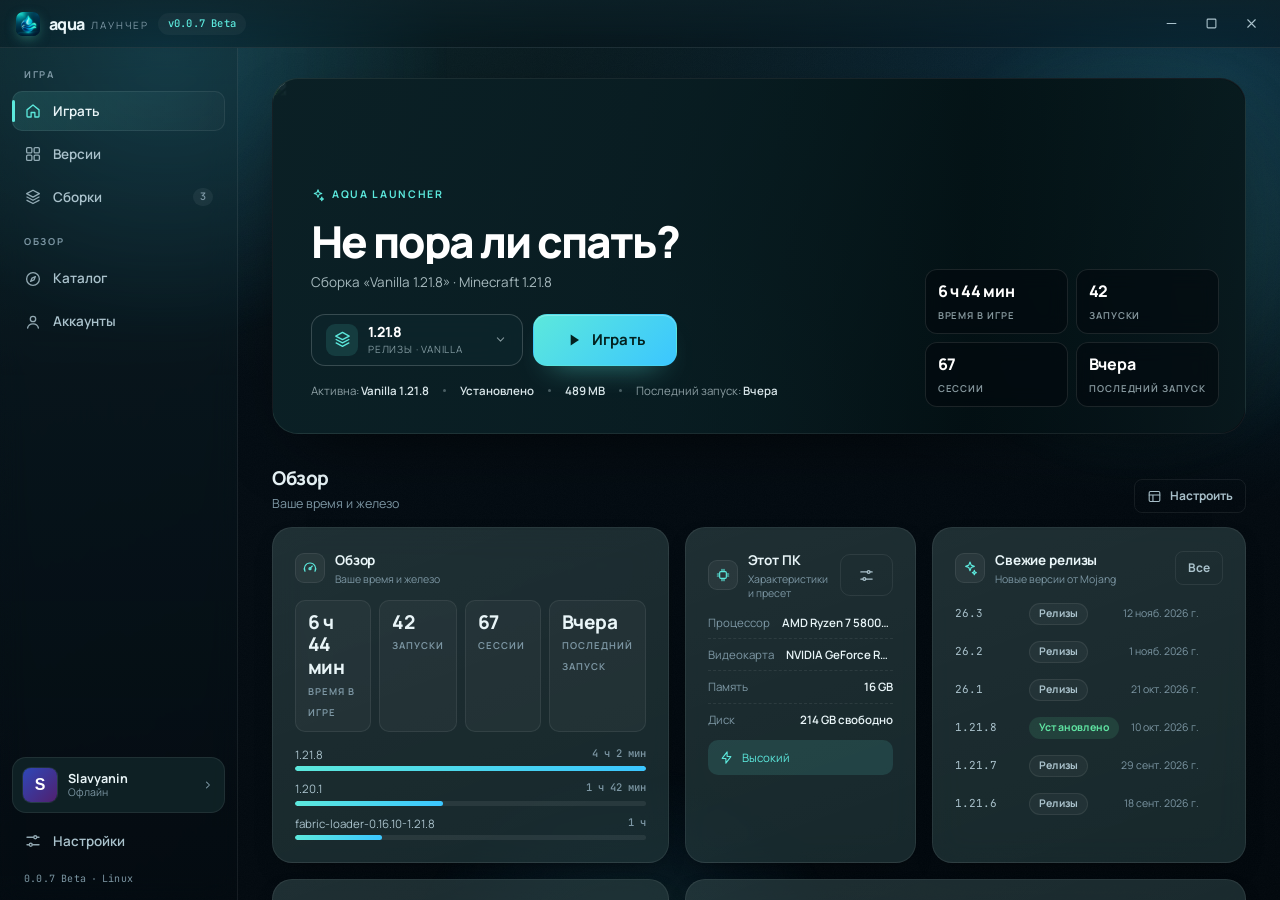
==== ui/index.html @ 0a41c60b "v0.0.7 Beta: pack workspace, version tree, theme polish, Quilt and bulk mod actions" ====
<!doctype html>
<html lang="ru" data-theme="dark" data-accent="aqua" data-radius="soft" data-density="normal" data-font="manrope" data-side="left" data-rail="full" data-motion="on" data-bg="ocean">
<head>
  <meta charset="utf-8">
  <meta name="viewport" content="width=device-width, initial-scale=1">
  <meta name="color-scheme" content="dark light">
  <title>Aqua Launcher</title>
  <link rel="stylesheet" href="assets/fonts.css">
  <link rel="stylesheet" href="styles.css">
</head>
<body class="is-booting">
  <svg class="sprite" aria-hidden="true" xmlns="http://www.w3.org/2000/svg">
    <symbol id="i-home" viewBox="0 0 24 24"><path d="M4 10.5 12 4l8 6.5V19a1 1 0 0 1-1 1h-4.5v-6h-5v6H5a1 1 0 0 1-1-1Z"/></symbol>
    <symbol id="i-library" viewBox="0 0 24 24"><rect x="3.5" y="3.5" width="7" height="7" rx="1.6"/><rect x="13.5" y="3.5" width="7" height="7" rx="1.6"/><rect x="3.5" y="13.5" width="7" height="7" rx="1.6"/><rect x="13.5" y="13.5" width="7" height="7" rx="1.6"/></symbol>
    <symbol id="i-compass" viewBox="0 0 24 24"><circle cx="12" cy="12" r="8.5"/><path d="m15.2 8.8-1.9 4.5-4.5 1.9 1.9-4.5Z"/></symbol>
    <symbol id="i-layers" viewBox="0 0 24 24"><path d="m12 3 8.5 4.6L12 12.2 3.5 7.6Z"/><path d="m4 12 8 4.3 8-4.3"/><path d="m4 16.4 8 4.3 8-4.3"/></symbol>
    <symbol id="i-user" viewBox="0 0 24 24"><circle cx="12" cy="8" r="3.6"/><path d="M4.8 20c.7-3.6 3.6-5.6 7.2-5.6s6.5 2 7.2 5.6"/></symbol>
    <symbol id="i-settings" viewBox="0 0 24 24"><path d="M4 7h9M17 7h3M4 17h3M11 17h9"/><circle cx="15" cy="7" r="2"/><circle cx="9" cy="17" r="2"/></symbol>
    <symbol id="i-play" viewBox="0 0 24 24"><path d="M8 5.5v13l10-6.5Z" fill="currentColor" stroke="none"/></symbol>
    <symbol id="i-stop" viewBox="0 0 24 24"><rect x="7" y="7" width="10" height="10" rx="1.6" fill="currentColor" stroke="none"/></symbol>
    <symbol id="i-download" viewBox="0 0 24 24"><path d="M12 4v10m0 0 3.5-3.5M12 14 8.5 10.5"/><path d="M4.5 16.5v2A1.5 1.5 0 0 0 6 20h12a1.5 1.5 0 0 0 1.5-1.5v-2"/></symbol>
    <symbol id="i-trash" viewBox="0 0 24 24"><path d="M4.5 6.5h15M9 6.5V4.8A.8.8 0 0 1 9.8 4h4.4a.8.8 0 0 1 .8.8v1.7M6.5 6.5l.8 12a1.5 1.5 0 0 0 1.5 1.4h6.4a1.5 1.5 0 0 0 1.5-1.4l.8-12"/></symbol>
    <symbol id="i-plus" viewBox="0 0 24 24"><path d="M12 5v14M5 12h14"/></symbol>
    <symbol id="i-refresh" viewBox="0 0 24 24"><path d="M20 11a8 8 0 1 0-2.3 6.1"/><path d="M20 5v6h-6"/></symbol>
    <symbol id="i-search" viewBox="0 0 24 24"><circle cx="11" cy="11" r="6.5"/><path d="m16 16 4 4"/></symbol>
    <symbol id="i-chevron" viewBox="0 0 24 24"><path d="m7 9.5 5 5 5-5"/></symbol>
    <symbol id="i-arrow" viewBox="0 0 24 24"><path d="M5 12h14m0 0-5.5-5.5M19 12l-5.5 5.5"/></symbol>
    <symbol id="i-check" viewBox="0 0 24 24"><path d="m5 12.5 4.5 4.5L19 7.5"/></symbol>
    <symbol id="i-alert" viewBox="0 0 24 24"><path d="M12 4 3.5 19h17Z"/><path d="M12 9.5v4.2M12 16.7v.1"/></symbol>
    <symbol id="i-close" viewBox="0 0 24 24"><path d="m6 6 12 12M18 6 6 18"/></symbol>
    <symbol id="i-minus" viewBox="0 0 24 24"><path d="M5 12h14"/></symbol>
    <symbol id="i-square" viewBox="0 0 24 24"><rect x="5" y="5" width="14" height="14" rx="1.5"/></symbol>
    <symbol id="i-external" viewBox="0 0 24 24"><path d="M14 4h6v6M20 4l-9 9"/><path d="M18 13v5.5a1.5 1.5 0 0 1-1.5 1.5h-11A1.5 1.5 0 0 1 4 18.5v-11A1.5 1.5 0 0 1 5.5 6H11"/></symbol>
    <symbol id="i-folder" viewBox="0 0 24 24"><path d="M3.5 7.2A1.7 1.7 0 0 1 5.2 5.5h4l2 2.2h7.6a1.7 1.7 0 0 1 1.7 1.7v9.4a1.7 1.7 0 0 1-1.7 1.7H5.2a1.7 1.7 0 0 1-1.7-1.7Z"/></symbol>
    <symbol id="i-cpu" viewBox="0 0 24 24"><rect x="7" y="7" width="10" height="10" rx="1.6"/><path d="M10.5 3.5v3M13.5 3.5v3M10.5 17.5v3M13.5 17.5v3M3.5 10.5h3M3.5 13.5h3M17.5 10.5h3M17.5 13.5h3"/></symbol>
    <symbol id="i-terminal" viewBox="0 0 24 24"><rect x="3.5" y="4.5" width="17" height="15" rx="2"/><path d="m7.5 9 3 3-3 3M13 15h3.5"/></symbol>
    <symbol id="i-copy" viewBox="0 0 24 24"><rect x="8.5" y="8.5" width="11" height="11" rx="1.8"/><path d="M15.5 8.5v-2a2 2 0 0 0-2-2h-7a2 2 0 0 0-2 2v7a2 2 0 0 0 2 2h2"/></symbol>
    <symbol id="i-monitor" viewBox="0 0 24 24"><rect x="3.5" y="4.5" width="17" height="11.5" rx="1.8"/><path d="M9 20h6M12 16v4"/></symbol>
    <symbol id="i-gamepad" viewBox="0 0 24 24"><path d="M7.2 7h9.6a4.7 4.7 0 0 1 4.6 5.6l-.8 3.8a2.5 2.5 0 0 1-4.3 1.2L14.8 16H9.2l-1.5 1.6a2.5 2.5 0 0 1-4.3-1.2l-.8-3.8A4.7 4.7 0 0 1 7.2 7Z"/><path d="M8.5 10.5v3M7 12h3M15.5 11h.1M17.5 13h.1"/></symbol>
    <symbol id="i-globe" viewBox="0 0 24 24"><circle cx="12" cy="12" r="8.5"/><path d="M3.5 12h17M12 3.5c2.4 2.4 3.6 5.3 3.6 8.5S14.4 18.1 12 20.5c-2.4-2.4-3.6-5.3-3.6-8.5S9.6 5.9 12 3.5Z"/></symbol>
    <symbol id="i-palette" viewBox="0 0 24 24"><path d="M12 3.5a8.5 8.5 0 0 0 0 17c1.6 0 2.2-1 2.2-2 0-1.3-1.3-1.8-1.3-3 0-1 .8-1.8 1.9-1.8h1.6a3.6 3.6 0 0 0 3.6-3.6c0-3.7-3.6-6.6-8-6.6Z"/><path d="M7.5 10h.1M10 6.8h.1M14.5 7h.1M16.8 10.2h.1"/></symbol>
    <symbol id="i-layout" viewBox="0 0 24 24"><rect x="3.5" y="4" width="17" height="16" rx="2"/><path d="M3.5 9.5h17M9.5 9.5V20"/></symbol>
    <symbol id="i-drive" viewBox="0 0 24 24"><rect x="3.5" y="5" width="17" height="14" rx="2"/><path d="M3.5 13h17M7 16.2h.1M10 16.2h.1"/></symbol>
    <symbol id="i-sparkles" viewBox="0 0 24 24"><path d="m12 3 1.8 4.7L18.5 9.5l-4.7 1.8L12 16l-1.8-4.7L5.5 9.5l4.7-1.8Z"/><path d="M18.5 15.5 19.4 18l2.1.9-2.1.9-.9 2.2-.9-2.2-2.1-.9 2.1-.9Z"/></symbol>
    <symbol id="i-clock" viewBox="0 0 24 24"><circle cx="12" cy="12" r="8.5"/><path d="M12 7.5V12l3 2"/></symbol>
    <symbol id="i-zap" viewBox="0 0 24 24"><path d="M13 3 5 13.5h6L11 21l8-10.5h-6Z"/></symbol>
    <symbol id="i-star" viewBox="0 0 24 24"><path d="m12 4 2.4 5 5.6.8-4 3.9 1 5.5-5-2.7-5 2.7 1-5.5-4-3.9 5.6-.8Z"/></symbol>
    <symbol id="i-shield" viewBox="0 0 24 24"><path d="M12 3.5 19 6v6c0 4-2.9 6.9-7 8.5-4.1-1.6-7-4.5-7-8.5V6Z"/><path d="m9 12 2 2 4-4"/></symbol>
    <symbol id="i-gauge" viewBox="0 0 24 24"><path d="M4.5 17a8.5 8.5 0 1 1 15 0"/><path d="M12 12.5 15.5 9"/><circle cx="12" cy="13" r="1.6"/></symbol>
    <symbol id="i-edit" viewBox="0 0 24 24"><path d="M15.5 5.2 18.8 8.5M4 20l1-5L16.4 3.6a1.8 1.8 0 0 1 2.5 0l1.5 1.5a1.8 1.8 0 0 1 0 2.5L9 19Z"/></symbol>
    <symbol id="i-grip" viewBox="0 0 24 24"><path d="M9 6h.1M15 6h.1M9 12h.1M15 12h.1M9 18h.1M15 18h.1" stroke-width="2.4"/></symbol>
    <symbol id="i-sun" viewBox="0 0 24 24"><circle cx="12" cy="12" r="4.2"/><path d="M12 2.5v2M12 19.5v2M2.5 12h2M19.5 12h2M5.3 5.3l1.4 1.4M17.3 17.3l1.4 1.4M18.7 5.3l-1.4 1.4M6.7 17.3l-1.4 1.4"/></symbol>
    <symbol id="i-moon" viewBox="0 0 24 24"><path d="M20 14.2A8.2 8.2 0 0 1 9.8 4a8.4 8.4 0 1 0 10.2 10.2Z"/></symbol>
  </svg>

  <div class="backdrop" aria-hidden="true">
    <div class="aurora aurora-1"></div>
    <div class="aurora aurora-2"></div>
    <div class="aurora aurora-3"></div>
    <div class="grain"></div>
  </div>

  <div class="boot" id="boot-screen" role="status" aria-live="polite">
    <div class="boot-mark"><img src="assets/logo-64.png" alt=""></div>
    <b>aqua</b>
    <div class="boot-bar"><i></i></div>
    <small data-i18n="boot.loading">Запускаем лаунчер</small>
  </div>

  <div class="app" id="app">
    <header class="titlebar" data-tauri-drag-region>
      <div class="brand" data-tauri-drag-region>
        <img class="brand-mark" src="assets/logo-64.png" alt="" />
        <span class="brand-word" data-edit-key="brand.word">aqua</span>
        <span class="brand-tag" data-i18n="brand.tag">launcher</span>
        <span class="chip chip-soft chip-mono" id="version-chip">v0.0.7 Beta</span>
      </div>
      <div class="window-controls" id="window-controls">
        <button class="win-btn" id="win-min" data-i18n-title="window.minimize" aria-label="Minimize"><svg class="ico"><use href="#i-minus"></use></svg></button>
        <button class="win-btn" id="win-max" data-i18n-title="window.maximize" aria-label="Maximize"><svg class="ico"><use href="#i-square"></use></svg></button>
        <button class="win-btn win-close" id="win-close" data-i18n-title="window.close" aria-label="Close"><svg class="ico"><use href="#i-close"></use></svg></button>
      </div>
    </header>

    <div class="shell">
      <aside class="rail" id="rail">
        <nav class="rail-nav" id="rail-nav"></nav>
        <div class="rail-foot">
          <button class="account-card" id="account-card">
            <img class="avatar" id="account-avatar" alt="" width="36" height="36">
            <span class="account-meta">
              <b id="account-name">—</b>
              <small id="account-kind" data-i18n="accounts.offlineKind">Локальный</small>
            </span>
            <svg class="ico account-chevron"><use href="#i-chevron"></use></svg>
          </button>
          <button class="nav-item" data-nav="settings" id="nav-settings">
            <svg class="ico"><use href="#i-settings"></use></svg>
            <span data-i18n="nav.settings">Настройки</span>
          </button>
          <div class="rail-version">
            <span id="rail-version">0.0.7 Beta</span><span class="dot"></span><span id="rail-platform">Windows</span>
          </div>
        </div>
      </aside>

      <main class="view" id="view">
        <div class="update-banner" id="update-banner" hidden>
          <span class="update-dot"></span>
          <div class="update-text"><b data-i18n="update.title">Доступно обновление</b><span id="update-version">0.0.7 Beta</span><em id="update-detail"></em></div>
          <button class="btn btn-quiet btn-sm" id="update-notes" data-i18n="update.notes">Что нового</button>
          <button class="btn btn-soft btn-sm" id="update-open"><svg class="ico"><use href="#i-download"></use></svg><span id="update-label" data-i18n="update.download">Скачать</span></button>
          <button class="win-btn" id="update-hide" aria-label="Hide"><svg class="ico"><use href="#i-close"></use></svg></button>
        </div>
        <section class="page" id="page-home" data-page="home">
          <div class="hero" id="hero">
            <div class="hero-media"><img id="hero-img" alt=""></div>
            <div class="hero-scrim"></div>
            <div class="hero-content">
              <span class="eyebrow"><svg class="ico"><use href="#i-sparkles"></use></svg><span data-i18n="home.eyebrow">Центр управления</span></span>
              <h1 data-i18n="home.title" data-edit-key="home.title">Мир ждёт тебя.</h1>
              <p class="hero-sub" data-i18n="home.sub" data-edit-key="home.sub">Один клик отделяет тебя от нового приключения.</p>
              <div class="hero-controls">
                <div class="select-wrap">
                  <button class="select" id="version-trigger" aria-haspopup="listbox">
                    <span class="select-badge"><svg class="ico"><use href="#i-layers"></use></svg></span>
                    <span class="select-text"><b id="version-current">1.21.8</b><small id="version-current-kind">Release</small></span>
                    <svg class="ico select-chevron"><use href="#i-chevron"></use></svg>
                  </button>
                  <div class="menu" id="version-menu" hidden></div>
                </div>
                <button class="btn btn-primary btn-play" id="play-btn">
                  <svg class="ico" id="play-icon"><use href="#i-play"></use></svg>
                  <span id="play-label" data-i18n="common.play">Играть</span>
                </button>
                <button class="btn btn-soft" id="fabric-btn" data-i18n-title="home.fabric">
                  <svg class="ico"><use href="#i-sparkles"></use></svg><span data-i18n="home.fabric">Fabric</span>
                </button>
              </div>
              <div class="hero-meta" id="hero-meta"></div>
            </div>
            <div class="hero-stats" id="hero-stats"></div>
          </div>

          <div class="section-head">
            <div><h2 data-i18n="widget.stats">Обзор</h2><p data-i18n="widget.statsSub">Твоя статистика и железо</p></div>
            <button class="btn btn-quiet btn-sm" id="customize-btn"><svg class="ico"><use href="#i-layout"></use></svg><span data-i18n="widget.customize">Настроить</span></button>
          </div>
          <div class="widgets" id="widgets"></div>
        </section>

        <section class="page" id="page-library" data-page="library" hidden>
          <header class="page-head">
            <div>
              <span class="eyebrow"><svg class="ico"><use href="#i-library"></use></svg><span data-i18n="nav.library">Библиотека</span></span>
              <h1 data-i18n="library.title" data-edit-key="library.title">Все версии Minecraft</h1>
              <p data-i18n="library.sub">От первых альф до последних снапшотов — установка в один клик.</p>
            </div>
            <button class="btn btn-soft" id="library-refresh"><svg class="ico"><use href="#i-refresh"></use></svg><span data-i18n="common.refresh">Обновить</span></button>
          </header>
          <div class="toolbar">
            <label class="input search">
              <svg class="ico"><use href="#i-search"></use></svg>
              <input id="library-search" type="search" data-i18n-ph="library.search" placeholder="Поиск версии…" autocomplete="off">
            </label>
            <div class="segmented" id="library-filter">
              <button class="seg" data-filter="release" data-i18n="library.release">Релизы</button>
              <button class="seg" data-filter="snapshot" data-i18n="library.snapshot">Снапшоты</button>
              <button class="seg" data-filter="old" data-i18n="library.old">Старые</button>
              <button class="seg is-on" data-filter="all" data-i18n="library.all">Все</button>
            </div>
            <div class="spacer"></div>
            <label class="select-inline">
              <span class="sr-only" data-i18n="library.sort.new">Сортировка</span>
              <select id="library-sort">
                <option value="new" data-i18n="library.sort.new">Сначала новые</option>
                <option value="old" data-i18n="library.sort.old">Сначала старые</option>
                <option value="name" data-i18n="library.sort.name">По названию</option>
              </select>
              <svg class="ico"><use href="#i-chevron"></use></svg>
            </label>
          </div>
          <div class="grid version-grid" id="version-grid"></div>
          <div class="empty" id="library-empty" hidden>
            <svg class="ico"><use href="#i-search"></use></svg>
            <h3 data-i18n="library.empty">Ничего не найдено</h3>
            <p data-i18n="library.emptySub">Попробуй другой запрос или фильтр.</p>
          </div>
          <div class="center-row"><button class="btn btn-soft" id="library-more" data-i18n="library.more" hidden>Показать ещё</button></div>
        </section>

        <section class="page" id="page-discover" data-page="discover" hidden>
          <header class="page-head">
            <div>
              <span class="eyebrow"><svg class="ico"><use href="#i-compass"></use></svg><span data-i18n="nav.discover">Каталог</span></span>
              <h1 data-i18n="discover.title" data-edit-key="discover.title">Моды и сборки</h1>
              <p id="discover-sub" data-i18n="discover.sub">Проверенные проекты с Modrinth — с зависимостями и проверкой безопасности.</p>
            </div>
            <button class="btn btn-soft" id="discover-refresh"><svg class="ico"><use href="#i-refresh"></use></svg><span data-i18n="common.refresh">Обновить</span></button>
          </header>
          <div class="tabs" id="discover-tabs">
            <button class="tab is-on" data-kind="modpack" data-i18n="discover.modpacks">Сборки</button>
            <button class="tab" data-kind="mod" data-i18n="discover.mods">Моды</button>
            <button class="tab" data-kind="resourcepack" data-i18n="discover.resourcepacks">Ресурспаки</button>
            <button class="tab" data-kind="shader" data-i18n="discover.shaders">Шейдеры</button>
          </div>
          <div class="catalog-bar">
            <label class="input search catalog-search">
              <svg class="ico"><use href="#i-search"></use></svg>
              <input id="discover-search" type="search" data-i18n-ph="discover.search" placeholder="Найти проект…" autocomplete="off">
            </label>
            <label class="select-inline catalog-sort" id="discover-sort-wrap">
              <span class="sort-label" data-i18n="catalog.sort">Сортировка</span>
              <select id="discover-sort">
                <option value="featured" data-i18n="catalog.sortFeatured">По популярности</option>
                <option value="downloads" data-i18n="catalog.sortDownloads">По загрузкам</option>
                <option value="updated" data-i18n="catalog.sortUpdated">Обновлённые</option>
                <option value="newest" data-i18n="catalog.sortNewest">Новые</option>
              </select>
              <svg class="ico"><use href="#i-chevron"></use></svg>
            </label>
            <button class="btn btn-soft catalog-filters" id="discover-filters" aria-expanded="false">
              <svg class="ico"><use href="#i-layers"></use></svg>
              <span data-i18n="catalog.filters">Фильтры</span>
              <b class="filter-count" id="discover-filter-count" hidden>0</b>
            </button>
          </div>
          <div class="catalog-panel" id="discover-panel" hidden>
            <div class="catalog-panel-head">
              <b data-i18n="catalog.filters">Фильтры</b>
              <button class="icon-btn" id="discover-panel-close" data-i18n-title="common.close"><svg class="ico"><use href="#i-close"></use></svg></button>
            </div>
            <div class="catalog-filter" id="discover-provider-wrap">
              <span data-i18n="catalog.source">Источник</span>
              <div class="segmented" id="discover-provider">
                <button class="seg is-on" data-provider="modrinth">Modrinth</button>
                <button class="seg" data-provider="curseforge">CurseForge</button>
                <button class="seg" data-provider="both" data-i18n="discover.both">Оба</button>
              </div>
            </div>
            <div class="catalog-filter" id="discover-version-filter">
              <span data-i18n="catalog.version">Версия игры</span>
              <label class="select-inline" id="discover-version-wrap">
                <select id="discover-version"></select>
                <svg class="ico"><use href="#i-chevron"></use></svg>
              </label>
            </div>
            <div class="catalog-filter" id="discover-loader-filter">
              <span data-i18n="catalog.loader">Загрузчик</span>
              <label class="select-inline" id="discover-loader-wrap">
                <select id="discover-loader">
                  <option value="fabric">Fabric</option>
                  <option value="forge">Forge</option>
                  <option value="neoforge">NeoForge</option>
                </select>
                <svg class="ico"><use href="#i-chevron"></use></svg>
              </label>
            </div>
            <div class="catalog-filter" id="discover-profile-filter">
              <span data-i18n="catalog.installTo">Установить в</span>
              <label class="select-inline" id="discover-profile-wrap">
                <select id="discover-profile"></select>
                <svg class="ico"><use href="#i-chevron"></use></svg>
              </label>
            </div>
            <div class="catalog-filter catalog-filter-block" id="discover-cat-filter">
              <span data-i18n="catalog.categories">Категории</span>
              <div class="segmented seg-sm" id="discover-cat-mode">
                <button class="seg is-on" data-cat-mode="include" data-i18n="catalog.include">Включить</button>
                <button class="seg" data-cat-mode="exclude" data-i18n="catalog.exclude">Исключить</button>
              </div>
              <div class="cat-row" id="discover-cats"></div>
            </div>
            <div class="catalog-panel-foot">
              <button class="btn btn-quiet btn-sm" id="discover-reset" data-i18n="catalog.reset">Сбросить</button>
              <button class="btn btn-primary btn-sm" id="discover-panel-apply" data-i18n="common.apply">Применить</button>
            </div>
          </div>
          <div class="active-filters" id="discover-active" hidden></div>
          <div class="results-head" id="discover-meta" hidden>
            <span id="discover-count"></span>
            <span id="discover-source"></span>
          </div>
          <div class="notice" id="fabric-notice" hidden>
            <svg class="ico"><use href="#i-alert"></use></svg>
            <div>
              <b data-i18n="discover.needsLoader">Для модов нужен загрузчик</b>
              <p data-i18n="discover.needsLoaderSub">Установим выбранный загрузчик и создадим отдельный профиль.</p>
            </div>
            <button class="btn btn-primary btn-sm" id="fabric-create" data-i18n="discover.installLoader">Установить загрузчик</button>
          </div>
          <div class="result-list" id="discover-results"></div>
          <div class="empty" id="discover-empty" hidden>
            <svg class="ico"><use href="#i-compass"></use></svg>
            <h3 data-i18n="discover.noResults">Пока ничего нет</h3>
            <p data-i18n="discover.noResultsSub">Измени запрос или версию игры.</p>
          </div>
          <div class="pager" id="discover-pager" hidden>
            <span class="pager-count" id="discover-page-count"></span>
            <div class="pager-pages" id="discover-pages"></div>
            <label class="select-inline pager-size">
              <select id="discover-per">
                <option value="20">20</option>
                <option value="30">30</option>
                <option value="50">50</option>
              </select>
              <svg class="ico"><use href="#i-chevron"></use></svg>
            </label>
          </div>
          <div class="section-head"><div class="head-inline"><h2 data-i18n="discover.installed">Установлено</h2></div>
            <button class="btn btn-quiet btn-sm" id="mods-repair"><svg class="ico"><use href="#i-shield"></use></svg><span data-i18n="discover.repair">Починить</span></button>
          </div>
          <label class="input search mods-search">
            <svg class="ico"><use href="#i-search"></use></svg>
            <input id="mods-search" type="search" data-i18n-ph="mods.searchInstalled" placeholder="Поиск по установленным…" autocomplete="off">
          </label>
          <div class="mod-list" id="mods-list"></div>
        </section>

        <section class="page" id="page-instances" data-page="instances" hidden>
          <header class="page-head">
            <div>
              <span class="eyebrow"><svg class="ico"><use href="#i-layers"></use></svg><span data-i18n="nav.instances">Сборки</span></span>
              <h1 data-i18n="instances.title" data-edit-key="instances.title">Мои сборки</h1>
              <p data-i18n="instances.sub">Изолированные миры, моды и настройки для каждого приключения.</p>
            </div>
            <div class="head-actions">
              <button class="btn btn-soft" id="instance-import"><svg class="ico"><use href="#i-download"></use></svg><span data-i18n="instances.import">Импорт</span></button>
              <button class="btn btn-primary" id="instance-create"><svg class="ico"><use href="#i-plus"></use></svg><span data-i18n="instances.create">Создать сборку</span></button>
            </div>
          </header>
          <div class="grid instance-grid" id="instance-grid"></div>
          <div class="empty" id="instances-empty" hidden>
            <svg class="ico"><use href="#i-layers"></use></svg>
            <h3 data-i18n="instances.empty">Пока нет сборок</h3>
            <p data-i18n="instances.emptySub">Создай сборку или установи модпак из каталога.</p>
            <button class="btn btn-primary" id="instances-empty-create" data-i18n="instances.create">Создать сборку</button>
          </div>
        </section>

        <section class="page pack-page" id="page-pack" data-page="pack" hidden>
          <div id="pack-page-body"></div>
        </section>

        <section class="page" id="page-accounts" data-page="accounts" hidden>
          <header class="page-head">
            <div>
              <span class="eyebrow"><svg class="ico"><use href="#i-user"></use></svg><span data-i18n="nav.accounts">Аккаунты</span></span>
              <h1 data-i18n="accounts.title" data-edit-key="accounts.title">Аккаунты</h1>
              <p data-i18n="accounts.sub">Microsoft для онлайна, локальный — для одиночной игры и тестов.</p>
            </div>
          </header>
          <div class="account-layout">
            <div class="account-list" id="account-list"></div>
            <div class="panel account-side">
              <h3 data-i18n="accounts.addOffline">Локальный аккаунт</h3>
              <p class="hint" data-i18n="accounts.nameHint">3–16 символов: буквы, цифры и «_».</p>
              <form id="offline-form" class="stack">
                <label class="input"><input id="offline-name" maxlength="16" placeholder="Steve" autocomplete="off"></label>
                <button class="btn btn-soft" type="submit"><svg class="ico"><use href="#i-plus"></use></svg><span data-i18n="accounts.add">Добавить</span></button>
              </form>
              <div class="hr"></div>
              <h3 data-i18n="accounts.microsoft">Microsoft</h3>
              <p class="hint" data-i18n="accounts.msHint">Вход по коду устройства — пароль вводится только на сайте Microsoft.</p>
              <button class="btn btn-primary" id="ms-login"><svg class="ico"><use href="#i-user"></use></svg><span data-i18n="accounts.signIn">Войти через Microsoft</span></button>
            </div>
          </div>
        </section>

        <section class="page page-settings" id="page-settings" data-page="settings" hidden>
          <header class="page-head settings-head">
            <div>
              <span class="eyebrow"><svg class="ico"><use href="#i-settings"></use></svg><span data-i18n="nav.settings">Настройки</span></span>
              <h1 data-i18n="settings.title" data-edit-key="settings.title">Настройки</h1>
              <p data-i18n="settings.sub">Всё меняется сразу — и сохраняется, когда готов.</p>
            </div>
            <div class="settings-actions">
              <span class="dirty" id="save-state" data-i18n="settings.savedState">Сохранено</span>
              <button class="btn btn-primary" id="settings-save"><svg class="ico"><use href="#i-check"></use></svg><span data-i18n="common.save">Сохранить</span></button>
            </div>
          </header>
          <div class="settings-shell">
            <nav class="settings-tabs" id="settings-tabs">
              <button class="settings-tab is-on" data-tab="appearance"><svg class="ico"><use href="#i-palette"></use></svg><span data-i18n="set.appearance">Внешний вид</span></button>
              <button class="settings-tab" data-tab="layout"><svg class="ico"><use href="#i-layout"></use></svg><span data-i18n="set.layout">Раскладка</span></button>
              <button class="settings-tab" data-tab="game"><svg class="ico"><use href="#i-gamepad"></use></svg><span data-i18n="set.game">Игра</span></button>
              <button class="settings-tab" data-tab="performance"><svg class="ico"><use href="#i-gauge"></use></svg><span data-i18n="set.performance">Производительность</span></button>
              <button class="settings-tab" data-tab="java"><svg class="ico"><use href="#i-cpu"></use></svg><span data-i18n="set.java">Java</span></button>
              <button class="settings-tab" data-tab="mods"><svg class="ico"><use href="#i-shield"></use></svg><span data-i18n="set.mods">Моды</span></button>
              <button class="settings-tab" data-tab="advanced"><svg class="ico"><use href="#i-terminal"></use></svg><span data-i18n="set.advanced">Дополнительно</span></button>
            </nav>

            <div class="settings-body">
              <div class="settings-panel is-on" data-panel="appearance">
                <div class="panel">
                  <h2 data-i18n="set.appearance">Внешний вид</h2>
                  <div class="appearance-preview" aria-hidden="true">
                    <div class="ap-bar"><i></i><i></i><i></i><span></span></div>
                    <div class="ap-body">
                      <div class="ap-side"><b></b><span></span><span></span><span></span><span></span></div>
                      <div class="ap-main"><b class="ap-title"></b><span class="ap-line wide"></span><span class="ap-line"></span><div class="ap-cards"><i></i><i></i><i></i></div></div>
                    </div>
                  </div>
                  <div class="field">
                    <div class="field-label"><b data-i18n="set.language">Язык</b><span class="hint" data-i18n="set.languageSub">Интерфейс и форматы дат</span></div>
                    <div class="field-control"><label class="select-inline wide"><select id="language-select"></select><svg class="ico"><use href="#i-chevron"></use></svg></label></div>
                  </div>
                  <div class="field">
                    <div class="field-label"><b data-i18n="set.theme">Тема</b><span class="hint" data-i18n="set.themeSub">Тёмная или светлая основа</span></div>
                    <div class="field-control"><div class="theme-cards" id="theme-choice">
                      <button class="theme-card-opt" data-theme-choice="system"><span class="tc-preview tc-system"></span><span data-i18n="set.theme.system">Система</span></button>
                      <button class="theme-card-opt" data-theme-choice="light"><span class="tc-preview tc-light"></span><span data-i18n="set.theme.light">Светлая</span></button>
                      <button class="theme-card-opt is-on" data-theme-choice="dark"><span class="tc-preview tc-dark"></span><span data-i18n="set.theme.dark">Тёмная</span></button>
                      <button class="theme-card-opt" data-theme-choice="oled"><span class="tc-preview tc-oled"></span><span data-i18n="set.theme.oled">OLED</span></button>
                    </div></div>
                  </div>
                  <div class="field">
                    <div class="field-label"><b data-i18n="set.accent">Акцент</b><span class="hint" data-i18n="set.accentSub">Цвет кнопок и подсветки</span></div>
                    <div class="field-control"><div class="swatches" id="accent-choice">
                      <button class="swatch is-on" data-accent="aqua" style="--sw:#5ce8dc;--sw2:#3bc6ff" title="Aqua"></button>
                      <button class="swatch" data-accent="mint" style="--sw:#79f2b6;--sw2:#2fd6a2" title="Mint"></button>
                      <button class="swatch" data-accent="azure" style="--sw:#71b7ff;--sw2:#4d7dff" title="Azure"></button>
                      <button class="swatch" data-accent="violet" style="--sw:#b79bff;--sw2:#7d6bff" title="Violet"></button>
                      <button class="swatch" data-accent="rose" style="--sw:#ff9db5;--sw2:#ff6f91" title="Rose"></button>
                      <button class="swatch" data-accent="amber" style="--sw:#ffd27a;--sw2:#ffab4d" title="Amber"></button>
                      <button class="swatch" data-accent="lime" style="--sw:#c8f57b;--sw2:#8ee15b" title="Lime"></button>
                      <button class="swatch" data-accent="ice" style="--sw:#bfe9ff;--sw2:#7cc9f0" title="Ice"></button>
                      <button class="swatch" data-accent="crimson" style="--sw:#ff8a9a;--sw2:#ff4d6d" title="Crimson"></button>
                      <button class="swatch" data-accent="sky" style="--sw:#8fd6ff;--sw2:#4aa8ff" title="Sky"></button>
                      <button class="swatch" data-accent="sand" style="--sw:#ffe0a3;--sw2:#e8b96a" title="Sand"></button>
                      <button class="swatch" data-accent="plum" style="--sw:#d8a5ff;--sw2:#a86bff" title="Plum"></button>
                      <label class="swatch swatch-custom" data-accent="custom" title="Custom color">
                        <input type="color" id="accent-custom" value="#5ce8dc" aria-label="Custom accent color">
                      </label>
                    </div></div>
                  </div>
                  <div class="field">
                    <div class="field-label"><b data-i18n="set.radius">Скругления</b></div>
                    <div class="field-control"><div class="segmented" id="radius-choice">
                      <button class="seg" data-radius-choice="sharp" data-i18n="set.radius.sharp">Острые</button>
                      <button class="seg is-on" data-radius-choice="soft" data-i18n="set.radius.soft">Мягкие</button>
                      <button class="seg" data-radius-choice="round" data-i18n="set.radius.round">Круглые</button>
                    </div></div>
                  </div>
                  <div class="field">
                    <div class="field-label"><b data-i18n="set.density">Плотность</b></div>
                    <div class="field-control"><div class="segmented" id="density-choice">
                      <button class="seg" data-density-choice="compact" data-i18n="set.density.compact">Компактно</button>
                      <button class="seg is-on" data-density-choice="normal" data-i18n="set.density.normal">Обычно</button>
                      <button class="seg" data-density-choice="wide" data-i18n="set.density.wide">Просторно</button>
                    </div></div>
                  </div>
                  <div class="field">
                    <div class="field-label"><b data-i18n="set.scale">Масштаб</b><span class="hint" id="scale-value">100%</span></div>
                    <div class="field-control"><input class="range" id="scale-range" type="range" min="85" max="115" step="5" value="100"></div>
                  </div>
                  <div class="field">
                    <div class="field-label"><b data-i18n="set.themes">Готовые темы</b><span class="hint" data-i18n="set.themesSub">Меняют фон и акцент одним кликом</span></div>
                    <div class="field-control"><div class="theme-grid" id="theme-presets"></div></div>
                  </div>
                  <div class="field">
                    <div class="field-label"><b data-i18n="set.background">Фон</b><span class="hint" data-i18n="set.backgroundSub">Атмосфера лаунчера</span></div>
                    <div class="field-control"><div class="segmented" id="bg-choice">
                      <button class="seg is-on" data-bg-choice="ocean" data-i18n="set.bg.ocean">Океан</button>
                      <button class="seg" data-bg-choice="aurora" data-i18n="set.bg.aurora">Аврора</button>
                      <button class="seg" data-bg-choice="nebula" data-i18n="set.bg.nebula">Небула</button>
                      <button class="seg" data-bg-choice="plain" data-i18n="set.bg.plain">Минимал</button>
                      <button class="seg" data-bg-choice="custom" data-i18n="set.bg.custom">Свой</button>
                    </div>
                    <label class="bg-custom-pick" title="Custom color"><input type="color" id="bg-custom" value="#071420"></label>
                    </div>
                  </div>
                  <div class="field">
                    <div class="field-label"><b data-i18n="set.wallpaper">Обои</b><span class="hint" data-i18n="set.wallpaperSub">Своё изображение или готовый стиль</span></div>
                    <div class="field-control"><div class="segmented" id="wall-choice">
                      <button class="seg is-on" data-wall="deep" data-i18n="set.wall.deep">Глубина</button>
                      <button class="seg" data-wall="reef" data-i18n="set.wall.reef">Риф</button>
                      <button class="seg" data-wall="dawn" data-i18n="set.wall.dawn">Рассвет</button>
                      <button class="seg" data-wall="mist" data-i18n="set.wall.mist">Туман</button>
                    </div></div>
                  </div>
                  <div class="field">
                    <div class="field-label"><b data-i18n="set.customImage">Свои обои</b><span class="hint" id="wall-path">—</span></div>
                    <div class="field-control wall-controls">
                      <div class="wall-preview" id="wall-preview" hidden><img id="wall-preview-img" alt=""></div>
                      <button class="btn btn-soft btn-sm" id="wall-pick"><svg class="ico"><use href="#i-folder"></use></svg><span data-i18n="set.wall.pick">Выбрать файл</span></button>
                      <button class="btn btn-quiet btn-sm" id="wall-clear" hidden><svg class="ico"><use href="#i-trash"></use></svg><span data-i18n="set.wall.clear">Убрать</span></button>
                    </div>
                  </div>
                  <div class="field">
                    <div class="field-label"><b data-i18n="set.blur">Размытие обоев</b><span class="hint" id="wall-blur-value">18</span></div>
                    <div class="field-control"><input class="range" id="wall-blur" type="range" min="0" max="40" step="2" value="18"></div>
                  </div>
                  <div class="field">
                    <div class="field-label"><b data-i18n="set.dim">Затемнение</b><span class="hint" id="wall-dim-value">45%</span></div>
                    <div class="field-control"><input class="range" id="wall-dim" type="range" min="0" max="90" step="5" value="45"></div>
                  </div>
                  <div class="field">
                    <div class="field-label"><b data-i18n="set.glass">Стекло</b><span class="hint" id="glass-value">62%</span></div>
                    <div class="field-control"><input class="range" id="glass-range" type="range" min="0" max="100" step="2" value="62"></div>
                  </div>
                  <div class="field">
                    <div class="field-label"><b data-i18n="set.motion">Анимации</b><span class="hint" data-i18n="set.motionSub">Плавные переходы интерфейса</span></div>
                    <div class="field-control"><button class="switch is-on" id="motion-switch" role="switch"><i></i></button></div>
                  </div>
                </div>
              </div>

              <div class="settings-panel" data-panel="layout">
                <div class="panel">
                  <h2 data-i18n="set.layout">Раскладка</h2>
                  <div class="field">
                    <div class="field-label"><b data-i18n="set.side">Боковая панель</b></div>
                    <div class="field-control"><div class="segmented" id="side-choice">
                      <button class="seg is-on" data-side-choice="left" data-i18n="set.side.left">Слева</button>
                      <button class="seg" data-side-choice="right" data-i18n="set.side.right">Справа</button>
                    </div></div>
                  </div>
                  <div class="field">
                    <div class="field-label"><b data-i18n="set.rail">Режим панели</b></div>
                    <div class="field-control"><div class="segmented" id="rail-choice">
                      <button class="seg is-on" data-rail-choice="full" data-i18n="set.rail.full">С подписями</button>
                      <button class="seg" data-rail-choice="icons" data-i18n="set.rail.icons">Только иконки</button>
                    </div></div>
                  </div>
                  <div class="field">
                    <div class="field-label"><b data-i18n="set.playPos">Кнопка «Играть»</b></div>
                    <div class="field-control"><div class="segmented" id="play-pos-choice">
                      <button class="seg is-on" data-play-pos="left" data-i18n="set.pos.left">Слева</button>
                      <button class="seg" data-play-pos="center" data-i18n="set.pos.center">По центру</button>
                      <button class="seg" data-play-pos="right" data-i18n="set.pos.right">Справа</button>
                    </div></div>
                  </div>
                  <div class="field">
                    <div class="field-label"><b data-i18n="edit.mode">Режим редактирования</b><span class="hint" data-i18n="edit.modeSub">Двигай виджеты, меняй названия и порядок</span></div>
                    <div class="field-control"><button class="btn btn-soft btn-sm" id="edit-mode-btn"><svg class="ico"><use href="#i-layout"></use></svg><span data-i18n="edit.enable">Включить</span></button></div>
                  </div>
                  <div class="hr"></div>
                  <div class="field-stack">
                    <div class="field-label"><b data-i18n="set.navOrder">Пункты меню</b><span class="hint" data-i18n="set.navOrderSub">Стрелками меняй порядок, глазом — видимость</span></div>
                    <div class="order-list" id="nav-order"></div>
                  </div>
                  <div class="field-stack">
                    <div class="field-label"><b data-i18n="set.widgetOrder">Виджеты главной</b><span class="hint" data-i18n="set.widgetOrderSub">Собери дашборд под себя</span></div>
                    <div class="order-list" id="widget-order"></div>
                  </div>
                  <div class="field">
                    <div class="field-label"><b data-i18n="set.layoutReset">Сброс раскладки</b><span class="hint" data-i18n="set.layoutHint">Вернуть стандартный вид</span></div>
                    <div class="field-control"><button class="btn btn-quiet btn-sm" id="layout-reset"><svg class="ico"><use href="#i-refresh"></use></svg><span data-i18n="common.reset">Сбросить</span></button></div>
                  </div>
                </div>
              </div>

              <div class="settings-panel" data-panel="game">
                <div class="panel">
                  <h2 data-i18n="set.game">Игра</h2>
                  <div class="field">
                    <div class="field-label"><b data-i18n="set.gameDir">Папка игры</b><span class="hint" id="game-dir">—</span></div>
                    <div class="field-control"><button class="btn btn-soft btn-sm" id="open-game-dir"><svg class="ico"><use href="#i-folder"></use></svg><span data-i18n="common.open">Открыть</span></button></div>
                  </div>
                  <div class="field">
                    <div class="field-label"><b data-i18n="set.resolution">Разрешение</b><span class="hint" data-i18n="set.resolutionSub">Окно игры</span></div>
                    <div class="field-control"><div class="res-inputs"><input class="input sm" id="res-width" type="number" min="640" max="7680" value="925"><span>×</span><input class="input sm" id="res-height" type="number" min="480" max="4320" value="530"></div></div>
                  </div>
                  <div class="field">
                    <div class="field-label"><b data-i18n="set.fullscreen">Полный экран</b></div>
                    <div class="field-control"><button class="switch" id="fullscreen-switch" role="switch"><i></i></button></div>
                  </div>
                  <div class="field">
                    <div class="field-label"><b data-i18n="set.closeOnLaunch">Скрывать лаунчер</b><span class="hint" data-i18n="set.closeOnLaunchSub">После запуска игры</span></div>
                    <div class="field-control"><button class="switch" id="close-switch" role="switch"><i></i></button></div>
                  </div>
                  <div class="field">
                    <div class="field-label"><b data-i18n="set.gameDefaults">Настройки игры для всех сборок</b><span class="hint" data-i18n="set.gameDefaultsSub">Язык, FPS и графика по умолчанию — новые сборки наследуют их</span></div>
                    <div class="field-control"><button class="btn btn-soft btn-sm" id="game-defaults-edit"><svg class="ico"><use href="#i-settings"></use></svg><span data-i18n="common.open">Открыть</span></button></div>
                  </div>
                  <div class="field">
                    <div class="field-label"><b data-i18n="set.experimental">Экспериментальные версии</b><span class="hint" data-i18n="set.experimentalSub">Снапшоты, беты и альфы. Если выключено — только релизы.</span></div>
                    <div class="field-control"><button class="switch" id="experimental-switch" role="switch"><i></i></button></div>
                  </div>
                  <div class="field">
                    <div class="field-label"><b data-i18n="set.snapshots">Показывать снапшоты</b><span class="hint" data-i18n="set.snapshotsSub">Тестовые версии в списках</span></div>
                    <div class="field-control"><button class="switch is-on" id="snapshots-switch" role="switch"><i></i></button></div>
                  </div>
                  <div class="field">
                    <div class="field-label"><b data-i18n="set.old">Показывать старые версии</b><span class="hint" data-i18n="set.oldSub">Alpha, beta и архивные релизы</span></div>
                    <div class="field-control"><button class="switch is-on" id="old-switch" role="switch"><i></i></button></div>
                  </div>
                </div>
              </div>

              <div class="settings-panel" data-panel="performance">
                <div class="panel">
                  <h2 data-i18n="set.performance">Производительность</h2>
                  <div class="field">
                    <div class="field-label"><b data-i18n="set.memory">Память</b><span class="hint" id="memory-value">4 ГБ</span></div>
                    <div class="field-control"><input class="range" id="memory-range" type="range" min="1024" max="16384" step="512" value="4096"></div>
                  </div>
                  <div class="field">
                    <div class="field-label"><b data-i18n="set.workers">Потоки загрузки</b><span class="hint" id="workers-value">16</span></div>
                    <div class="field-control"><input class="range" id="workers-range" type="range" min="1" max="32" step="1" value="16"></div>
                  </div>
                  <div class="field">
                    <div class="field-label"><b data-i18n="set.flags">Оптимизированные флаги JVM</b><span class="hint" data-i18n="set.flagsSub">G1, Aikar-подобные настройки</span></div>
                    <div class="field-control"><button class="switch is-on" id="flags-switch" role="switch"><i></i></button></div>
                  </div>
                  <div class="field-stack">
                    <div class="field-label"><b data-i18n="set.jvm">Дополнительные аргументы JVM</b><span class="hint" data-i18n="set.jvmSub">Через пробел, применяются после стандартных</span></div>
                    <input class="input mono" id="jvm-args" placeholder="-XX:+UseZGC …" autocomplete="off">
                  </div>
                  <div class="hr"></div>
                  <div class="reco" id="system-reco"></div>
                  <div class="spec-grid" id="system-specs"></div>
                  <div class="shader-grid" id="shader-estimates"></div>
                  <button class="btn btn-soft" id="system-apply"><svg class="ico"><use href="#i-zap"></use></svg><span data-i18n="set.recoApply">Применить рекомендации</span></button>
                </div>
              </div>

              <div class="settings-panel" data-panel="java">
                <div class="panel">
                  <h2 data-i18n="set.java">Java</h2>
                  <div class="field">
                    <div class="field-label"><b data-i18n="set.autoJava">Автоматически</b><span class="hint" data-i18n="set.autoJavaSub">Скачивать Temurin при необходимости</span></div>
                    <div class="field-control"><button class="switch is-on" id="auto-java-switch" role="switch"><i></i></button></div>
                  </div>
                  <div class="field-stack">
                    <div class="field-label"><b data-i18n="set.javaPath">Путь к Java</b><span class="hint" data-i18n="set.javaPathSub">Оставь пустым для автопоиска</span></div>
                    <div class="inline-row">
                      <input class="input mono" id="java-path" placeholder="C:\Program Files\Eclipse Adoptium\…" autocomplete="off">
                      <button class="btn btn-soft btn-sm" id="java-browse" data-i18n="set.javaBrowse">Обзор</button>
                      <button class="btn btn-soft btn-sm" id="java-check" data-i18n="set.javaCheck">Проверить</button>
                    </div>
                    <span class="hint" id="java-result">-</span>
                  </div>
                  <div class="field">
                    <div class="field-label"><b data-i18n="set.javaGraal">GraalVM</b><span class="hint" data-i18n="set.javaGraalSub">Экспериментальная Java для прироста производительности</span></div>
                    <div class="field-control"><button class="btn btn-soft btn-sm" id="java-graal"><svg class="ico"><use href="#i-download"></use></svg><span data-i18n="set.javaGraalInstall">Установить GraalVM</span></button></div>
                  </div>
                </div>
              </div>

              <div class="settings-panel" data-panel="mods">
                <div class="panel">
                  <h2 data-i18n="set.mods">Моды и безопасность</h2>
                  <div class="field">
                    <div class="field-label"><b data-i18n="set.strict">Строгий режим</b><span class="hint" data-i18n="set.strictSub">Блокировать моды с доступом к системе</span></div>
                    <div class="field-control"><button class="switch is-on" id="strict-switch" role="switch"><i></i></button></div>
                  </div>
                  <div class="field">
                    <div class="field-label"><b data-i18n="set.autoRepair">Авто-починка сборок</b><span class="hint" data-i18n="set.autoRepairSub">Перед запуском проверять и докачивать недостающие моды</span></div>
                    <div class="field-control"><button class="switch is-on" id="auto-repair-switch" role="switch"><i></i></button></div>
                  </div>
                  <div class="field">
                    <div class="field-label"><b data-i18n="set.modsHealth">Здоровье сборки</b><span class="hint" id="mods-health">—</span></div>
                    <div class="field-control"><button class="btn btn-soft btn-sm" id="settings-mods-repair"><svg class="ico"><use href="#i-shield"></use></svg><span data-i18n="discover.repair">Починить</span></button></div>
                  </div>
                  <div class="field">
                    <div class="field-label"><b data-i18n="set.connection">Соединение</b><span class="hint" id="connection-state">—</span></div>
                    <div class="field-control"><button class="btn btn-quiet btn-sm" id="connection-check" data-i18n="set.check">Проверить</button></div>
                  </div>
                </div>
              </div>

              <div class="settings-panel" data-panel="advanced">
                <div class="panel">
                  <h2 data-i18n="set.advanced">Дополнительно</h2>
                  <div class="folder-grid">
                    <button class="folder-btn" data-open="game"><svg class="ico"><use href="#i-gamepad"></use></svg><span data-i18n="set.folder.game">Папка игры</span></button>
                    <button class="folder-btn" data-open="mods"><svg class="ico"><use href="#i-shield"></use></svg><span data-i18n="set.folder.mods">Моды</span></button>
                    <button class="folder-btn" data-open="versions"><svg class="ico"><use href="#i-layers"></use></svg><span data-i18n="set.folder.versions">Версии</span></button>
                    <button class="folder-btn" data-open="profiles"><svg class="ico"><use href="#i-library"></use></svg><span data-i18n="set.folder.profiles">Сборки</span></button>
                    <button class="folder-btn" data-open="logs"><svg class="ico"><use href="#i-terminal"></use></svg><span data-i18n="set.folder.logs">Логи</span></button>
                    <button class="folder-btn" data-open="default"><svg class="ico"><use href="#i-drive"></use></svg><span data-i18n="set.folder.data">Данные</span></button>
                  </div>
                  <div class="field">
                    <div class="field-label"><b data-i18n="set.autoUpdate">Автообновление</b><span class="hint" data-i18n="set.autoUpdateSub">Скачивать новые версии лаунчера в фоне</span></div>
                    <div class="field-control"><button class="switch is-on" id="auto-update-switch" role="switch"><i></i></button></div>
                  </div>
                  <div class="field">
                    <div class="field-label"><b data-i18n="update.title">Обновления</b><span class="hint" id="update-state">—</span></div>
                    <div class="field-control"><button class="btn btn-quiet btn-sm" id="update-check"><svg class="ico"><use href="#i-refresh"></use></svg><span data-i18n="update.check">Проверить</span></button></div>
                  </div>
                  <div class="field">
                    <div class="field-label"><b data-i18n="set.discord">Discord Rich Presence</b><span class="hint" data-i18n="set.discordSub">Показывать лаунчер и игру в профиле Discord</span></div>
                    <div class="field-control"><button class="switch" id="discord-switch" role="switch"><i></i></button></div>
                  </div>
                  <div class="field">
                    <div class="field-label"><b data-i18n="set.discordId">Discord Client ID</b><span class="hint" data-i18n="set.discordIdSub">ID приложения из Discord Developer Portal</span></div>
                    <div class="field-control"><label class="input"><input id="discord-client" placeholder="000000000000000000" autocomplete="off"></label></div>
                  </div>
                  <div class="field">
                    <div class="field-label"><b data-i18n="set.factoryReset">Сброс настроек</b><span class="hint" data-i18n="set.factoryResetSub">Вернуть внешний вид и параметры запуска к заводским</span></div>
                    <div class="field-control"><button class="btn btn-danger btn-sm" id="factory-reset"><svg class="ico"><use href="#i-refresh"></use></svg><span data-i18n="common.reset">Сбросить</span></button></div>
                  </div>
                  <div class="field">
                    <div class="field-label"><b data-i18n="set.statsReset">Сбросить статистику</b><span class="hint" data-i18n="set.statsResetSub">Время в игре и запуски</span></div>
                    <div class="field-control"><button class="btn btn-quiet btn-sm" id="stats-reset"><svg class="ico"><use href="#i-trash"></use></svg><span data-i18n="common.reset">Сбросить</span></button></div>
                  </div>
                  <div class="hr"></div>
                  <div class="about-row">
                    <img class="brand-mark" src="assets/logo-64.png" alt="" />
                    <div><b>Aqua Launcher <span id="about-version">0.0.7 Beta</span></b><p data-i18n="set.aboutText">Открытый лаунчер на Rust + Tauri. Без рекламы и слежки.</p></div>
                    <button class="btn btn-soft btn-sm" id="about-github"><svg class="ico"><use href="#i-external"></use></svg><span>GitHub</span></button>
                  </div>
                </div>
              </div>
            </div>
          </div>
        </section>
      </main>
    </div>

    <div class="dirty-bar" id="dirty-bar" hidden role="status">
      <svg class="ico"><use href="#i-alert"></use></svg>
      <div class="dirty-copy">
        <b data-i18n="settings.unsaved">Есть несохранённые настройки</b>
        <span data-i18n="settings.unsavedHint">Сохрани изменения или отмени их, чтобы выйти.</span>
      </div>
      <div class="dirty-actions">
        <button class="btn btn-quiet" id="dirty-discard" data-i18n="settings.discard">Отменить</button>
        <button class="btn btn-primary" id="dirty-save" data-i18n="common.save">Сохранить</button>
      </div>
    </div>

    <div class="download-bar" id="download-bar" hidden>
      <div class="download-icon"><svg class="ico"><use href="#i-download"></use></svg></div>
      <div class="download-body">
        <div class="download-line"><b id="download-stage">Загрузка</b><span id="download-detail">—</span><span id="download-percent">0%</span></div>
        <div class="progress"><i id="download-fill"></i></div>
      </div>
      <button class="win-btn" id="download-hide" aria-label="Hide"><svg class="ico"><use href="#i-close"></use></svg></button>
    </div>

    <div class="toasts" id="toasts" aria-live="polite"></div>
    <div class="modal-root" id="modal-root" hidden></div>
  </div>

  <script type="module" src="app.js"></script>
</body>
</html>
---- ui/assets/fonts.css ----
﻿@font-face {
  font-family: 'JetBrains Mono';
  font-style: normal;
  font-weight: 300 600;
  font-display: swap;
  src: url('fonts/jetbrains-mono-cyrillic.woff2') format('woff2');
  unicode-range: U+0301, U+0400-045F, U+0490-0491, U+04B0-04B1, U+2116;
}

@font-face {
  font-family: 'JetBrains Mono';
  font-style: normal;
  font-weight: 300 600;
  font-display: swap;
  src: url('fonts/jetbrains-mono-latin.woff2') format('woff2');
  unicode-range: U+0000-00FF, U+0131, U+0152-0153, U+02BB-02BC, U+02C6, U+02DA, U+02DC, U+0304, U+0308, U+0329, U+2000-206F, U+20AC, U+2122, U+2191, U+2193, U+2212, U+2215, U+FEFF, U+FFFD;
}

@font-face {
  font-family: 'Manrope';
  font-style: normal;
  font-weight: 200 800;
  font-display: swap;
  src: url('fonts/manrope-cyrillic.woff2') format('woff2');
  unicode-range: U+0301, U+0400-045F, U+0490-0491, U+04B0-04B1, U+2116;
}

@font-face {
  font-family: 'Manrope';
  font-style: normal;
  font-weight: 200 800;
  font-display: swap;
  src: url('fonts/manrope-latin.woff2') format('woff2');
  unicode-range: U+0000-00FF, U+0131, U+0152-0153, U+02BB-02BC, U+02C6, U+02DA, U+02DC, U+0304, U+0308, U+0329, U+2000-206F, U+20AC, U+2122, U+2191, U+2193, U+2212, U+2215, U+FEFF, U+FFFD;
}
---- ui/styles.css ----
/* ============================================================
   Aqua Launcher 3 — visual system
   ============================================================ */

:root{
  --font-sans:'Manrope',-apple-system,BlinkMacSystemFont,'Segoe UI',sans-serif;
  --font-mono:'JetBrains Mono',ui-monospace,SFMono-Regular,Menlo,monospace;
  --bg:#050f17;
  --bg-deep:#02080d;
  --panel:color-mix(in srgb,var(--accent) 9%,rgba(8,13,18,var(--glass)));
  --panel-solid:color-mix(in srgb,var(--accent) 8%,#090f14);
  --panel-2:color-mix(in srgb,var(--accent) 12%,rgba(12,18,24,.58));
  --line:rgba(255,255,255,.075);
  --line-strong:rgba(255,255,255,.14);
  --text:#e9f5f8;
  --text-dim:#aac2cc;
  --muted:#7d97a4;
  --accent:#5ce8dc;
  --accent-2:#3bc6ff;
  --accent-soft:rgba(92,232,220,.13);
  --accent-ink:#03211f;
  --ok:#5fe3a1;
  --warn:#ffc86b;
  --danger:#ff8095;
  --r-sm:10px;
  --r:14px;
  --r-lg:20px;
  --r-xl:26px;
  --gap:16px;
  --pad:22px;
  --row:14px;
  --glass:.62;
  --zoom:1;
  --shadow:0 26px 70px -34px rgba(0,0,0,.85);
  --shadow-sm:0 10px 30px -18px rgba(0,0,0,.8);
  --ease:cubic-bezier(.22,.68,0,1);
  --fast:150ms var(--ease);
  /* --- semantic surfaces (v0.0.5) --- */
  --ink:var(--text);
  --s1:rgba(255,255,255,.04);
  --s2:rgba(255,255,255,.07);
  --s3:rgba(255,255,255,.11);
  --field:rgba(255,255,255,.055);
  --field-focus:rgba(255,255,255,.08);
  --track:rgba(255,255,255,.13);
  --scrim:rgba(2,8,12,.62);
  --glass-bg:#071018;
  --media-veil:rgba(4,15,22,.78);
  --ok-soft:rgba(95,227,161,.12);
  --danger-soft:rgba(255,128,149,.12);
}

html[data-theme="light"]{
  --bg:#eef4f7;
  --bg-deep:#e2ebf0;
  --panel:color-mix(in srgb,var(--accent) 3%,rgba(255,255,255,.8));
  --panel-solid:color-mix(in srgb,var(--accent) 3%,#fbfdfe);
  --panel-2:color-mix(in srgb,var(--accent) 5%,rgba(255,255,255,.66));
  --line:rgba(10,34,44,.1);
  --line-strong:rgba(10,34,44,.2);
  --text:#0a1d25;
  --text-dim:#2f4c57;
  --muted:#58727d;
  --accent:#0fa89b;
  --accent-2:#168fd0;
  --accent-soft:rgba(15,168,155,.12);
  --accent-ink:#f2fffd;
  --warn:#9a6400;
  --shadow:0 26px 60px -34px rgba(12,40,52,.28);
  --shadow-sm:0 10px 24px -16px rgba(12,40,52,.24);
  /* semantic surfaces for light */
  --s1:rgba(12,44,58,.04);
  --s2:rgba(12,44,58,.07);
  --s3:rgba(12,44,58,.11);
  --field:rgba(255,255,255,.82);
  --field-focus:#ffffff;
  --track:rgba(12,44,58,.15);
  --scrim:rgba(9,30,40,.34);
  --glass-bg:#ffffff;
  --ok-soft:rgba(15,140,95,.12);
  --danger-soft:rgba(190,45,75,.1);
}

html[data-accent="mint"]{--accent:#79f2b6;--accent-2:#2fd6a2;--accent-soft:rgba(121,242,182,.13);--accent-ink:#03241a}
html[data-accent="azure"]{--accent:#71b7ff;--accent-2:#4d7dff;--accent-soft:rgba(113,183,255,.14);--accent-ink:#041a33}
html[data-accent="violet"]{--accent:#b79bff;--accent-2:#7d6bff;--accent-soft:rgba(183,155,255,.15);--accent-ink:#160b33}
html[data-accent="rose"]{--accent:#ff9db5;--accent-2:#ff6f91;--accent-soft:rgba(255,157,181,.14);--accent-ink:#330b17}
html[data-accent="amber"]{--accent:#ffd27a;--accent-2:#ffab4d;--accent-soft:rgba(255,210,122,.14);--accent-ink:#2b1a03}
html[data-accent="lime"]{--accent:#c8f57b;--accent-2:#8ee15b;--accent-soft:rgba(200,245,123,.13);--accent-ink:#1a2703}
html[data-accent="ice"]{--accent:#bfe9ff;--accent-2:#7cc9f0;--accent-soft:rgba(191,233,255,.14);--accent-ink:#04202b}
html[data-accent="crimson"]{--accent:#ff8a9a;--accent-2:#ff4d6d;--accent-soft:rgba(255,138,154,.14);--accent-ink:#33070f}
html[data-accent="sky"]{--accent:#8fd6ff;--accent-2:#4aa8ff;--accent-soft:rgba(143,214,255,.14);--accent-ink:#031c33}
html[data-accent="sand"]{--accent:#ffe0a3;--accent-2:#e8b96a;--accent-soft:rgba(255,224,163,.14);--accent-ink:#2b1d05}
html[data-accent="plum"]{--accent:#d8a5ff;--accent-2:#a86bff;--accent-soft:rgba(216,165,255,.15);--accent-ink:#1d0733}

html[data-radius="sharp"]{--r-sm:4px;--r:6px;--r-lg:9px;--r-xl:12px}
html[data-radius="round"]{--r-sm:14px;--r:20px;--r-lg:28px;--r-xl:34px}

html[data-density="compact"]{--gap:11px;--pad:16px;--row:10px}
html[data-density="wide"]{--gap:22px;--pad:30px;--row:19px}

html[data-font="system"]{--font-sans:-apple-system,BlinkMacSystemFont,'Segoe UI',Roboto,Ubuntu,Cantarell,sans-serif}

*,*::before,*::after{box-sizing:border-box}
html,body{height:100%}
body{
  margin:0;
  background:var(--bg);
  color:var(--text);
  font-family:var(--font-sans);
  font-size:14px;
  line-height:1.5;
  -webkit-font-smoothing:antialiased;
  overflow:hidden;
}
button,input,select,textarea{font:inherit;color:inherit}
button{background:none;border:0;cursor:pointer}
a{color:var(--accent);text-decoration:none}
img{display:block;max-width:100%}
h1,h2,h3,h4,p{margin:0}
::selection{background:var(--accent-soft);color:var(--text)}
:focus-visible{outline:2px solid var(--accent);outline-offset:2px}
[hidden]{display:none!important}
.sr-only{position:absolute;width:1px;height:1px;padding:0;margin:-1px;overflow:hidden;clip:rect(0,0,0,0);white-space:nowrap;border:0}
.sprite{position:absolute;width:0;height:0;overflow:hidden}
.ico{width:19px;height:19px;fill:none;stroke:currentColor;stroke-width:1.7;stroke-linecap:round;stroke-linejoin:round;flex:none}

::-webkit-scrollbar{width:10px;height:10px}
::-webkit-scrollbar-track{background:transparent}
::-webkit-scrollbar-thumb{background:rgba(140,170,185,.22);border:3px solid transparent;background-clip:padding-box;border-radius:8px}
::-webkit-scrollbar-thumb:hover{background:rgba(140,170,185,.38);background-clip:padding-box}

/* ---------------- backdrop ---------------- */
.backdrop{position:fixed;inset:0;z-index:0;overflow:hidden;background:
  radial-gradient(120% 90% at 12% -10%,color-mix(in srgb,var(--accent) 16%,var(--bg-deep)) 0%,transparent 58%),
  radial-gradient(90% 80% at 96% 8%,color-mix(in srgb,var(--accent-2) 20%,transparent) 0%,transparent 60%),
  linear-gradient(160deg,var(--bg) 0%,var(--bg-deep) 100%);
}
html[data-theme="light"] .backdrop{background:
  radial-gradient(120% 90% at 8% -10%,#ffffff 0%,transparent 60%),
  radial-gradient(90% 80% at 96% 4%,color-mix(in srgb,var(--accent) 22%,transparent) 0%,transparent 58%),
  linear-gradient(160deg,#eef5f8,#dae8ee);
}
.backdrop.has-wall{background-image:var(--wall-image);background-size:cover;background-position:center;filter:none}
.backdrop.has-wall::after{content:"";position:absolute;inset:-40px;background:var(--bg);opacity:var(--wall-dim,.45);backdrop-filter:blur(var(--wall-blur,18px))}
.backdrop.has-wall .aurora{display:none}
.aurora{position:absolute;border-radius:50%;opacity:.6;pointer-events:none;filter:none;will-change:transform;transform:translateZ(0);contain:paint}
.aurora-1{width:62vw;height:62vw;left:-18vw;top:-26vw;background:radial-gradient(closest-side,color-mix(in srgb,var(--accent-2) 34%,transparent),color-mix(in srgb,var(--accent-2) 14%,transparent) 42%,transparent 72%);animation:drift-a 46s ease-in-out infinite alternate}
.aurora-2{width:54vw;height:54vw;right:-16vw;top:-8vw;background:radial-gradient(closest-side,color-mix(in srgb,var(--accent) 30%,transparent),color-mix(in srgb,var(--accent) 10%,transparent) 44%,transparent 70%);animation:drift-b 58s ease-in-out infinite alternate}
.aurora-3{width:50vw;height:50vw;left:24vw;bottom:-32vw;background:radial-gradient(closest-side,color-mix(in srgb,var(--accent) 24%,transparent),color-mix(in srgb,var(--accent-2) 8%,transparent) 46%,transparent 72%);animation:drift-c 72s ease-in-out infinite alternate}
@keyframes drift-a{to{transform:translate3d(9vw,7vh,0) scale(1.15)}}
@keyframes drift-b{to{transform:translate3d(-8vw,10vh,0) scale(1.1)}}
@keyframes drift-c{to{transform:translate3d(6vw,-8vh,0) scale(1.2)}}
.grain{position:absolute;inset:0;pointer-events:none;opacity:.16;background-image:url("data:image/svg+xml,%3Csvg xmlns='http://www.w3.org/2000/svg' width='160' height='160'%3E%3Cfilter id='n'%3E%3CfeTurbulence type='fractalNoise' baseFrequency='.9' numOctaves='3' stitchTiles='stitch'/%3E%3CfeColorMatrix type='saturate' values='0'/%3E%3C/filter%3E%3Crect width='160' height='160' filter='url(%23n)' opacity='.16'/%3E%3C/svg%3E")}
html[data-grain="off"] .grain{display:none}
html[data-bg="aurora"] .aurora-1{background:radial-gradient(circle,color-mix(in srgb,var(--accent-2) 30%,transparent),transparent 64%);left:-8vw;top:-18vw}
html[data-bg="aurora"] .aurora-2{background:radial-gradient(circle,color-mix(in srgb,var(--accent) 26%,transparent),transparent 64%)}
html[data-bg="aurora"] .aurora-3{background:radial-gradient(circle,color-mix(in srgb,var(--accent-2) 22%,transparent),transparent 66%)}
html[data-bg="nebula"] .aurora-1{background:radial-gradient(circle,color-mix(in srgb,var(--accent) 26%,transparent),transparent 62%)}
html[data-bg="nebula"] .aurora-2{background:radial-gradient(circle,color-mix(in srgb,var(--accent-2) 18%,transparent),transparent 62%)}
html[data-bg="nebula"] .aurora-3{background:radial-gradient(circle,color-mix(in srgb,var(--accent) 22%,transparent),transparent 62%)}
html[data-bg="plain"] .aurora{display:none}

/* ---------------- app shell ---------------- */
.app{position:relative;z-index:1;height:100vh;display:flex;flex-direction:column;zoom:var(--zoom);overflow:hidden}

.titlebar{
  height:48px;flex:none;display:flex;align-items:center;gap:12px;
  padding:0 10px 0 16px;border-bottom:1px solid var(--line);
  background:linear-gradient(180deg,color-mix(in srgb,var(--accent) 4%,rgba(8,20,28,.72)),rgba(5,14,20,.36));
  backdrop-filter:blur(18px) saturate(1.2);
  -webkit-app-region:drag;
}
html[data-theme="light"] .titlebar{background:linear-gradient(180deg,rgba(255,255,255,.8),rgba(255,255,255,.45))}
.brand{display:flex;align-items:center;gap:9px;min-width:0}
.brand-mark{width:24px;height:24px;flex:none;border-radius:7px;box-shadow:0 4px 14px -4px color-mix(in srgb,var(--accent) 55%,transparent);filter:hue-rotate(var(--logo-rotate,0deg))}
.brand-word{font-weight:800;font-size:16px;letter-spacing:-.035em}
.brand-tag{font-size:10px;letter-spacing:.2em;text-transform:uppercase;color:var(--muted);margin-left:-3px;margin-top:3px}
.titlebar-status{flex:1;display:flex;justify-content:center;min-width:0}
.status{display:inline-flex;align-items:center;gap:8px;font-size:11.5px;color:var(--text-dim);border:1px solid var(--line);background:rgba(255,255,255,.03);padding:5px 11px;border-radius:999px;max-width:100%;white-space:nowrap;overflow:hidden;text-overflow:ellipsis}
.status i{width:6px;height:6px;border-radius:50%;background:var(--muted);box-shadow:0 0 0 3px rgba(125,151,164,.12);flex:none}
.status[data-mode="ready"] i{background:var(--ok);box-shadow:0 0 0 3px rgba(95,227,161,.13)}
.status[data-mode="busy"] i{background:var(--accent);box-shadow:0 0 0 3px var(--accent-soft);animation:pulse 1.4s ease-in-out infinite}
.status[data-mode="error"] i{background:var(--danger);box-shadow:0 0 0 3px rgba(255,128,149,.14)}
.status[data-mode="game"] i{background:var(--accent-2);box-shadow:0 0 0 3px rgba(59,198,255,.14)}
@keyframes pulse{50%{opacity:.35}}
.window-controls{display:flex;gap:2px;-webkit-app-region:no-drag;margin-left:auto;flex:none}
.win-btn{width:38px;height:30px;display:grid;place-items:center;border-radius:7px;color:var(--text-dim);transition:background var(--fast),color var(--fast)}
.win-btn .ico{width:15px;height:15px}
.win-btn:hover{background:rgba(255,255,255,.07);color:var(--text)}
.win-close:hover{background:rgba(255,90,110,.85);color:#fff}
html[data-platform="macos"] .window-controls{display:none}
html[data-platform="macos"] .titlebar{padding-left:86px}

.shell{flex:1;display:flex;min-height:0}

/* ---------------- rail ---------------- */
.rail{
  width:238px;flex:none;display:flex;flex-direction:column;gap:18px;
  padding:20px 12px 14px;border-right:1px solid var(--line);
  background:linear-gradient(180deg,color-mix(in srgb,var(--accent) 4%,rgba(8,20,28,.34)),rgba(4,12,18,.16));
  backdrop-filter:blur(14px);
  overflow-y:auto;overflow-x:hidden;
}
html[data-theme="light"] .rail{background:linear-gradient(180deg,rgba(255,255,255,.42),rgba(255,255,255,.2))}
html[data-side="right"] .shell{flex-direction:row-reverse}
html[data-side="right"] .rail{border-right:0;border-left:1px solid var(--line)}
.rail-nav{display:flex;flex-direction:column;gap:18px;flex:1}
.rail-group{display:flex;flex-direction:column;gap:3px}
.rail-label{font-size:9.5px;letter-spacing:.18em;text-transform:uppercase;color:var(--muted);padding:0 12px 6px;font-weight:700}
.nav-item{
  position:relative;display:flex;align-items:center;gap:11px;height:40px;padding:0 12px;
  border-radius:var(--r-sm);color:var(--text-dim);font-weight:600;font-size:13.5px;
  transition:background var(--fast),color var(--fast);text-align:left;
}
.nav-item .ico{width:18px;height:18px;opacity:.85}
.nav-item:hover{background:rgba(255,255,255,.055);color:var(--text)}
.nav-item.is-on{background:linear-gradient(100deg,var(--accent-soft),rgba(255,255,255,.02));color:var(--text);box-shadow:inset 0 0 0 1px var(--line)}
.nav-item.is-on .ico{color:var(--accent);opacity:1}
.nav-item.is-on::before{content:"";position:absolute;left:0;top:9px;bottom:9px;width:3px;border-radius:3px;background:var(--accent)}
html[data-side="right"] .nav-item.is-on::before{left:auto;right:0}
.nav-item .nav-count{margin-left:auto;font-size:10.5px;color:var(--muted);background:rgba(255,255,255,.06);border-radius:99px;padding:1px 7px}
.rail-foot{display:flex;flex-direction:column;gap:8px}
.account-card{
  display:flex;align-items:center;gap:10px;padding:9px;border-radius:var(--r);
  border:1px solid var(--line);background:var(--panel);text-align:left;
  transition:border-color var(--fast),background var(--fast);width:100%;
}
.account-card:hover{border-color:var(--line-strong);background:var(--panel-2)}
.avatar{width:36px;height:36px;border-radius:9px;object-fit:cover;background:linear-gradient(135deg,#18313d,#0b1c25);border:1px solid var(--line);image-rendering:pixelated;flex:none}
.account-meta{display:flex;flex-direction:column;min-width:0;line-height:1.25}
.account-meta b{font-size:12.5px;white-space:nowrap;overflow:hidden;text-overflow:ellipsis}
.account-meta small{font-size:10.5px;color:var(--muted);white-space:nowrap;overflow:hidden;text-overflow:ellipsis}
.account-chevron{margin-left:auto;width:14px;height:14px;color:var(--muted);transform:rotate(-90deg)}
.rail-version{display:flex;align-items:center;gap:7px;padding:2px 12px 0;font-size:10px;color:var(--muted);font-family:var(--font-mono);letter-spacing:.02em}
.rail-version .dot{width:2px;height:2px;border-radius:50%;background:currentColor;opacity:.6}

html[data-rail="icons"] .rail{width:76px;padding:20px 10px 14px}
html[data-rail="icons"] .rail-label{text-align:center;font-size:0;padding:0 0 4px;height:10px;overflow:hidden}
html[data-rail="icons"] .rail-label::after{content:"•••";font-size:8px;letter-spacing:.1em;color:var(--muted)}
html[data-rail="icons"] .nav-item{justify-content:center;padding:0}
html[data-rail="icons"] .nav-item span,html[data-rail="icons"] .nav-item .nav-count{display:none}
html[data-rail="icons"] .account-card{justify-content:center;padding:7px}
html[data-rail="icons"] .account-meta,html[data-rail="icons"] .account-chevron{display:none}
html[data-rail="icons"] .rail-version{display:none}
html[data-rail="icons"] .nav-item.is-on::before{left:auto;right:-10px}

/* ---------------- pages ---------------- */
.view{flex:1;min-width:0;overflow-y:auto;overflow-x:hidden;scroll-behavior:smooth}
.update-banner{
  position:sticky;top:0;z-index:40;display:flex;align-items:center;gap:11px;
  margin:16px auto 0;max-width:1172px;padding:9px 10px 9px 14px;
  border:1px solid var(--line-strong);border-radius:var(--r);
  background:linear-gradient(90deg,var(--accent-soft),var(--panel-solid) 46%);
  box-shadow:var(--shadow-sm);backdrop-filter:blur(16px);
}
.update-dot{width:8px;height:8px;border-radius:50%;background:var(--accent);box-shadow:0 0 12px var(--accent);flex:none}
.update-text{display:flex;align-items:baseline;gap:8px;min-width:0;flex:1}
.update-text b{font-size:12.5px;font-weight:700}
.update-text span{font-family:var(--font-mono);font-size:11px;color:var(--accent)}
.update-text em{font-style:normal;font-size:10.5px;color:var(--muted);white-space:nowrap}
.update-banner .btn{flex:none}
.update-banner .btn-quiet{justify-content:center}
.page{max-width:1240px;margin:0 auto;padding:30px 34px 56px;animation:page-in 260ms var(--ease)}
@keyframes page-in{from{opacity:0;transform:translateY(8px)}to{opacity:1;transform:none}}
.page-head{display:flex;align-items:flex-end;justify-content:space-between;gap:20px;margin-bottom:24px}
.page-head h1{font-size:32px;font-weight:800;letter-spacing:-.035em;line-height:1.12;margin-top:6px}
.page-head p{color:var(--muted);margin-top:7px;max-width:58ch;font-size:13.5px}
.eyebrow{display:inline-flex;align-items:center;gap:7px;font-size:10.5px;font-weight:700;letter-spacing:.16em;text-transform:uppercase;color:var(--accent)}
.eyebrow .ico{width:14px;height:14px}
.section-head{display:flex;align-items:flex-end;justify-content:space-between;gap:16px;margin:30px 0 14px}
.section-head h2{font-size:19px;font-weight:750;letter-spacing:-.02em}
.section-head p{color:var(--muted);font-size:12.5px;margin-top:2px}

/* ---------------- buttons, inputs ---------------- */
.btn{
  display:inline-flex;align-items:center;justify-content:center;gap:8px;
  height:42px;padding:0 17px;border-radius:var(--r-sm);font-weight:700;font-size:13px;
  border:1px solid transparent;white-space:nowrap;
  transition:transform var(--fast),background var(--fast),border-color var(--fast),box-shadow var(--fast),color var(--fast);
}
.btn:active{transform:translateY(1px) scale(.995)}
.btn[disabled]{opacity:.45;pointer-events:none}
.btn .ico{width:17px;height:17px}
.btn-primary{
  color:var(--accent-ink);
  background:linear-gradient(135deg,var(--accent),var(--accent-2));
  box-shadow:0 10px 26px -12px rgba(50,210,220,.55),inset 0 1px 0 rgba(255,255,255,.35);
}
.btn-primary:hover{filter:brightness(1.06);box-shadow:0 14px 34px -14px rgba(50,210,220,.7),inset 0 1px 0 rgba(255,255,255,.4)}
.btn-soft{background:rgba(255,255,255,.055);border-color:var(--line);color:var(--text)}
.btn-soft:hover{background:rgba(255,255,255,.09);border-color:var(--line-strong)}
.btn-quiet{color:var(--text-dim);background:transparent;border-color:var(--line)}
.btn-quiet:hover{color:var(--text);background:rgba(255,255,255,.05)}
.btn-danger{color:#fff;background:linear-gradient(135deg,#ff7a8e,#e8455f)}
.btn-sm{height:34px;padding:0 12px;font-size:12px;border-radius:8px}
.btn-sm .ico{width:15px;height:15px}
.btn-play{height:52px;padding:0 30px;font-size:15px;border-radius:var(--r);letter-spacing:.01em}
.btn-play .ico{width:20px;height:20px}
.btn.busy{pointer-events:none;opacity:.85}
.btn.busy .ico{animation:spin 1s linear infinite}
@keyframes spin{to{transform:rotate(360deg)}}

.input{
  display:flex;align-items:center;gap:9px;height:40px;padding:0 12px;
  background:rgba(255,255,255,.045);border:1px solid var(--line);border-radius:var(--r-sm);
  transition:border-color var(--fast),background var(--fast);
}
.input:focus-within{border-color:var(--accent);background:rgba(255,255,255,.06);box-shadow:0 0 0 3px var(--accent-soft)}
.input .ico{width:16px;height:16px;color:var(--muted)}
.input input,.input select{flex:1;min-width:0;background:none;border:0;outline:none;height:100%;font-size:13px}
.input input::placeholder{color:var(--muted)}
.input.sm{height:34px;width:92px}
.input.mono input,.input.mono{font-family:var(--font-mono);font-size:12px}
.search{flex:1;min-width:190px;max-width:340px}
.select-inline{position:relative;display:inline-flex;align-items:center;height:38px;border:1px solid var(--line);background:rgba(255,255,255,.045);border-radius:var(--r-sm);padding-right:8px}
.select-inline.wide{width:100%;max-width:280px}
.select-inline select{appearance:none;background:none;border:0;outline:none;padding:0 26px 0 12px;height:100%;font-size:12.5px;font-weight:600;min-width:110px;cursor:pointer}
.select-inline.wide select{width:100%}
.select-inline .ico{position:absolute;right:7px;width:14px;height:14px;pointer-events:none;color:var(--muted)}
select option{background:var(--panel-solid);color:var(--text)}

.segmented{display:inline-flex;gap:2px;padding:3px;background:rgba(0,0,0,.22);border:1px solid var(--line);border-radius:calc(var(--r-sm) + 2px)}
html[data-theme="light"] .segmented{background:rgba(9,40,52,.05)}
.seg{height:30px;padding:0 12px;border-radius:calc(var(--r-sm) - 1px);font-size:12px;font-weight:650;color:var(--muted);transition:background var(--fast),color var(--fast)}
.seg:hover{color:var(--text)}
.seg.is-on{background:rgba(255,255,255,.1);color:var(--text);box-shadow:0 1px 4px rgba(0,0,0,.25)}
html[data-theme="light"] .seg.is-on{background:#fff;box-shadow:0 1px 3px rgba(9,40,52,.14)}
.switch{width:44px;height:25px;border-radius:99px;background:rgba(255,255,255,.12);border:1px solid var(--line);position:relative;transition:background var(--fast)}
.switch i{position:absolute;top:2px;left:2px;width:19px;height:19px;border-radius:50%;background:#dce8ec;transition:transform 180ms var(--ease),background var(--fast)}
.switch.is-on{background:var(--accent);border-color:transparent}
.switch.is-on i{transform:translateX(19px);background:var(--accent-ink)}
.range{-webkit-appearance:none;appearance:none;width:100%;height:24px;background:none;cursor:pointer}
.range::-webkit-slider-runnable-track{height:5px;border-radius:99px;background:linear-gradient(90deg,var(--accent),var(--accent-2)) 0/var(--fill,50%) 100% no-repeat,rgba(255,255,255,.12)}
.range::-webkit-slider-thumb{-webkit-appearance:none;width:16px;height:16px;margin-top:-5.5px;border-radius:50%;background:#fff;border:3px solid var(--accent);box-shadow:0 2px 8px rgba(0,0,0,.4)}
.range::-moz-range-track{height:5px;border-radius:99px;background:rgba(255,255,255,.12)}
.range::-moz-range-thumb{width:14px;height:14px;border:3px solid var(--accent);background:#fff;border-radius:50%}

.chip{display:inline-flex;align-items:center;gap:6px;height:22px;padding:0 9px;border-radius:99px;font-size:10.5px;font-weight:700;letter-spacing:.02em;border:1px solid var(--line);color:var(--text-dim);background:rgba(255,255,255,.04)}
.chip-soft{background:var(--accent-soft);border-color:transparent;color:var(--accent)}
.chip-mono{font-family:var(--font-mono);font-weight:500}
.chip.warn{color:var(--warn);background:rgba(255,200,107,.1);border-color:transparent}
.chip.danger{color:var(--danger);background:rgba(255,128,149,.1);border-color:transparent}
.chip.ok{color:var(--ok);background:rgba(95,227,161,.1);border-color:transparent}

/* ---------------- hero ---------------- */
.hero{
  position:relative;border-radius:var(--r-xl);overflow:hidden;min-height:356px;
  border:1px solid var(--line);box-shadow:var(--shadow);
  display:flex;flex-direction:column;justify-content:flex-end;
  background:linear-gradient(120deg,#0a202c,#06141c);
}
.hero-media{position:absolute;inset:0}
.hero-media img{width:100%;height:100%;object-fit:cover;object-position:center 32%;opacity:.9;transform:scale(1.01);transition:opacity 400ms var(--ease)}
.hero-media::after{content:"";position:absolute;inset:0;background:linear-gradient(90deg,color-mix(in srgb,var(--accent) 7%,rgba(4,15,22,.94)) 0%,color-mix(in srgb,var(--accent) 5%,rgba(4,15,22,.78)) 38%,rgba(4,15,22,.18) 72%,color-mix(in srgb,var(--accent) 6%,rgba(4,15,22,.42)) 100%)}
html[data-theme="light"] .hero-media::after{background:linear-gradient(90deg,rgba(6,24,32,.9) 0%,rgba(6,24,32,.68) 40%,rgba(6,24,32,.12) 76%,rgba(6,24,32,.3) 100%)}
.hero-scrim{position:absolute;inset:0;background:radial-gradient(80% 120% at 12% 100%,color-mix(in srgb,var(--accent) 7%,rgba(4,16,23,.86)),transparent 62%)}
.hero-content{position:relative;z-index:2;padding:34px 38px;max-width:640px}
.hero-content h1{font-size:44px;line-height:1.02;letter-spacing:-.045em;font-weight:800;margin:12px 0 8px;color:#fff}
html[data-theme="light"] .hero-content h1{color:#fff}
.hero-sub{color:rgba(226,244,248,.72);font-size:13.5px;max-width:42ch;margin-bottom:22px}
.hero-content .eyebrow{color:var(--accent)}
.hero-controls{display:flex;align-items:center;gap:10px;flex-wrap:wrap}
html[data-playpos="center"] .hero-controls{justify-content:center;text-align:center}
html[data-playpos="right"] .hero-controls{justify-content:flex-end}
.hero-meta{display:flex;gap:14px;flex-wrap:wrap;margin-top:16px;font-size:11.5px;color:rgba(226,244,248,.6);align-items:center}
.hero-meta .dot{width:3px;height:3px;border-radius:50%;background:currentColor;opacity:.5}
.hero-meta b{color:rgba(240,252,255,.9);font-weight:600}

.hero-stats{
  position:absolute;right:26px;bottom:26px;z-index:2;display:grid;grid-template-columns:repeat(2,minmax(104px,1fr));
  gap:8px;
}
.hero-stats .hs{background:rgba(6,20,28,.52);border:1px solid rgba(255,255,255,.1);border-radius:12px;padding:9px 12px;backdrop-filter:blur(10px);min-width:104px}
.hero-stats .hs b{display:block;font-size:16px;font-weight:750;letter-spacing:-.02em;color:#fff}
.hero-stats .hs span{font-size:9.5px;letter-spacing:.1em;text-transform:uppercase;color:rgba(214,238,244,.62);font-weight:650}
html[data-theme="light"] .hero-stats .hs{background:rgba(8,30,40,.5)}

.select-wrap{position:relative}
.select{
  display:flex;align-items:center;gap:10px;height:52px;padding:0 14px;min-width:212px;
  background:color-mix(in srgb,var(--accent) 6%,rgba(5,18,26,.72));border:1px solid rgba(255,255,255,.16);border-radius:var(--r);
  backdrop-filter:blur(14px);text-align:left;transition:border-color var(--fast),background var(--fast);
}
.select:hover{border-color:rgba(255,255,255,.3);background:rgba(5,18,26,.85)}
.select-badge{width:32px;height:32px;border-radius:9px;display:grid;place-items:center;background:var(--accent-soft);color:var(--accent)}
.select-text{display:flex;flex-direction:column;line-height:1.2;min-width:0}
.select-text b{font-size:14px;color:#fff;font-weight:750;letter-spacing:-.01em;white-space:nowrap;overflow:hidden;text-overflow:ellipsis;max-width:150px}
.select-text small{font-size:10px;color:rgba(214,238,244,.58);text-transform:uppercase;letter-spacing:.08em;margin-top:2px}
.select-chevron{width:15px;height:15px;color:rgba(226,244,248,.55);margin-left:auto;transition:transform var(--fast)}
.select[aria-expanded="true"] .select-chevron{transform:rotate(180deg)}

.menu{
  position:absolute;left:0;top:calc(100% + 8px);bottom:auto;width:356px;max-height:min(430px,52vh);overflow-y:auto;
  background:var(--panel-solid);border:1px solid var(--line-strong);border-radius:var(--r);
  box-shadow:0 30px 70px -20px rgba(0,0,0,.9);padding:7px;z-index:40;
  backdrop-filter:blur(20px);animation:menu-in 160ms var(--ease);
}
@keyframes menu-in{from{opacity:0;transform:translateY(6px) scale(.99)}to{opacity:1;transform:none}}
.menu-label{font-size:9.5px;letter-spacing:.15em;text-transform:uppercase;color:var(--muted);padding:9px 10px 5px;font-weight:700}
.menu-item{display:flex;align-items:center;gap:10px;width:100%;padding:8px 10px;border-radius:8px;text-align:left;transition:background var(--fast)}
.menu-item:hover{background:rgba(255,255,255,.07)}
.menu-item.is-on{background:var(--accent-soft)}
.menu-item .mi-main{flex:1;min-width:0}
.menu-item b{display:block;font-size:12.5px;font-weight:650;white-space:nowrap;overflow:hidden;text-overflow:ellipsis}
.menu-item small{display:block;font-size:10.5px;color:var(--muted);white-space:nowrap;overflow:hidden;text-overflow:ellipsis}
.menu-item .chip{height:18px;font-size:9px}

/* ---------------- widgets ---------------- */
.widgets{display:grid;grid-template-columns:repeat(12,1fr);gap:var(--gap);align-items:stretch}
.widget{
  background:linear-gradient(160deg,rgba(255,255,255,.035),rgba(255,255,255,.012)),var(--panel);
  border:1px solid var(--line);border-radius:var(--r-lg);padding:var(--pad);
  box-shadow:var(--shadow-sm);backdrop-filter:blur(16px);min-width:0;display:flex;flex-direction:column;
  transition:border-color var(--fast);
}
.widget:hover{border-color:var(--line-strong)}
.widget[data-w="3"]{grid-column:span 3}
.widget[data-w="4"]{grid-column:span 4}
.widget[data-w="5"]{grid-column:span 5}
.widget[data-w="6"]{grid-column:span 6}
.widget[data-w="7"]{grid-column:span 7}
.widget[data-w="8"]{grid-column:span 8}
.widget[data-w="12"]{grid-column:span 12}
.widget-head{display:flex;align-items:center;gap:10px;margin-bottom:14px;min-width:0}
.widget-head>div{flex:1;min-width:0}
.widget-head .wi{width:30px;height:30px;border-radius:9px;display:grid;place-items:center;background:rgba(255,255,255,.05);color:var(--accent);border:1px solid var(--line);flex:none}
.widget-head .wi .ico{width:16px;height:16px}
.widget-head h3{font-size:13.5px;font-weight:700;letter-spacing:-.01em;white-space:nowrap;overflow:hidden;text-overflow:ellipsis}
.widget-head p{font-size:10.5px;color:var(--muted);margin-top:1px;line-height:1.35;overflow:hidden;display:-webkit-box;-webkit-line-clamp:2;-webkit-box-orient:vertical}
.widget-head .btn{margin-left:auto;flex:none}
.widget-empty{color:var(--muted);font-size:12px;padding:12px 0}

.stat-tiles{display:grid;grid-template-columns:repeat(4,1fr);gap:8px}
.tile{background:rgba(255,255,255,.035);border:1px solid var(--line);border-radius:var(--r-sm);padding:10px 12px}
.tile b{display:block;font-size:19px;font-weight:750;letter-spacing:-.03em;line-height:1.2}
.tile span{font-size:9.5px;letter-spacing:.1em;text-transform:uppercase;color:var(--muted);font-weight:650}
.bars{display:flex;flex-direction:column;gap:9px;margin-top:14px}
.bar-row{display:grid;grid-template-columns:1fr auto;gap:3px 10px;font-size:11.5px}
.bar-row span{color:var(--text-dim);white-space:nowrap;overflow:hidden;text-overflow:ellipsis}
.bar-row b{font-family:var(--font-mono);font-size:10.5px;color:var(--muted);font-weight:500}
.bar-track{grid-column:span 2;height:5px;border-radius:99px;background:rgba(255,255,255,.07);overflow:hidden}
.bar-track i{display:block;height:100%;border-radius:99px;background:linear-gradient(90deg,var(--accent),var(--accent-2))}

.spec-list{display:flex;flex-direction:column;gap:7px;font-size:11.5px}
.spec-list .row{display:flex;justify-content:space-between;gap:12px;padding-bottom:7px;border-bottom:1px dashed var(--line);min-width:0}
.spec-list .row:last-child{border:0;padding:0}
.spec-list span{color:var(--muted);white-space:nowrap;flex:none;max-width:44%}
.spec-list b{font-weight:600;text-align:right;white-space:nowrap;overflow:hidden;text-overflow:ellipsis;min-width:0;max-width:62%}
.tier{display:flex;align-items:center;gap:8px;margin-top:12px;padding:9px 11px;border-radius:var(--r-sm);background:var(--accent-soft);font-size:11.5px;color:var(--accent)}

.release-list{display:flex;flex-direction:column;gap:2px;margin:-4px -6px}
.release{display:flex;align-items:center;gap:10px;padding:7px 6px;border-radius:8px;text-align:left;transition:background var(--fast)}
.release:hover{background:rgba(255,255,255,.05)}
.release .rv{font-family:var(--font-mono);font-size:11px;color:var(--text-dim);min-width:64px}
.release .rd{font-size:10.5px;color:var(--muted);margin-left:auto}
.release .ico{width:14px;height:14px;color:var(--accent);opacity:0;transition:opacity var(--fast)}
.release:hover .ico{opacity:1}

.instance-mini{display:flex;align-items:center;gap:10px;padding:8px;border-radius:var(--r-sm);text-align:left;transition:background var(--fast)}
.instance-mini:hover{background:rgba(255,255,255,.05)}
.instance-mini img{width:32px;height:32px;border-radius:8px;object-fit:cover;background:var(--panel-2);border:1px solid var(--line)}
.instance-mini .im{min-width:0;flex:1}
.instance-mini b{display:block;font-size:12px;white-space:nowrap;overflow:hidden;text-overflow:ellipsis}
.instance-mini small{font-size:10px;color:var(--muted)}
.instance-mini .chip{height:18px;font-size:9px}

.console{
  background:rgba(0,0,0,.35);border:1px solid var(--line);border-radius:var(--r-sm);
  font-family:var(--font-mono);font-size:10.5px;line-height:1.7;color:#9fb9c4;
  padding:10px 12px;height:142px;overflow-y:auto;white-space:pre-wrap;word-break:break-word;
}
.console:empty::before{content:attr(data-empty);color:var(--muted)}
.console .ln{display:block}
.console .ln.err{color:var(--danger)}
.console .ln.ok{color:var(--ok)}
.console .ln.cmd{color:var(--accent)}

/* ---------------- grids / cards ---------------- */
.grid{display:grid;gap:var(--gap)}
.version-grid{grid-template-columns:repeat(auto-fill,minmax(228px,1fr))}
.vcard{
  position:relative;border:1px solid var(--line);border-radius:var(--r);overflow:hidden;
  background:var(--panel);display:flex;flex-direction:column;
  transition:transform 180ms var(--ease),border-color 180ms var(--ease),box-shadow 180ms var(--ease);
}
.vcard:hover{transform:translateY(-3px);border-color:var(--line-strong);box-shadow:0 20px 40px -26px rgba(0,0,0,.9)}
.vcard-thumb{position:relative;aspect-ratio:16/8;background:linear-gradient(135deg,color-mix(in srgb,var(--accent) 18%,#0e2836),color-mix(in srgb,var(--accent-2) 8%,#081620));overflow:hidden}
.vcard-thumb img{width:100%;height:100%;object-fit:cover;opacity:.85;transition:transform 400ms var(--ease),opacity var(--fast)}
.vcard:hover .vcard-thumb img{transform:scale(1.045);opacity:1}
.vcard-thumb::after{content:"";position:absolute;inset:0;background:linear-gradient(180deg,transparent 35%,rgba(5,16,23,.75) 100%)}
.vcard-kind{position:absolute;left:9px;top:9px;z-index:2}
.vcard-body{padding:11px 13px 13px;display:flex;flex-direction:column;gap:9px;flex:1}
.vcard-id{font-family:var(--font-mono);font-size:12.5px;font-weight:600;letter-spacing:-.01em;white-space:nowrap;overflow:hidden;text-overflow:ellipsis}
.vcard-meta{display:flex;align-items:center;gap:8px;font-size:10.5px;color:var(--muted)}
.vcard-actions{display:flex;gap:6px;margin-top:auto}
.vcard-actions .btn{flex:1;height:31px;font-size:11.5px;padding:0 9px;border-radius:7px}
.vcard-actions .icon-only{flex:none;width:31px;padding:0}
.vcard.is-installed{border-color:var(--accent-soft)}

.project-grid{grid-template-columns:repeat(auto-fill,minmax(300px,1fr))}
.pcard{
  display:flex;gap:13px;padding:14px;border:1px solid var(--line);border-radius:var(--r);
  background:var(--panel);transition:border-color var(--fast),transform 180ms var(--ease);min-width:0;
}
.pcard:hover{border-color:var(--line-strong);transform:translateY(-2px);cursor:pointer}
.pcard img{width:54px;height:54px;border-radius:11px;object-fit:cover;border:1px solid var(--line);background:var(--panel-2);flex:none}
.pcard-body{min-width:0;flex:1;display:flex;flex-direction:column;gap:4px}
.pcard-body h3{font-size:13.5px;font-weight:750;letter-spacing:-.015em;white-space:nowrap;overflow:hidden;text-overflow:ellipsis}
.pcard-body p{font-size:11.5px;color:var(--muted);display:-webkit-box;-webkit-line-clamp:2;-webkit-box-orient:vertical;overflow:hidden;line-height:1.45}
.pcard-foot{display:flex;align-items:center;gap:9px;margin-top:6px;font-size:10.5px;color:var(--muted);flex-wrap:wrap;row-gap:6px;min-width:0}
.pcard-foot .btn{margin-left:auto;flex:none}
.pcard-tags{display:flex;gap:4px;flex-wrap:wrap;margin-top:5px}
.tag{font-size:9.5px;padding:2px 6px;border-radius:5px;background:rgba(255,255,255,.06);color:var(--text-dim)}

.instance-grid{grid-template-columns:repeat(auto-fill,minmax(288px,1fr))}
.icard{
  position:relative;border:1px solid var(--line);border-radius:var(--r-lg);padding:16px;
  background:linear-gradient(160deg,rgba(255,255,255,.04),rgba(255,255,255,.01)),var(--panel);
  display:flex;flex-direction:column;gap:12px;transition:border-color var(--fast),transform 180ms var(--ease);
}
.icard:hover{transform:translateY(-2px);border-color:var(--line-strong)}
.icard.is-active{border-color:var(--accent);box-shadow:0 0 0 1px var(--accent-soft),var(--shadow-sm)}
.icard-top{display:flex;gap:12px;align-items:center}
.icard-icon{width:50px;height:50px;border-radius:12px;object-fit:cover;border:1px solid var(--line);background:linear-gradient(140deg,color-mix(in srgb,var(--accent) 22%,#12303d),color-mix(in srgb,var(--accent-2) 10%,#0a1b24));flex:none;display:grid;place-items:center;color:var(--accent)}
.icard-icon .ico{width:24px;height:24px}
.icard h3{font-size:14px;font-weight:750;letter-spacing:-.015em;white-space:nowrap;overflow:hidden;text-overflow:ellipsis}
.icard .sub{font-size:10.5px;color:var(--muted);margin-top:2px;display:flex;gap:6px;align-items:center;flex-wrap:wrap}
.icard-stats{display:flex;gap:14px;font-size:10.5px;color:var(--muted);border-top:1px solid var(--line);padding-top:10px}
.icard-stats b{color:var(--text);font-weight:650}
.icard-actions{display:flex;gap:6px}
.icard-actions .btn{flex:1;height:32px;font-size:11.5px;padding:0 8px;border-radius:7px}
.icard-actions .icon-only{flex:none;width:32px;padding:0}

/* ---------------- toolbar / tabs ---------------- */
.toolbar{display:flex;align-items:center;gap:9px;margin-bottom:18px;flex-wrap:wrap}
.spacer{flex:1}
.tabs{display:flex;gap:4px;border-bottom:1px solid var(--line);margin-bottom:18px;overflow-x:auto}
.tab{position:relative;padding:9px 13px 11px;font-size:12.5px;font-weight:650;color:var(--muted);white-space:nowrap;transition:color var(--fast)}
.tab:hover{color:var(--text)}
.tab.is-on{color:var(--text)}
.tab.is-on::after{content:"";position:absolute;left:9px;right:9px;bottom:-1px;height:2px;border-radius:2px;background:var(--accent)}

.notice{display:flex;align-items:center;gap:12px;padding:12px 14px;border-radius:var(--r);border:1px solid rgba(255,200,107,.25);background:rgba(255,200,107,.07);margin-bottom:16px;font-size:12px}
.notice .ico{color:var(--warn);width:18px;height:18px}
.notice div{flex:1}
.notice b{display:block;font-size:12.5px}
.notice p{color:var(--muted);font-size:11.5px;margin-top:1px}
.notice .btn{flex:none}

.mod-list{display:flex;flex-direction:column;gap:7px}
.mod-row{display:flex;align-items:center;gap:11px;padding:10px 12px;border:1px solid var(--line);border-radius:var(--r-sm);background:var(--panel);font-size:12px}
.mod-row .mname{flex:1;min-width:0}
.mod-row b{display:block;font-size:12px;font-weight:650;white-space:nowrap;overflow:hidden;text-overflow:ellipsis}
.mod-row small{color:var(--muted);font-size:10.5px}
.mod-row .chip{flex:none}
.mod-row .btn{flex:none}
.mod-row .btn.icon-only{width:30px;height:30px;padding:0}

/* ---------------- accounts ---------------- */
.account-layout{display:grid;grid-template-columns:1fr 340px;gap:var(--gap);align-items:start}
.account-list{display:flex;flex-direction:column;gap:9px}
.acard{display:flex;align-items:center;gap:13px;padding:14px;border:1px solid var(--line);border-radius:var(--r);background:var(--panel);transition:border-color var(--fast)}
.acard.is-active{border-color:var(--accent);box-shadow:0 0 0 1px var(--accent-soft)}
.acard img{width:46px;height:46px;border-radius:11px;border:1px solid var(--line);image-rendering:pixelated;background:#122a35}
.acard .am{flex:1;min-width:0}
.acard h3{font-size:14px;font-weight:750}
.acard p{font-size:10.5px;color:var(--muted);margin-top:2px}
.acard-actions{display:flex;gap:6px}
.panel{background:linear-gradient(160deg,rgba(255,255,255,.035),rgba(255,255,255,.012)),var(--panel);border:1px solid var(--line);border-radius:var(--r-lg);padding:var(--pad);box-shadow:var(--shadow-sm);backdrop-filter:blur(16px)}
.panel h2{font-size:17px;font-weight:750;letter-spacing:-.02em;margin-bottom:14px}
.panel h3{font-size:13.5px;font-weight:700;margin-bottom:4px}
.account-side{position:sticky;top:20px}
.hint{font-size:11px;color:var(--muted);line-height:1.5}
.stack{display:flex;flex-direction:column;gap:8px;margin-top:12px}
.hr{height:1px;background:var(--line);margin:18px 0}

/* ---------------- settings ---------------- */
.settings-head{align-items:flex-start}
.settings-actions{display:flex;align-items:center;gap:12px}
.dirty{font-size:11.5px;color:var(--muted);transition:color var(--fast)}
.dirty.is-dirty{color:var(--warn)}
.settings-shell{display:grid;grid-template-columns:212px 1fr;gap:22px;align-items:start}
.settings-tabs{display:flex;flex-direction:column;gap:3px;position:sticky;top:8px}
.settings-tab{display:flex;align-items:center;gap:10px;height:38px;padding:0 11px;border-radius:var(--r-sm);color:var(--text-dim);font-size:12.5px;font-weight:650;text-align:left;transition:background var(--fast),color var(--fast)}
.settings-tab .ico{width:17px;height:17px;opacity:.8}
.settings-tab:hover{background:rgba(255,255,255,.05);color:var(--text)}
.settings-tab.is-on{background:var(--accent-soft);color:var(--text)}
.settings-tab.is-on .ico{color:var(--accent);opacity:1}
.settings-panel{display:none;animation:page-in 200ms var(--ease)}
.settings-panel.is-on{display:block}
.field{display:grid;grid-template-columns:1fr minmax(180px,auto);gap:18px;align-items:center;padding:var(--row) 0;border-bottom:1px solid var(--line)}
.field:last-child{border-bottom:0;padding-bottom:2px}
.field-label b{display:block;font-size:12.5px;font-weight:650}
.field-label .hint{display:block;margin-top:2px}
.field-control{display:flex;justify-content:flex-end;min-width:0}
.field-control .range{width:210px;max-width:100%}
.field-stack{padding:var(--row) 0;border-bottom:1px solid var(--line);display:flex;flex-direction:column;gap:9px}
.field-stack .field-label b{font-size:12.5px;font-weight:650}
.field-stack .field-label .hint{display:block;margin-top:2px}
.inline-row{display:flex;gap:8px;align-items:center}
.inline-row .input{flex:1}
.res-inputs{display:flex;align-items:center;gap:7px;color:var(--muted)}
.swatches{display:flex;gap:8px;flex-wrap:wrap;justify-content:flex-end}
.swatch{width:26px;height:26px;border-radius:50%;background:linear-gradient(135deg,var(--sw),var(--sw2));border:2px solid transparent;box-shadow:0 0 0 1px var(--line) inset;transition:transform var(--fast),box-shadow var(--fast)}
.swatch:hover{transform:scale(1.12)}
.swatch.is-on{box-shadow:0 0 0 2px var(--bg),0 0 0 4px var(--accent)}
html[data-theme="light"] .swatch.is-on{box-shadow:0 0 0 2px #fff,0 0 0 4px var(--accent)}
.swatch-custom{position:relative;overflow:hidden;display:grid;place-items:center;background:conic-gradient(#ff6f91,#ffd27a,#79f2b6,#71b7ff,#b79bff,#ff6f91);cursor:pointer}
.swatch-custom::after{content:"";position:absolute;inset:5px;border-radius:50%;background:var(--bg);opacity:.72}
.swatch-custom input{position:absolute;inset:-8px;width:calc(100% + 16px);height:calc(100% + 16px);border:0;padding:0;opacity:0;cursor:pointer;z-index:2}
.swatch-custom.is-on::after{opacity:0}
.swatch-custom.is-on{background:var(--accent)}
.order-list{display:flex;flex-direction:column;gap:5px}
.order-row{display:flex;align-items:center;gap:8px;padding:6px 8px;border:1px solid var(--line);border-radius:8px;background:rgba(255,255,255,.03);font-size:11.5px}
.order-row .grip{color:var(--muted);font-family:var(--font-mono);font-size:10px;width:12px}
.order-row b{flex:1;font-weight:600}
.order-row .icon-btn{width:24px;height:24px;border-radius:6px;display:grid;place-items:center;color:var(--muted);transition:background var(--fast),color var(--fast)}
.order-row .icon-btn:hover{background:rgba(255,255,255,.08);color:var(--text)}
.order-row .icon-btn .ico{width:13px;height:13px}
.order-row.is-hidden{opacity:.45}
.folder-grid{display:grid;grid-template-columns:repeat(auto-fill,minmax(148px,1fr));gap:8px;margin-bottom:8px}
.folder-btn{display:flex;align-items:center;gap:8px;padding:11px;border:1px solid var(--line);border-radius:var(--r-sm);background:rgba(255,255,255,.03);font-size:11.5px;font-weight:600;text-align:left;transition:background var(--fast),border-color var(--fast)}
.folder-btn:hover{background:rgba(255,255,255,.06);border-color:var(--line-strong)}
.folder-btn .ico{width:16px;height:16px;color:var(--accent)}
.reco{display:flex;align-items:center;gap:12px;padding:12px;border-radius:var(--r-sm);background:var(--accent-soft);border:1px solid color-mix(in srgb,var(--accent) 22%,transparent);margin-bottom:12px;font-size:12px}
.reco .ico{color:var(--accent);width:20px;height:20px}
.reco b{display:block}
.reco span{color:var(--muted);font-size:11px}
.spec-grid{display:grid;grid-template-columns:repeat(2,1fr);gap:8px;margin-bottom:12px}
.spec{background:rgba(255,255,255,.03);border:1px solid var(--line);border-radius:var(--r-sm);padding:9px 11px;min-width:0}
.spec span{display:block;font-size:9.5px;letter-spacing:.1em;text-transform:uppercase;color:var(--muted);font-weight:650}
.spec b{display:block;font-size:11.5px;margin-top:2px;font-weight:600;white-space:nowrap;overflow:hidden;text-overflow:ellipsis}
.shader-grid{display:grid;grid-template-columns:repeat(auto-fill,minmax(128px,1fr));gap:7px;margin-bottom:14px}
.shader{background:rgba(255,255,255,.03);border:1px solid var(--line);border-radius:var(--r-sm);padding:8px 10px}
.shader b{display:block;font-size:11px;font-weight:650}
.shader span{font-size:10px;color:var(--muted)}
.about-row{display:flex;align-items:center;gap:12px}
.about-row .brand-mark{width:38px;height:38px;border-radius:10px}
.about-row b{font-size:12.5px}
.about-row p{font-size:11px;color:var(--muted)}
.about-row .btn{margin-left:auto}

/* ---------------- empty ---------------- */
.empty{display:flex;flex-direction:column;align-items:center;justify-content:center;gap:8px;padding:56px 20px;text-align:center;color:var(--muted)}
.empty .ico{width:34px;height:34px;opacity:.5;margin-bottom:4px}
.empty h3{font-size:14px;color:var(--text);font-weight:700}
.empty p{font-size:12px;max-width:38ch}
.empty .btn{margin-top:10px}
.center-row{display:flex;justify-content:center;margin-top:20px}

/* ---------------- download bar ---------------- */
.download-bar{
  position:absolute;left:50%;bottom:18px;transform:translateX(-50%);z-index:60;
  width:min(560px,calc(100% - 40px));display:flex;align-items:center;gap:12px;
  padding:11px 12px;border:1px solid var(--line-strong);border-radius:var(--r);
  background:var(--panel-solid);backdrop-filter:blur(20px);box-shadow:0 30px 60px -20px rgba(0,0,0,.9);
  animation:bar-in 220ms var(--ease);
}
@keyframes bar-in{from{opacity:0;transform:translate(-50%,10px)}to{opacity:1;transform:translate(-50%,0)}}
.download-icon{width:34px;height:34px;border-radius:9px;display:grid;place-items:center;background:var(--accent-soft);color:var(--accent);flex:none}
.download-body{flex:1;min-width:0}
.download-line{display:flex;align-items:center;gap:8px;font-size:11px;margin-bottom:6px;min-width:0}
.download-line b{font-size:11.5px;font-weight:650;white-space:nowrap}
.download-line span{color:var(--muted);white-space:nowrap;overflow:hidden;text-overflow:ellipsis}
.download-line span:last-child{margin-left:auto;font-family:var(--font-mono);font-size:10.5px}
.progress{height:4px;border-radius:99px;background:rgba(255,255,255,.1);overflow:hidden}
.progress i{display:block;height:100%;width:0;border-radius:99px;background:linear-gradient(90deg,var(--accent),var(--accent-2));transition:width 200ms linear}

/* ---------------- toasts ---------------- */
.toasts{position:absolute;right:18px;bottom:18px;z-index:80;display:flex;flex-direction:column;gap:8px;width:min(360px,calc(100% - 36px));pointer-events:none}
.toast{
  display:flex;align-items:flex-start;gap:10px;padding:11px 12px;border-radius:var(--r-sm);
  background:color-mix(in srgb,var(--accent) 6%,rgba(8,23,32,.95));border:1px solid var(--line-strong);box-shadow:0 20px 40px -18px rgba(0,0,0,.9);
  font-size:12px;animation:toast-in 220ms var(--ease);pointer-events:auto;backdrop-filter:blur(16px);
}
.toast.out{animation:toast-out 180ms var(--ease) forwards}
@keyframes toast-in{from{opacity:0;transform:translateX(14px)}to{opacity:1;transform:none}}
@keyframes toast-out{to{opacity:0;transform:translateX(14px)}}
.toast .ico{width:16px;height:16px;margin-top:1px;color:var(--accent);flex:none}
.toast.ok .ico{color:var(--ok)}
.toast.err .ico{color:var(--danger)}
.toast span{flex:1}

/* ---------------- modal ---------------- */
.modal-root{position:absolute;inset:0;z-index:90;display:grid;place-items:center;padding:24px;background:rgba(2,8,12,.62);backdrop-filter:blur(8px);animation:fade-in 160ms var(--ease)}
@keyframes fade-in{from{opacity:0}to{opacity:1}}
.modal{width:min(430px,100%);background:linear-gradient(170deg,var(--panel-solid),color-mix(in srgb,var(--accent) 6%,#071018));border:1px solid var(--line-strong);border-radius:var(--r-lg);box-shadow:0 40px 90px -30px rgba(0,0,0,.95);padding:22px;animation:modal-in 200ms var(--ease)}
@keyframes modal-in{from{opacity:0;transform:translateY(10px) scale(.985)}to{opacity:1;transform:none}}
html[data-theme="light"] .modal{background:linear-gradient(170deg,#fff,color-mix(in srgb,var(--accent) 4%,#eef5f8))}
html[data-theme="light"] .menu{background:#fff}
.modal h3{font-size:16px;font-weight:750;letter-spacing:-.02em;margin-bottom:6px}
.modal p{font-size:12px;color:var(--muted);line-height:1.6}
.modal-actions{display:flex;justify-content:flex-end;gap:8px;margin-top:20px}
.modal-root{overflow-y:auto}
.modal{max-height:calc(100vh - 40px);overflow-y:auto}
.modal-wide{width:min(880px,100%);padding:0;position:relative;overflow-x:hidden}
.modal-wide::-webkit-scrollbar{width:8px}
.pd-loading{display:flex;align-items:center;gap:10px;padding:26px;font-size:12px;color:var(--muted)}
.spinner{width:16px;height:16px;border:2px solid var(--line-strong);border-top-color:var(--accent);border-radius:50%;animation:spin .8s linear infinite}
@keyframes spin{to{transform:rotate(360deg)}}
.pd-close{position:absolute;right:10px;top:10px;z-index:5;background:rgba(4,14,20,.7);border-radius:50%}
.pd-hero{position:relative;padding-bottom:16px;border-bottom:1px solid var(--line)}
.pd-cover{display:block;width:100%;height:230px;object-fit:cover;opacity:.55;mask-image:linear-gradient(180deg,#000 35%,transparent)}
.pd-headline{display:flex;align-items:flex-end;gap:14px;margin-top:-58px;padding:0 24px;position:relative;min-width:0}
.pd-headline>div{flex:1;min-width:0}
.pd-icon{width:72px;height:72px;border-radius:16px;object-fit:cover;border:1px solid var(--line-strong);background:var(--panel-2);box-shadow:0 14px 34px -16px rgba(0,0,0,.9);flex:none}
.pd-headline h2{font-size:24px;font-weight:800;letter-spacing:-.03em;margin-bottom:3px;white-space:nowrap;overflow:hidden;text-overflow:ellipsis}
.pd-headline p{font-size:12px;color:var(--muted);line-height:1.5;max-width:560px;overflow-wrap:anywhere}
.pd-tags{display:flex;gap:5px;flex-wrap:wrap;margin-top:7px}
.pd-stats{display:flex;gap:24px;flex-wrap:wrap;padding:16px 24px 0;font-size:10.5px;color:var(--muted)}
.pd-stats span{display:flex;flex-direction:column;gap:2px}
.pd-stats b{font-size:13px;color:var(--ink);font-weight:700}
.pd-actions{display:flex;gap:8px;padding:14px 24px 0;flex-wrap:wrap}
.pd-actions .btn{height:38px}
.pd-shots{display:flex;gap:8px;padding:16px 24px 0;overflow-x:auto;scrollbar-width:thin}
.pd-shot{flex:none;width:132px;height:74px;border-radius:9px;overflow:hidden;border:2px solid transparent;opacity:.62;padding:0;background:var(--panel-2);transition:opacity var(--fast),border-color var(--fast)}
.pd-shot img{width:100%;height:100%;object-fit:cover;display:block}
.pd-shot:hover{opacity:1}
.pd-shot.is-on{opacity:1;border-color:var(--accent)}
.pd-body{padding:4px 24px 24px}
.pd-section{margin-top:18px}
.pd-section-head{display:flex;align-items:center;justify-content:space-between;gap:10px;margin-bottom:9px;font-size:12.5px}
.pd-section-head span{font-size:10.5px;color:var(--muted)}
.pd-markdown{font-size:12px;line-height:1.65;color:var(--muted);max-height:240px;overflow-y:auto;padding-right:6px}
.pd-markdown h3,.pd-markdown h4,.pd-markdown h5{color:var(--ink);margin:12px 0 5px;font-size:13px;font-weight:750}
.pd-markdown p{margin:0 0 7px}
.pd-markdown ul{margin:0 0 8px;padding-left:17px}
.pd-markdown li{margin:2px 0}
.pd-markdown code{font-family:var(--font-mono);font-size:10.5px;background:rgba(255,255,255,.07);padding:1px 4px;border-radius:4px}
.pd-markdown a{color:var(--accent);text-decoration:underline}
.pd-contents{display:grid;grid-template-columns:repeat(2,minmax(0,1fr));gap:6px}
.pd-content{display:flex;align-items:center;gap:9px;padding:6px;border-radius:9px;border:1px solid var(--line);background:rgba(255,255,255,.025);text-align:left;min-width:0;transition:border-color var(--fast),background var(--fast)}
.pd-content:hover{border-color:var(--line-strong);background:rgba(255,255,255,.05)}
.pd-content img{width:28px;height:28px;border-radius:7px;object-fit:cover;background:var(--panel-2);flex:none}
.pd-content span{font-size:11.5px;font-weight:650;white-space:nowrap;overflow:hidden;text-overflow:ellipsis}
.pd-versions{display:flex;flex-direction:column;gap:5px}
.pd-version{display:grid;grid-template-columns:1fr auto auto;align-items:center;gap:14px;padding:8px 10px;border:1px solid var(--line);border-radius:8px;font-size:10.5px;color:var(--muted)}
.pd-version div{display:flex;flex-direction:column;gap:2px;min-width:0}
.pd-version b{font-size:11.5px;color:var(--ink)}
.pd-version small{font-size:9.5px;color:var(--muted);white-space:nowrap;overflow:hidden;text-overflow:ellipsis}
.pd-muted{font-size:11px;color:var(--muted)}
.pd-error{padding:24px;display:flex;flex-direction:column;gap:14px;align-items:flex-start}
.opt-grid{display:grid;grid-template-columns:repeat(2,minmax(0,1fr));gap:10px;margin-top:14px}
.opt-field{display:flex;flex-direction:column;gap:5px;min-width:0}
.opt-field>span{font-size:10.5px;color:var(--muted);font-weight:600}
.opt-field .input{height:34px;font-size:11.5px;min-width:0}
.pd-fileline{font-family:var(--font-mono);font-size:10px;color:var(--muted);margin-top:6px;white-space:nowrap;overflow:hidden;text-overflow:ellipsis;max-width:560px}
.pd-tabs{display:flex;gap:2px;padding:0 24px;border-bottom:1px solid var(--line);position:sticky;top:0;z-index:4;background:linear-gradient(180deg,#0a1a23 70%,rgba(10,26,35,.92));backdrop-filter:blur(12px);overflow-x:auto;scrollbar-width:none}
.pd-tabs::-webkit-scrollbar{display:none}
.pd-tab{height:44px;padding:0 14px;font-size:12px;font-weight:650;color:var(--muted);border-bottom:2px solid transparent;white-space:nowrap;display:flex;align-items:center;gap:6px}
.pd-tab i{font-style:normal;font-size:9.5px;padding:1px 5px;border-radius:99px;background:rgba(255,255,255,.08);color:var(--muted)}
.pd-tab:hover{color:var(--ink)}
.pd-tab.is-on{color:var(--accent);border-bottom-color:var(--accent)}
.pd-tab.is-on i{background:var(--accent-soft);color:var(--accent)}
.pd-body{padding:16px 24px 24px}
.pd-panel{animation:fade-in 160ms var(--ease)}
.pd-stats{padding:16px 0 0}
.pd-markdown{margin-top:14px;max-height:none;overflow:visible}
.pd-content-tools{display:flex;align-items:center;justify-content:space-between;gap:12px;flex-wrap:wrap;margin-bottom:12px}
.pd-subtabs{display:flex;gap:4px;flex-wrap:wrap}
.pd-subtab{height:30px;padding:0 10px;border-radius:8px;font-size:11px;font-weight:650;color:var(--muted);background:rgba(255,255,255,.035);border:1px solid transparent;display:flex;align-items:center;gap:5px}
.pd-subtab i{font-style:normal;font-size:9.5px;color:var(--muted)}
.pd-subtab:hover{color:var(--ink);background:rgba(255,255,255,.06)}
.pd-subtab.is-on{color:var(--accent);background:var(--accent-soft);border-color:rgba(255,255,255,.08)}
.pd-subtab.is-on i{color:var(--accent)}
.pd-search{display:flex;align-items:center;gap:8px;height:32px;padding:0 10px;border:1px solid var(--line);border-radius:8px;background:rgba(255,255,255,.03);min-width:190px;flex:1;max-width:280px}
.pd-search .ico{width:14px;height:14px;color:var(--muted)}
.pd-search input{flex:1;min-width:0;background:none;border:0;outline:0;color:var(--ink);font-size:11.5px}
.pd-rows{display:flex;flex-direction:column;border:1px solid var(--line);border-radius:10px;overflow:hidden}
.pd-row{display:grid;grid-template-columns:34px minmax(0,1fr) 34px 34px;align-items:center;gap:10px;padding:9px 12px;text-align:left;background:transparent;border-bottom:1px solid var(--line);transition:background var(--fast)}
.pd-row:last-child{border-bottom:0}
.pd-row:hover{background:rgba(255,255,255,.04)}
.pd-row img{width:34px;height:34px;border-radius:7px;object-fit:cover;background:var(--panel-2)}
.pd-row-main{display:flex;flex-direction:column;gap:2px;min-width:0}
.pd-row-main b{font-size:11.5px;font-weight:650;white-space:nowrap;overflow:hidden;text-overflow:ellipsis}
.pd-row-main small{font-family:var(--font-mono);font-size:9px;color:var(--muted);white-space:nowrap;overflow:hidden;text-overflow:ellipsis}
.pd-row-env{position:relative;display:grid;place-items:center;width:28px;height:28px;border-radius:7px;background:rgba(255,255,255,.035);color:var(--muted)}
.pd-row-env .ico{width:14px;height:14px}
.pd-row-env i{position:absolute;right:3px;bottom:3px;width:5px;height:5px;border-radius:50%;background:var(--ok)}
.pd-row-env i.off{background:var(--muted);opacity:.5}
.code-box{display:flex;align-items:center;gap:10px;margin:14px 0;padding:12px 14px;border:1px dashed var(--line-strong);border-radius:var(--r-sm);background:rgba(255,255,255,.04)}
.code-box b{font-family:var(--font-mono);font-size:19px;letter-spacing:.16em;flex:1}
.modal .stack{margin-top:14px}

/* ---------------- responsive ---------------- */
@media (max-width:1180px){
  .page{padding:24px 22px 48px}
  .hero-content h1{font-size:38px}
  .hero-stats{grid-template-columns:repeat(2,1fr);right:18px;bottom:18px}
  .widget[data-w]{grid-column:span 6}
  .widget[data-w="12"]{grid-column:span 12}
  .account-layout{grid-template-columns:1fr}
  .account-side{position:static}
  .spec-grid{grid-template-columns:1fr}
}
@media (max-width:900px){
  .rail{width:76px;padding:16px 8px 12px}
  .rail .rail-label{font-size:0;height:8px;padding:0;text-align:center}
  .rail .nav-item{justify-content:center;padding:0}
  .rail .nav-item span,.rail .rail-version{display:none}
  .rail .account-card{justify-content:center;padding:6px}
  .rail .account-meta,.rail .account-chevron{display:none}
  .hero-stats{display:none}
  .hero{min-height:326px}
  .hero-content{padding:26px}
  .hero-content h1{font-size:34px}
  .settings-shell{grid-template-columns:1fr}
  .settings-tabs{flex-direction:row;overflow-x:auto;position:static;border-bottom:1px solid var(--line);padding-bottom:8px}
  .settings-tab{white-space:nowrap}
  .page-head{flex-direction:column;align-items:flex-start}
  .titlebar-status{display:none}
}
@media (max-width:680px){
  .app{zoom:1}
  .brand-tag,.brand .chip{display:none}
  .shell{flex-direction:column-reverse}
  .rail{width:100%;height:60px;flex-direction:row;border:0;border-top:1px solid var(--line);padding:0 8px;gap:0;overflow:visible}
  html[data-side="right"] .shell{flex-direction:column-reverse}
  html[data-side="right"] .rail{border-left:0;border-top:1px solid var(--line)}
  .rail-nav{flex-direction:row;gap:2px;align-items:center}
  .rail-group{flex-direction:row;gap:2px}
  .rail-group[data-group="play"],.rail-group[data-group="explore"]{display:contents}
  .rail-label{display:none}
  .nav-item{width:52px;height:44px;justify-content:center;padding:0}
  .nav-item span{font-size:9px;position:absolute;bottom:2px;display:block!important}
  .nav-item .ico{width:19px;height:19px;margin-bottom:8px}
  .nav-item.is-on::before{left:12px;right:12px;top:0;bottom:auto;width:auto;height:2px}
  .rail-foot{flex-direction:row;align-items:center;margin-left:auto}
  .rail-foot .account-card{width:44px;padding:4px}
  .rail-foot #nav-settings{width:44px}
  .account-meta,.account-chevron,.rail-version{display:none!important}
  .view{width:100%}
  .page{padding:18px 14px 32px}
  .hero{min-height:340px;border-radius:var(--r-lg)}
  .hero-content{padding:20px}
  .hero-content h1{font-size:29px}
  .hero-sub{font-size:12px}
  .select{min-width:0;flex:1}
  .hero-controls{gap:7px}
  .btn-play{width:100%;order:3}
  .widget[data-w]{grid-column:span 12}
  .stat-tiles{grid-template-columns:repeat(2,1fr)}
  .toolbar{gap:7px}
  .search{max-width:none;width:100%;flex-basis:100%}
  .page-head h1{font-size:25px}
  .version-grid,.project-grid,.instance-grid{grid-template-columns:1fr}
  .account-layout{grid-template-columns:1fr}
  .download-bar{bottom:74px}
  .toasts{bottom:74px}
  .modal-root{padding:14px}
  .field{grid-template-columns:1fr;gap:8px}
  .field-control{justify-content:flex-start}
  .field-control .range{width:100%}
  .swatches{justify-content:flex-start}
  .segmented{max-width:100%;overflow-x:auto}
  .seg{padding:0 10px}
  .settings-tabs{flex-wrap:wrap;overflow-x:visible}
  .settings-tab{flex:1 0 auto;justify-content:center;height:34px}
  .pcard-foot .btn{margin-left:0;flex:1 0 100%;justify-content:center}
  .update-banner{margin:10px 14px 0;flex-wrap:wrap;row-gap:6px}
  .update-text{flex-basis:100%;order:3}
  .update-banner .btn{flex:1}
  .pd-cover{height:158px}
  .pd-headline{margin-top:-44px;padding:0 16px;align-items:flex-end;gap:10px}
  .pd-icon{width:54px;height:54px;border-radius:13px}
  .pd-headline h2{font-size:19px}
  .pd-headline p{font-size:11px}
  .pd-stats{gap:14px;padding:14px 16px 0}
  .pd-actions{padding:12px 16px 0}
  .pd-actions .btn{flex:1;justify-content:center}
  .pd-shots{padding:14px 16px 0}
  .pd-shot{width:104px;height:60px}
  .pd-body{padding:4px 16px 20px}
  .pd-contents{grid-template-columns:1fr}
  .pd-version{grid-template-columns:1fr auto;gap:8px}
  .pd-version span:last-child{display:none}
  .modal-wide{width:100%}
}

@media (prefers-reduced-motion:reduce){
  *,*::before,*::after{animation-duration:.001ms!important;animation-iteration-count:1!important;transition-duration:.001ms!important}
  .aurora{animation:none}
}
html[data-motion="off"] *,html[data-motion="off"] *::before,html[data-motion="off"] *::after{
  animation-duration:.001ms!important;animation-iteration-count:1!important;transition-duration:.001ms!important;
}
html[data-motion="off"] .aurora{animation:none}

@media (prefers-reduced-transparency:reduce){
  .widget,.panel,.titlebar,.rail,.menu,.download-bar{backdrop-filter:none;background:var(--panel-solid)}
}

/* ---------------- theme presets ---------------- */
.theme-grid{display:grid;grid-template-columns:repeat(3,minmax(0,1fr));gap:7px}
.theme-card{display:flex;align-items:center;gap:8px;padding:6px 8px;border:1px solid var(--line);border-radius:9px;background:rgba(255,255,255,.025);font-size:10.5px;font-weight:650;color:var(--muted);text-align:left;transition:border-color var(--fast),background var(--fast),color var(--fast)}
.theme-card:hover{border-color:var(--line-strong);color:var(--ink)}
.theme-card.is-on{border-color:var(--accent);color:var(--ink);background:var(--accent-soft)}
.theme-swatch{width:34px;height:26px;border-radius:6px;flex:none;border:1px solid rgba(255,255,255,.12)}
[data-swatch="ocean"]{background:linear-gradient(135deg,#07202c,#0b6b78 55%,#5be9dc)}
[data-swatch="aurora"]{background:linear-gradient(135deg,#05141c,#0a5c58 52%,#77ffc9)}
[data-swatch="nebula"]{background:linear-gradient(135deg,#120b24,#3b1d63 52%,#c07bff)}
[data-swatch="sunset"]{background:linear-gradient(135deg,#241023,#b23a52 52%,#ffc46b)}
[data-swatch="sakura"]{background:linear-gradient(135deg,#26141d,#a84667 55%,#ffd4e2)}
[data-swatch="forest"]{background:linear-gradient(135deg,#0a1f14,#2f8f5b 55%,#c9ff9a)}
[data-swatch="cyber"]{background:linear-gradient(135deg,#061426,#0a3d62 52%,#38f2ff)}
[data-swatch="ember"]{background:linear-gradient(135deg,#240b0d,#8a1c2b 55%,#ff8a5c)}
[data-swatch="candy"]{background:linear-gradient(135deg,#241229,#6d3df0 55%,#ff9de2)}
[data-swatch="ice"]{background:linear-gradient(135deg,#0b1b26,#4a8fb3 55%,#d6f4ff)}
[data-swatch="midnight"]{background:linear-gradient(135deg,#050b1a,#16295c 55%,#4aa8ff)}
[data-swatch="daylight"]{background:linear-gradient(135deg,#f7fbfd,#d7e7ee 55%,#e8b96a)}

html[data-bg="sunset"] .backdrop{background:radial-gradient(120% 90% at 12% -10%,#3a1526 0%,transparent 58%),radial-gradient(90% 80% at 96% 8%,rgba(255,120,80,.22) 0%,transparent 60%),linear-gradient(160deg,#140d18,#2a1220 55%,#3a1a18)}
html[data-bg="sunset"] .aurora-1{background:radial-gradient(closest-side,rgba(255,110,80,.3),transparent 70%)}
html[data-bg="sunset"] .aurora-2{background:radial-gradient(closest-side,rgba(255,196,107,.24),transparent 70%)}
html[data-bg="sunset"] .aurora-3{background:radial-gradient(closest-side,rgba(180,60,120,.22),transparent 70%)}
html[data-bg="sakura"] .backdrop{background:radial-gradient(120% 90% at 10% -10%,#331a2a 0%,transparent 58%),radial-gradient(90% 80% at 96% 6%,rgba(255,140,180,.18) 0%,transparent 62%),linear-gradient(160deg,#150d15,#26121f 55%,#341726)}
html[data-bg="sakura"] .aurora-1{background:radial-gradient(closest-side,rgba(255,140,180,.26),transparent 70%)}
html[data-bg="sakura"] .aurora-2{background:radial-gradient(closest-side,rgba(255,210,230,.18),transparent 70%)}
html[data-bg="sakura"] .aurora-3{background:radial-gradient(closest-side,rgba(190,90,160,.2),transparent 70%)}
html[data-bg="forest"] .backdrop{background:radial-gradient(120% 90% at 12% -10%,#10261a 0%,transparent 58%),radial-gradient(90% 80% at 96% 8%,rgba(90,180,110,.16) 0%,transparent 60%),linear-gradient(160deg,#08130d,#0e2116 55%,#122a1a)}
html[data-bg="forest"] .aurora-1{background:radial-gradient(closest-side,rgba(120,220,140,.24),transparent 70%)}
html[data-bg="forest"] .aurora-2{background:radial-gradient(closest-side,rgba(70,160,120,.22),transparent 70%)}
html[data-bg="forest"] .aurora-3{background:radial-gradient(closest-side,rgba(180,220,90,.16),transparent 70%)}
html[data-bg="cyber"] .backdrop{background:radial-gradient(120% 90% at 10% -10%,#052436 0%,transparent 58%),radial-gradient(90% 80% at 96% 8%,rgba(0,220,255,.14) 0%,transparent 60%),linear-gradient(160deg,#04101e,#06192b 55%,#071b30)}
html[data-bg="cyber"] .aurora-1{background:radial-gradient(closest-side,rgba(0,240,255,.24),transparent 68%)}
html[data-bg="cyber"] .aurora-2{background:radial-gradient(closest-side,rgba(80,90,255,.24),transparent 68%)}
html[data-bg="cyber"] .aurora-3{background:radial-gradient(closest-side,rgba(0,180,220,.18),transparent 68%)}
html[data-bg="ember"] .backdrop{background:radial-gradient(120% 90% at 12% -10%,#32100f 0%,transparent 58%),radial-gradient(90% 80% at 96% 8%,rgba(255,80,60,.14) 0%,transparent 60%),linear-gradient(160deg,#140a0b,#221010 55%,#2a1210)}
html[data-bg="ember"] .aurora-1{background:radial-gradient(closest-side,rgba(255,90,70,.26),transparent 68%)}
html[data-bg="ember"] .aurora-2{background:radial-gradient(closest-side,rgba(255,160,80,.18),transparent 68%)}
html[data-bg="ember"] .aurora-3{background:radial-gradient(closest-side,rgba(160,40,40,.22),transparent 68%)}
html[data-bg="candy"] .backdrop{background:radial-gradient(120% 90% at 10% -10%,#2b1740 0%,transparent 58%),radial-gradient(90% 80% at 96% 8%,rgba(255,140,220,.14) 0%,transparent 60%),linear-gradient(160deg,#150d20,#241334 55%,#2c1740)}
html[data-bg="candy"] .aurora-1{background:radial-gradient(closest-side,rgba(200,110,255,.26),transparent 68%)}
html[data-bg="candy"] .aurora-2{background:radial-gradient(closest-side,rgba(255,140,220,.2),transparent 68%)}
html[data-bg="candy"] .aurora-3{background:radial-gradient(closest-side,rgba(110,140,255,.2),transparent 68%)}
html[data-bg="ice"] .backdrop{background:radial-gradient(120% 90% at 12% -10%,#15303f 0%,transparent 58%),radial-gradient(90% 80% at 96% 8%,rgba(150,220,255,.16) 0%,transparent 60%),linear-gradient(160deg,#071319,#0c222e 55%,#10303f)}
html[data-bg="ice"] .aurora-1{background:radial-gradient(closest-side,rgba(160,230,255,.24),transparent 70%)}
html[data-bg="ice"] .aurora-2{background:radial-gradient(closest-side,rgba(200,245,255,.18),transparent 70%)}
html[data-bg="ice"] .aurora-3{background:radial-gradient(closest-side,rgba(90,160,220,.2),transparent 70%)}
html[data-bg="midnight"] .backdrop{background:radial-gradient(120% 90% at 12% -10%,#0a1636 0%,transparent 58%),radial-gradient(90% 80% at 96% 8%,rgba(70,120,255,.16) 0%,transparent 60%),linear-gradient(160deg,#040814,#08102a 55%,#0a1430)}
html[data-bg="midnight"] .aurora-1{background:radial-gradient(closest-side,rgba(70,120,255,.24),transparent 70%)}
html[data-bg="midnight"] .aurora-2{background:radial-gradient(closest-side,rgba(110,90,255,.2),transparent 70%)}
html[data-bg="midnight"] .aurora-3{background:radial-gradient(closest-side,rgba(40,180,255,.16),transparent 70%)}
html[data-bg="aurora"] .backdrop{background:radial-gradient(120% 90% at 12% -10%,#0a2331 0%,transparent 58%),radial-gradient(90% 80% at 96% 8%,rgba(40,160,140,.2) 0%,transparent 60%),linear-gradient(160deg,#04121a,#071e24 55%,#08262a)}
html[data-bg="nebula"] .backdrop{background:radial-gradient(120% 90% at 10% -10%,#1b1035 0%,transparent 58%),radial-gradient(90% 80% at 96% 8%,rgba(150,90,255,.18) 0%,transparent 60%),linear-gradient(160deg,#0b0718,#150c2a 55%,#1a1033)}

@media (max-width:680px){
  .theme-grid{grid-template-columns:repeat(2,minmax(0,1fr))}
  .pd-tabs{padding:0 14px}
  .pd-body{padding:14px 14px 20px}
  .pd-headline{padding:0 14px}
  .pd-actions{padding:14px 14px 0}
  .pd-row{grid-template-columns:30px minmax(0,1fr) 30px}
  .pd-row .pd-row-env:last-child{display:none}
  .pd-version{grid-template-columns:1fr auto}
  .pd-version span:nth-child(2){display:none}
  .pd-content-tools{flex-direction:column;align-items:stretch}
  .pd-search{max-width:none}
}

/* custom accent tints ambient light, not just controls */
html[data-accent="custom"] .aurora-1{background:radial-gradient(circle,color-mix(in srgb,var(--accent) 30%,transparent),transparent 64%)}
html[data-accent="custom"] .aurora-2{background:radial-gradient(closest-side,color-mix(in srgb,var(--accent-2) 26%,transparent),color-mix(in srgb,var(--accent) 9%,transparent) 46%,transparent 72%)}
html[data-accent="custom"] .aurora-3{background:radial-gradient(closest-side,color-mix(in srgb,var(--accent-2) 16%,transparent),transparent 70%)}
html[data-accent="custom"] .hero-media::after{background:linear-gradient(90deg,color-mix(in srgb,var(--accent) 8%,transparent),transparent 60%)}

.tag.src {
  border-color: color-mix(in srgb, var(--accent) 32%, transparent);
  color: var(--accent);
  background: var(--accent-soft);
}

/* ---------------- create pack ---------------- */
.cp-layout{display:grid;grid-template-columns:132px minmax(0,1fr);gap:16px;margin:14px 0 4px;align-items:start}
.cp-cover{position:relative;width:132px;height:132px;border-radius:14px;overflow:hidden;border:1px solid var(--line-strong);background:var(--panel-2);padding:0;cursor:pointer;display:block}
.cp-cover img{width:100%;height:100%;object-fit:cover;display:block}
.cp-cover:hover{border-color:var(--accent)}
.cp-pencil{position:absolute;right:7px;bottom:7px;width:27px;height:27px;border-radius:9px;display:grid;place-items:center;background:rgba(4,14,20,.7);border:1px solid var(--line-strong);color:var(--accent);backdrop-filter:blur(8px)}
.cp-pencil .ico{width:14px;height:14px}
.cp-fields{display:flex;flex-direction:column;gap:8px;min-width:0}
.cp-loaders{display:flex;gap:6px;flex-wrap:wrap}
.cp-loader{height:32px;padding:0 12px;border-radius:8px;border:1px solid var(--line);background:rgba(255,255,255,.03);color:var(--muted);font-size:11.5px;font-weight:650;cursor:pointer}
.cp-loader:hover{border-color:var(--line-strong);color:var(--text)}
.cp-loader.is-on{border-color:var(--accent);color:var(--accent);background:var(--accent-soft)}
@media (max-width:680px){.cp-layout{grid-template-columns:1fr}.cp-cover{width:100%;height:150px}}
svg.ico{stroke-width:1.75}

/* custom background */
html[data-bg="custom"] .backdrop {
  background:
    radial-gradient(120% 90% at 8% -10%, color-mix(in srgb, var(--bg-custom) 82%, #000 18%) 0%, transparent 60%),
    radial-gradient(90% 80% at 96% 6%, color-mix(in srgb, var(--accent) 16%, transparent) 0%, transparent 58%),
    var(--bg-custom);
}
html[data-bg="custom"] .aurora-1,
html[data-bg="custom"] .aurora-2,
html[data-bg="custom"] .aurora-3 {
  background: radial-gradient(closest-side, color-mix(in srgb, var(--accent) 26%, transparent), transparent 68%);
}
.bg-custom-pick {
  position: relative;
  width: 34px;
  height: 30px;
  border-radius: 8px;
  overflow: hidden;
  border: 1px solid var(--line-strong);
  cursor: pointer;
  flex: none;
}
.bg-custom-pick input {
  position: absolute;
  inset: -6px;
  width: calc(100% + 12px);
  height: calc(100% + 12px);
  border: 0;
  padding: 0;
  cursor: pointer;
  background: none;
}

/* ---------------- wallpaper picker ---------------- */
.wall-controls{display:flex;align-items:center;gap:8px;flex-wrap:wrap;justify-content:flex-end}
.wall-preview{width:92px;height:52px;border-radius:var(--r-sm);overflow:hidden;border:1px solid var(--line-strong);background:var(--panel-2);flex:none}
.wall-preview img{width:100%;height:100%;object-fit:cover}
.wall-preview[hidden],#wall-clear[hidden]{display:none!important}
.backdrop.has-wall::before{
  content:"";position:absolute;inset:0;z-index:1;pointer-events:none;opacity:.5;
  background:radial-gradient(100% 90% at 50% 0%,transparent,rgba(2,8,12,.35));
}
.backdrop[data-wall="deep"]::before{background:radial-gradient(120% 100% at 20% -10%,rgba(22,95,120,.35),transparent 55%),linear-gradient(180deg,rgba(2,10,16,.15),rgba(2,8,14,.55))}
.backdrop[data-wall="reef"]::before{background:radial-gradient(90% 90% at 85% 10%,rgba(44,190,170,.3),transparent 60%),linear-gradient(180deg,rgba(3,20,22,.18),rgba(2,12,16,.55))}
.backdrop[data-wall="dawn"]::before{background:radial-gradient(90% 80% at 15% 100%,rgba(255,170,110,.3),transparent 62%),linear-gradient(180deg,rgba(30,14,20,.12),rgba(6,8,18,.5))}
.backdrop[data-wall="mist"]::before{background:radial-gradient(80% 80% at 50% 30%,rgba(190,220,235,.24),transparent 65%),linear-gradient(180deg,rgba(14,24,30,.2),rgba(6,14,18,.55))}
.backdrop.has-wall .aurora{display:block;opacity:.2;mix-blend-mode:screen}
.backdrop.has-wall[data-wall="dawn"] .aurora{filter:hue-rotate(-35deg) saturate(1.2)}
.backdrop.has-wall[data-wall="reef"] .aurora{filter:hue-rotate(18deg) saturate(1.15)}
.backdrop.has-wall[data-wall="mist"] .aurora{filter:saturate(.55) brightness(1.15)}

/* scale: keep the app exactly viewport-sized after zoom */
.app{width:calc(100vw / var(--zoom));height:calc(100vh / var(--zoom))}

/* page headers: no repeated small heading above the big one */
.page .page-head .eyebrow{display:none}

/* pack page */
.pack-head{display:flex;gap:18px;align-items:center;margin:6px 0 18px}
.pack-cover{width:96px;height:96px;border-radius:var(--r-lg);object-fit:cover;flex:none;display:flex;align-items:center;justify-content:center;background:var(--panel-2);color:var(--accent);border:1px solid var(--line)}
.pack-cover .ico{width:36px;height:36px}
.pack-title{min-width:0}
.pack-title h2{font-size:24px;letter-spacing:-.02em;margin:0 0 4px}
.pack-title p{color:var(--muted);margin:0 0 10px}
.pack-actions{display:flex;gap:8px;flex-wrap:wrap}
.pack-add{margin-top:16px;border-top:1px solid var(--line);padding-top:14px}
.pack-results{display:flex;flex-direction:column;gap:6px;max-height:320px;overflow-y:auto;margin-top:10px}
.pack-results .pd-row-icon img{width:26px;height:26px;border-radius:6px;object-fit:cover}
@media(max-width:680px){
  .pack-head{gap:12px;align-items:flex-start}
  .pack-cover{width:64px;height:64px}
  .pack-title h2{font-size:19px}
}

/* pack page */
.pack-page{max-width:1240px}
.pack-page-top{display:flex;align-items:center;margin-bottom:14px}
.pack-page-top .ico{transform:rotate(90deg)}
.pack-eyebrow{display:flex;gap:6px;flex-wrap:wrap;margin-bottom:6px}
.pack-stats{display:grid;grid-template-columns:repeat(3,1fr);gap:10px;margin:4px 0 18px}
.pack-stats>div{background:var(--panel);border:1px solid var(--line);border-radius:var(--r);padding:12px 14px;min-width:0}
.pack-stats span{display:block;font-size:10.5px;text-transform:uppercase;letter-spacing:.09em;color:var(--muted);margin-bottom:4px}
.pack-stats b{font-size:13px;color:var(--text);overflow:hidden;text-overflow:ellipsis;white-space:nowrap;display:block}
@media (max-width:680px){.pack-stats{grid-template-columns:1fr 1fr}.pack-stats>div:last-child{grid-column:1/-1}}

/* appearance preview + theme cards */
.appearance-preview{border:1px solid var(--line-strong);border-radius:var(--r-lg);overflow:hidden;background:var(--bg-deep);margin-bottom:18px;box-shadow:var(--shadow-sm)}
.ap-bar{height:26px;display:flex;align-items:center;gap:5px;padding:0 10px;background:var(--panel-solid);border-bottom:1px solid var(--line)}
.ap-bar i{width:7px;height:7px;border-radius:50%;background:var(--line-strong)}
.ap-bar i:first-child{background:var(--accent)}
.ap-bar span{margin-left:8px;height:6px;width:110px;border-radius:6px;background:var(--line-strong)}
.ap-body{display:flex;min-height:132px}
.ap-side{width:26%;padding:12px 10px;border-right:1px solid var(--line);display:flex;flex-direction:column;gap:8px;background:color-mix(in srgb,var(--accent) 4%,var(--panel))}
.ap-side b{height:18px;border-radius:5px;background:var(--accent-soft);border:1px solid color-mix(in srgb,var(--accent) 32%,transparent)}
.ap-side span{height:6px;border-radius:6px;background:var(--line-strong);opacity:.7}
.ap-main{flex:1;padding:14px 16px;display:flex;flex-direction:column;gap:9px}
.ap-title{height:12px;width:46%;border-radius:6px;background:var(--text);opacity:.75}
.ap-line{height:6px;border-radius:6px;background:var(--line-strong);width:64%}
.ap-line.wide{width:86%}
.ap-cards{display:grid;grid-template-columns:repeat(3,1fr);gap:8px;margin-top:6px}
.ap-cards i{height:38px;border-radius:7px;background:var(--panel-solid);border:1px solid var(--line)}
.ap-cards i:nth-child(2){border-color:color-mix(in srgb,var(--accent) 45%,transparent);background:var(--accent-soft)}
.theme-cards{display:grid;grid-template-columns:repeat(4,1fr);gap:8px;width:100%}
.theme-card-opt{display:flex;flex-direction:column;gap:6px;align-items:center;padding:8px;border:1px solid var(--line);border-radius:var(--r);background:var(--panel);font-size:11.5px;color:var(--text-dim);transition:border-color .15s,background .15s}
.theme-card-opt:hover{border-color:var(--line-strong);color:var(--text)}
.theme-card-opt.is-on{border-color:var(--accent);background:var(--accent-soft);color:var(--text)}
.tc-preview{display:block;width:100%;height:54px;border-radius:6px;border:1px solid rgba(255,255,255,.09);background:
  linear-gradient(90deg,rgba(255,255,255,.14) 22%,transparent 22%),
  linear-gradient(180deg,rgba(255,255,255,.16) 18%,transparent 18%),
  #10151c}
.tc-light{background:linear-gradient(90deg,#e4e7ec 22%,transparent 22%),linear-gradient(180deg,#fff 18%,transparent 18%),#f6f7f9;border-color:rgba(0,0,0,.12)}
.tc-dark{background:linear-gradient(90deg,rgba(255,255,255,.14) 22%,transparent 22%),linear-gradient(180deg,rgba(255,255,255,.16) 18%,transparent 18%),#10151c}
.tc-oled{background:linear-gradient(90deg,rgba(255,255,255,.1) 22%,transparent 22%),linear-gradient(180deg,rgba(255,255,255,.12) 18%,transparent 18%),#000}
.tc-system{background:linear-gradient(135deg,#f6f7f9 0 50%,#10151c 50% 100%)}
html[data-theme="oled"]{--bg:#000;--bg-deep:#000;--panel:rgba(10,10,12,.72);--panel-solid:#08080a;--panel-2:#0c0c0f;--line:rgba(255,255,255,.08);--line-strong:rgba(255,255,255,.14)}
html[data-theme="oled"] .backdrop{background:#000}
@media (max-width:680px){.theme-cards{grid-template-columns:1fr 1fr}.appearance-preview{display:none}}

/* ============================================================
   v0.0.5 — theme surfaces, menus, packs, edit mode
   ============================================================ */
html{color-scheme:dark}
html[data-theme="light"]{color-scheme:light}

/* ---- surfaces ---- */
.panel,.widget{background:linear-gradient(160deg,var(--s2),var(--s1)),var(--panel)}
.panel-solid{background:var(--glass-bg)}
.btn-soft{background:var(--s1);border-color:var(--line)}
.btn-soft:hover{background:var(--s2);border-color:var(--line-strong)}
.btn-quiet:hover{background:var(--s1)}
.btn-primary{box-shadow:0 14px 30px -18px color-mix(in srgb,var(--accent) 72%,transparent),inset 0 1px 0 rgba(255,255,255,.26)}
.input,.select-inline{background:var(--field)}
.input:focus-within,.input:focus,.select-inline:focus{background:var(--field-focus)}
.segmented{background:var(--s1)}
.switch{background:var(--track)}
.chip{background:var(--s1)}
.chip.warn{background:color-mix(in srgb,var(--warn) 12%,transparent)}
.chip.danger{background:var(--danger-soft)}
.chip.ok{background:var(--ok-soft)}
.tag{background:var(--s1);border:1px solid var(--line)}
.vcard-thumb{background:linear-gradient(140deg,color-mix(in srgb,var(--accent) 15%,var(--bg-deep)),var(--bg-deep))}
.icard{background:linear-gradient(160deg,var(--s2),var(--s1)),var(--panel)}
.icard-icon{background:linear-gradient(140deg,color-mix(in srgb,var(--accent) 22%,var(--bg-deep)),var(--bg-deep))}
.acard img{background:var(--s1)}
.settings-tab:hover{background:var(--s1)}
.order-row,.folder-btn,.spec,.shader,.pd-content,.code-box{background:var(--s1)}
.order-row:hover,.folder-btn:hover{background:var(--s2)}
.progress{background:var(--track)}
.toast{background:color-mix(in srgb,var(--accent) 5%,var(--glass-bg));border-color:var(--line-strong)}
.modal-root{background:var(--scrim)}
.modal{background:linear-gradient(170deg,var(--panel-solid),color-mix(in srgb,var(--accent) 5%,var(--glass-bg)));border-color:var(--line-strong)}
.console{background:var(--s1);border-color:var(--line);color:var(--text-dim)}
#console-body{color:var(--text-dim)}
.download-bar{background:color-mix(in srgb,var(--accent) 5%,var(--glass-bg))}

::-webkit-scrollbar-thumb{background:color-mix(in srgb,var(--text) 20%,transparent);border:3px solid transparent;background-clip:padding-box}
::-webkit-scrollbar-thumb:hover{background:color-mix(in srgb,var(--text) 34%,transparent);background-clip:padding-box}
input,textarea{caret-color:var(--accent)}
input::placeholder,textarea::placeholder{color:var(--muted)}

/* ---- backdrop ---- */
html[data-theme="light"] .backdrop{background:
  radial-gradient(120% 90% at 8% -10%,#fff 0%,transparent 62%),
  radial-gradient(85% 75% at 96% 2%,color-mix(in srgb,var(--accent) 22%,transparent) 0%,transparent 60%),
  radial-gradient(70% 60% at 50% 112%,color-mix(in srgb,var(--accent-2) 14%,transparent) 0%,transparent 66%),
  linear-gradient(160deg,#f3f9fb,#dde9ee)}
html[data-bg="custom"] .backdrop{background:linear-gradient(160deg,var(--bg-custom),color-mix(in srgb,var(--bg-custom) 74%,#000))}
html[data-theme="light"][data-bg="custom"] .backdrop{background:linear-gradient(160deg,var(--bg-custom),color-mix(in srgb,var(--bg-custom) 72%,#fff))}
html[data-theme="light"] .backdrop.has-wall{background-image:var(--wall-image)}

/* ---- hero ---- */
.hero{overflow:visible;z-index:3;background:linear-gradient(120deg,color-mix(in srgb,var(--accent) 14%,var(--bg-deep)),var(--bg-deep))}
.hero-media,.hero-scrim{border-radius:inherit;overflow:hidden}
.hero-stats .hs{background:color-mix(in srgb,var(--bg-deep) 56%,transparent);border-color:rgba(255,255,255,.1)}
.select{background:color-mix(in srgb,var(--accent) 7%,rgba(5,18,26,.78));border-color:rgba(255,255,255,.18)}
.select:hover{background:color-mix(in srgb,var(--accent) 12%,rgba(5,18,26,.86))}

/* ---- version menu: search + real scrolling ---- */
.menu{width:min(392px,calc(100vw - 44px));max-height:min(474px,64vh);padding:8px;display:flex;flex-direction:column;overflow:hidden;background:var(--panel-solid);box-shadow:0 30px 70px -24px rgba(0,0,0,.6),0 0 0 1px var(--line)}
html[data-theme="light"] .menu{background:#fff;box-shadow:0 24px 60px -26px rgba(12,40,52,.3),0 0 0 1px var(--line)}
.menu-search{display:flex;align-items:center;gap:7px;flex:none;padding:0 9px;height:34px;margin:0 0 7px;border:1px solid var(--line);border-radius:calc(var(--r-sm) - 1px);background:var(--field)}
.menu-search:focus-within{border-color:color-mix(in srgb,var(--accent) 52%,var(--line));background:var(--field-focus)}
.menu-search .ico{width:14px;height:14px;color:var(--muted)}
.menu-search input{flex:1;min-width:0;background:none;border:0;outline:none;font-size:12px;color:var(--text)}
.menu-search kbd{font:600 9px/1 var(--font-mono);color:var(--muted);border:1px solid var(--line);border-radius:4px;padding:3px 4px}
.menu-list{display:flex;flex-direction:column;gap:1px;min-height:0;overflow-y:auto;overscroll-behavior:contain;scrollbar-gutter:stable;margin:0 -3px;padding:0 3px}
.menu-label{position:sticky;top:0;z-index:2;padding:7px 8px 5px;margin:0 -3px;background:var(--panel-solid);border-radius:4px;font-size:9px;font-weight:750;letter-spacing:.11em;text-transform:uppercase;color:var(--muted)}
html[data-theme="light"] .menu-label{background:#fff}
.menu-item{padding:7px 9px}
.menu-item:hover{background:var(--s1)}
.menu-item b mark{background:var(--accent-soft);color:var(--accent);border-radius:3px;padding:0 1px}
.menu-empty{padding:20px 12px;text-align:center;font-size:11.5px;color:var(--muted)}
.menu-foot{flex:none;display:flex;align-items:center;gap:6px;margin:6px -2px 0;padding:7px 8px 1px;border-top:1px solid var(--line);font-size:10px;color:var(--muted)}

/* ---- pack page ---- */
.pack-page-top{margin-bottom:8px}
.pack-head{position:relative;align-items:center;padding:18px;border:1px solid var(--line);border-radius:var(--r-lg);background:linear-gradient(150deg,color-mix(in srgb,var(--accent) 11%,var(--panel)),var(--panel));box-shadow:var(--shadow-sm);margin-bottom:12px;overflow:hidden}
.pack-head::after{content:"";position:absolute;right:-50px;bottom:-100px;width:250px;height:250px;border-radius:50%;background:radial-gradient(closest-side,color-mix(in srgb,var(--accent) 15%,transparent),transparent);pointer-events:none}
.pack-cover{width:104px;height:104px;border-radius:var(--r);box-shadow:0 16px 34px -22px rgba(0,0,0,.8)}
.pack-cover .ico{width:38px;height:38px}
.pack-title h2{font-size:26px;letter-spacing:-.02em;line-height:1.2}
.pack-title p{font-size:12px;color:var(--muted);margin-top:3px}
.pack-stats{margin:0 0 14px}
.pack-stats>div{background:var(--s1)}
.pd-tabs{background:color-mix(in srgb,var(--bg) 90%,transparent);backdrop-filter:blur(12px);-webkit-backdrop-filter:blur(12px)}
.pd-tab:hover{color:var(--text)}
.pd-tab.is-on{background:var(--s2);color:var(--text)}
.pd-subtab{background:var(--s1);border-color:transparent;color:var(--text-dim)}
.pd-subtab:hover{background:var(--s2);color:var(--text)}
.pd-subtab.is-on{background:var(--accent-soft);border-color:color-mix(in srgb,var(--accent) 32%,transparent);color:var(--accent)}
.pd-search{background:var(--field)}
.pd-search:focus-within{background:var(--field-focus);border-color:color-mix(in srgb,var(--accent) 44%,var(--line))}
.pd-search input{color:var(--text)}
.pd-rows{background:var(--panel);border:1px solid var(--line);border-radius:var(--r);padding:5px}
.pd-row{grid-template-columns:34px minmax(0,1fr) auto auto;gap:10px;padding:8px 10px;border-radius:9px;border:1px solid transparent;border-bottom-color:var(--line)}
.pd-row:last-child{border-bottom-color:transparent}
.pd-row:hover{background:var(--s1);border-color:var(--line)}
.pd-row-icon{width:34px;height:34px;flex:none;border-radius:8px;overflow:hidden;display:grid;place-items:center;background:var(--s2);color:var(--muted)}
.pd-row-icon img{width:100%;height:100%;object-fit:cover;border-radius:8px}
.pd-row-icon .ico{width:17px;height:17px}
.pd-row-main{min-width:0}
.pd-row-main b{display:block;font-size:12.5px;white-space:nowrap;overflow:hidden;text-overflow:ellipsis}
.pd-row-main span{display:block;font-size:10.5px;color:var(--muted);white-space:nowrap;overflow:hidden;text-overflow:ellipsis}
.pd-row>.chip{height:20px;font-size:9.5px}

#pack-add-panel{margin:0 0 14px;padding:14px;border:1px solid color-mix(in srgb,var(--accent) 24%,var(--line));border-radius:var(--r);background:linear-gradient(160deg,color-mix(in srgb,var(--accent) 6%,var(--panel)),var(--panel))}
.pack-add-head{display:flex;align-items:center;gap:10px;margin-bottom:10px}
.pack-add-head b{flex:1;font-size:13px}
.pack-add-head small{font-size:10.5px;color:var(--muted)}
.pack-results{max-height:min(420px,46vh);overflow-y:auto;overscroll-behavior:contain;gap:2px}
.pack-results .pd-row{grid-template-columns:34px minmax(0,1fr) auto}
.pack-results .pd-row .btn{height:28px;font-size:10.5px;padding:0 10px}

/* ---- category filter pills ---- */
.cat-row{display:flex;align-items:center;gap:6px;overflow-x:auto;overscroll-behavior-x:contain;padding:2px 1px 7px;margin:0 0 10px;scrollbar-width:none}
.cat-row::-webkit-scrollbar{display:none}
.cat-chip{height:27px;padding:0 11px;border-radius:99px;border:1px solid var(--line);background:var(--s1);color:var(--text-dim);font-size:11px;font-weight:650;display:inline-flex;align-items:center;gap:6px;white-space:nowrap;flex:none;transition:background var(--fast),border-color var(--fast),color var(--fast)}
.cat-chip b{font-size:9.5px;font-weight:750;color:var(--muted)}
.cat-chip:hover{background:var(--s2);color:var(--text)}
.cat-chip.is-on{background:var(--accent-soft);border-color:color-mix(in srgb,var(--accent) 34%,transparent);color:var(--accent)}
.cat-chip.is-on b{color:inherit;opacity:.75}
.results-head{display:flex;align-items:center;justify-content:space-between;gap:10px;margin:2px 0 9px}
.results-head span{font-size:11px;color:var(--muted)}

/* ---- mods list icons ---- */
.mod-row .micon{width:28px;height:28px;border-radius:7px;flex:none;object-fit:cover;background:var(--s2);display:grid;place-items:center;color:var(--muted);overflow:hidden}
.mod-row .micon .ico{width:15px;height:15px}

/* ---- unsaved changes bar ---- */
.dirty-bar{position:fixed;left:50%;bottom:18px;transform:translateX(-50%);z-index:90;width:min(640px,calc(100vw - 32px));display:flex;align-items:center;gap:10px;padding:10px 10px 10px 14px;border:1px solid color-mix(in srgb,var(--warn) 38%,var(--line));border-radius:var(--r);background:color-mix(in srgb,var(--warn) 9%,var(--glass-bg));box-shadow:var(--shadow);animation:slide-up 220ms var(--ease)}
.dirty-bar>.ico{color:var(--warn);width:18px;height:18px}
.dirty-copy{flex:1;min-width:0}
.dirty-copy b{display:block;font-size:12px}
.dirty-copy span{display:block;font-size:10.5px;color:var(--text-dim)}
.dirty-actions{display:flex;gap:6px;flex:none}
.dirty-actions .btn{height:32px;font-size:11.5px;padding:0 12px}
body:has(.dirty-bar:not([hidden])) #download-bar{bottom:88px}
@keyframes slide-up{from{opacity:0;transform:translate(-50%,12px)}to{opacity:1;transform:translate(-50%,0)}}

/* ---- edit mode ---- */
.edit-toggle{width:32px;height:32px;display:grid;place-items:center;border-radius:8px;color:var(--text-dim);transition:background var(--fast),color var(--fast)}
.edit-toggle:hover{background:var(--s1);color:var(--text)}
html[data-edit="on"] .edit-toggle{background:var(--accent-soft);color:var(--accent)}
html[data-edit="on"] .widget{cursor:grab;border-color:color-mix(in srgb,var(--accent) 26%,var(--line))}
html[data-edit="on"] .widget:active{cursor:grabbing}
html[data-edit="on"] .widget.is-drag{opacity:.4}
html[data-edit="on"] .widget.drop-before{box-shadow:-3px 0 0 var(--accent)}
html[data-edit="on"] .widget.drop-after{box-shadow:3px 0 0 var(--accent)}
html[data-edit="on"] [contenteditable="true"]{outline:1px dashed color-mix(in srgb,var(--accent) 55%,transparent);outline-offset:4px;border-radius:5px;cursor:text}
html[data-edit="on"] [contenteditable="true"]:focus{outline:2px solid var(--accent);background:var(--s1)}
.edit-bar{position:fixed;left:50%;bottom:18px;transform:translateX(-50%);z-index:85;display:flex;align-items:center;gap:12px;padding:8px 10px 8px 14px;border-radius:99px;border:1px solid var(--line-strong);background:var(--glass-bg);box-shadow:var(--shadow);animation:slide-up 200ms var(--ease)}
.edit-bar>.ico{width:15px;height:15px;color:var(--accent)}
.edit-bar b{font-size:11.5px;font-weight:700}
.edit-bar small{font-size:10.5px;color:var(--muted)}
.edit-bar .btn{height:30px;font-size:11px;padding:0 11px;border-radius:99px}

/* ---- responsive ---- */
@media (max-width:900px){
  .pack-actions{width:100%}
  .dirty-bar{flex-wrap:wrap}
  .dirty-actions{margin-left:auto}
}
@media (max-width:680px){
  .pack-head{flex-direction:column;align-items:flex-start;gap:12px}
  .pack-title h2{font-size:22px}
  .menu{left:auto;right:0;width:min(360px,calc(100vw - 36px));max-height:min(420px,58vh)}
  .edit-bar small{display:none}
}

/* v0.0.5: keep edit toolbar clear of the unsaved bar */
body:has(.dirty-bar:not([hidden])) .edit-bar{bottom:100px}

/* v0.0.5: drop the version menu upward when there is no room below */
.menu.is-up{top:auto;bottom:calc(100% + 8px);animation-name:menu-in-up}
@keyframes menu-in-up{from{opacity:0;transform:translateY(-6px) scale(.99)}to{opacity:1;transform:none}}

/* ================= v0.0.6: catalog, packs, layout ================= */

/* version subcategories */
.menu-item.is-child{padding-left:27px;position:relative}
.menu-item.is-child::before{content:"";position:absolute;left:13px;top:50%;width:4px;height:4px;border-radius:50%;background:var(--muted);opacity:.55}
.menu-item.is-child b{font-size:12px;font-weight:600}

/* catalog toolbar */
.catalog-bar{display:flex;align-items:center;gap:8px;flex-wrap:wrap;margin:0 0 12px}
.catalog-search{flex:1;min-width:220px;height:40px}
.catalog-sort{height:40px;gap:6px;padding-left:11px}
.catalog-sort .sort-label{font-size:9.5px;letter-spacing:.08em;text-transform:uppercase;color:var(--muted);font-weight:700;white-space:nowrap}
.catalog-sort select{font-size:11.5px}
.catalog-filters{height:40px}
.filter-count{min-width:17px;height:17px;padding:0 5px;border-radius:99px;background:var(--accent);color:var(--accent-ink);font:800 9.5px/17px var(--font-sans);text-align:center}

/* filter panel */
.catalog-panel{display:grid;grid-template-columns:repeat(auto-fit,minmax(210px,1fr));gap:14px 20px;margin:0 0 12px;padding:14px;border:1px solid var(--line);border-radius:var(--r);background:var(--panel);backdrop-filter:blur(18px);animation:panel-in 160ms var(--ease)}
@keyframes panel-in{from{opacity:0;transform:translateY(-4px)}to{opacity:1;transform:none}}
.catalog-panel-head{grid-column:1/-1;display:flex;align-items:center;justify-content:space-between;margin-bottom:-2px}
.catalog-panel-head b{font-size:12.5px}
.catalog-filter{display:flex;flex-direction:column;gap:6px;min-width:0}
.catalog-filter>span{font-size:9.5px;letter-spacing:.08em;text-transform:uppercase;color:var(--muted);font-weight:700}
.catalog-filter .select-inline{width:100%;height:36px}
.catalog-filter .segmented{height:36px}
.catalog-filter-block{grid-column:1/-1}
.catalog-panel .cat-row{margin:0;gap:5px}
.catalog-panel-foot{grid-column:1/-1;display:flex;justify-content:flex-end;gap:8px;padding-top:10px;border-top:1px solid var(--line)}
.active-filters{display:flex;flex-wrap:wrap;gap:6px;margin:0 0 10px}
.filter-chip{display:inline-flex;align-items:center;gap:5px;height:26px;padding:0 8px;border:1px solid color-mix(in srgb,var(--accent) 26%,var(--line));border-radius:99px;background:var(--accent-soft);font-size:10.5px;font-weight:650;color:var(--text);transition:border-color var(--fast)}
.filter-chip:hover{border-color:var(--accent)}
.filter-chip .ico{width:10px;height:10px;color:var(--muted)}

/* dense catalog results */
.result-list{display:flex;flex-direction:column;gap:7px}
.result-row{display:grid;grid-template-columns:72px minmax(0,1fr) auto;gap:14px;align-items:center;padding:11px 12px;border:1px solid var(--line);border-radius:var(--r);background:var(--panel);transition:border-color var(--fast),background var(--fast),transform var(--fast)}
.result-row:hover{border-color:color-mix(in srgb,var(--accent) 30%,var(--line));background:var(--panel-2);transform:translateY(-1px)}
.rr-icon{width:72px;height:72px;border-radius:12px;object-fit:cover;background:var(--panel-2);border:1px solid var(--line)}
.rr-main{display:flex;flex-direction:column;gap:3px;min-width:0}
.rr-head{display:flex;align-items:baseline;gap:8px;flex-wrap:wrap;min-width:0}
.rr-head h3{font-size:13.5px;font-weight:750;letter-spacing:-.01em;white-space:nowrap;overflow:hidden;text-overflow:ellipsis;max-width:100%}
.rr-author{font-size:10.5px;color:var(--muted);white-space:nowrap}
.rr-desc{font-size:11.5px;line-height:1.45;color:var(--text-dim);display:-webkit-box;-webkit-line-clamp:2;-webkit-box-orient:vertical;overflow:hidden}
.rr-tags{display:flex;flex-wrap:wrap;gap:4px;margin-top:1px}
.rr-side{display:flex;flex-direction:column;align-items:flex-end;justify-content:space-between;gap:8px;align-self:stretch}
.rr-downloads{display:inline-flex;align-items:center;gap:4px;font-size:10.5px;color:var(--muted);font-variant-numeric:tabular-nums}
.rr-downloads .ico{width:12px;height:12px}
.result-skeleton{display:flex;align-items:center;gap:10px;padding:24px;border:1px solid var(--line);border-radius:var(--r);background:var(--panel);color:var(--muted);font-size:12px}

/* pagination */
.pager{display:flex;align-items:center;justify-content:space-between;gap:10px;flex-wrap:wrap;margin:14px 0 4px}
.pager-count{font-size:11px;color:var(--muted);font-variant-numeric:tabular-nums}
.pager-pages{display:flex;align-items:center;gap:4px}
.pager-btn{min-width:30px;height:30px;padding:0 8px;display:grid;place-items:center;border:1px solid var(--line);border-radius:8px;background:var(--field);color:var(--text-dim);font-size:11.5px;font-weight:700;transition:background var(--fast),color var(--fast),border-color var(--fast)}
.pager-btn:hover:not(:disabled){background:var(--s2);color:var(--text)}
.pager-btn.is-on{background:var(--accent);border-color:transparent;color:var(--accent-ink)}
.pager-btn:disabled{opacity:.4;cursor:default}
.pager-btn .ico{width:13px;height:13px}
.pager-pages .pager-btn:first-child .ico{transform:rotate(90deg)}
.pager-pages .pager-btn:last-child .ico{transform:rotate(-90deg)}
.pager-size{height:30px;padding-left:8px}
.pager-size select{font-size:11px}

/* installed content */
.head-inline{display:flex;align-items:center;gap:8px;min-width:0}
.mods-search{max-width:340px;height:38px;margin:0 0 10px}
.mod-list{display:grid;grid-template-columns:repeat(auto-fill,minmax(300px,1fr));gap:6px}
.mods-empty{grid-column:1/-1}
.mod-row{min-width:0}
.mod-row .mname b{white-space:nowrap;overflow:hidden;text-overflow:ellipsis}
.mod-row .chip{flex:none;font-size:9px;height:19px}
.micon{width:30px;height:30px;border-radius:8px;object-fit:cover;flex:none}

/* pack header */
.pack-cover-btn{position:relative;flex:none;padding:0;border:0;border-radius:16px;overflow:hidden;cursor:pointer;background:none}
.pack-cover-btn .pack-cover{margin:0;transition:transform 220ms var(--ease)}
.pack-cover-btn:hover .pack-cover{transform:scale(1.03)}
.pack-cover-edit{position:absolute;right:7px;bottom:7px;width:27px;height:27px;display:grid;place-items:center;border-radius:8px;background:var(--glass-bg);border:1px solid var(--line);opacity:0;transform:translateY(4px);transition:opacity var(--fast),transform var(--fast)}
.pack-cover-btn:hover .pack-cover-edit,.pack-cover-btn:focus-visible .pack-cover-edit{opacity:1;transform:none}
.pack-cover-edit .ico{width:14px;height:14px;color:var(--accent)}
.pack-lockchips{display:flex;flex-wrap:wrap;gap:6px;margin:2px 0 10px}
.lock-chip{display:inline-flex;align-items:center;gap:5px;height:26px;padding:0 9px;border:1px solid var(--line);border-radius:99px;background:var(--s1);font-size:10.5px;font-weight:650;color:var(--text-dim)}
.lock-chip .ico{width:12px;height:12px;color:var(--accent)}
.lock-chip-hint{border-style:dashed;background:none;color:var(--muted);font-weight:500}
.pack-add-head>div{flex:1;min-width:0}
.pack-add-head b{display:block}
.pack-add-bar{display:flex;align-items:center;gap:8px;flex-wrap:wrap;margin:0 0 8px}
.pack-add-bar .search{flex:1;min-width:200px;height:38px}
.pack-add-bar .select-inline{height:38px}
.add-row{grid-template-columns:48px minmax(0,1fr) auto;padding:9px 10px}
.add-row .pd-row-icon{width:48px;height:48px;border-radius:10px}
.add-row .rr-head h3{font-size:12.5px}
.add-row .rr-desc{font-size:11px}
.pack-pager{margin-top:8px}
.pd-row.is-pending{opacity:.75;border-style:dashed}

/* pack update modal */
.pack-update-grid{display:grid;grid-template-columns:1fr 1fr;gap:10px;margin:14px 0 10px}
.pack-update-grid .field{display:flex;flex-direction:column;gap:5px;font-size:10.5px;color:var(--muted)}
.pack-update-grid .field>span{font-weight:700;letter-spacing:.04em;text-transform:uppercase;font-size:9.5px}
.pack-update-grid .field .input{height:38px;font-size:12px}
.pack-modes{display:grid;grid-template-columns:1fr 1fr;gap:8px;margin:0 0 12px}
.pack-mode{display:flex;align-items:flex-start;gap:8px;padding:10px;border:1px solid var(--line);border-radius:var(--r-sm);background:var(--s1);cursor:pointer;transition:border-color var(--fast),background var(--fast)}
.pack-mode:has(input:checked){border-color:color-mix(in srgb,var(--accent) 55%,var(--line));background:var(--accent-soft)}
.pack-mode input{margin-top:2px;accent-color:var(--accent);flex:none}
.pack-mode b{display:block;font-size:11.5px}
.pack-mode small{display:block;font-size:10.5px;line-height:1.4;color:var(--muted);margin-top:2px}
.mem-hint{display:flex;align-items:center;justify-content:space-between;gap:12px;margin-top:10px;padding:10px 12px;border:1px solid var(--line);border-radius:var(--r-sm);background:var(--s1)}
.mem-hint b{display:block;font-size:11.5px}
.mem-hint span{display:block;font-size:10.5px;line-height:1.45;color:var(--muted);margin-top:2px}

/* visual layout editor */
#nav-order,#widget-order{display:flex;flex-direction:column;gap:6px}
.layout-card{display:flex;align-items:center;gap:9px;padding:7px 9px;border:1px solid var(--line);border-radius:var(--r-sm);background:var(--s1);cursor:grab;transition:background var(--fast),border-color var(--fast),opacity var(--fast)}
.layout-card:hover{background:var(--s2)}
.layout-card:active{cursor:grabbing}
.layout-card.is-hidden{opacity:.55;border-style:dashed}
.layout-card.is-drag{opacity:.4}
.layout-card.is-over{border-color:var(--accent);background:var(--accent-soft)}
.lc-grip{display:flex;color:var(--muted)}
.lc-grip .ico{width:12px;height:12px}
.lc-icon{width:26px;height:26px;flex:none;display:grid;place-items:center;border-radius:7px;background:var(--accent-soft);color:var(--accent)}
.lc-icon .ico{width:14px;height:14px}
.lc-name{flex:1;min-width:0;font-size:12px;font-weight:650;white-space:nowrap;overflow:hidden;text-overflow:ellipsis}
.lc-eye{width:26px;height:26px;border-radius:7px}

@media (max-width:680px){
  .result-row{grid-template-columns:54px minmax(0,1fr);gap:10px}
  .rr-icon{width:54px;height:54px}
  .rr-side{grid-column:1/-1;flex-direction:row;align-items:center;justify-content:space-between;align-self:auto}
  .catalog-panel,.pack-update-grid,.pack-modes{grid-template-columns:1fr}
  .mem-hint{flex-direction:column;align-items:flex-start}
  .catalog-search{min-width:100%}
  .mod-list{grid-template-columns:1fr}
}
/* ============================================================
   v0.0.7 вЂ” pack workspace, themes, motion, lightbox
   ============================================================ */
html{color-scheme:dark}
html[data-theme="light"]{color-scheme:light}

/* boot splash */
body.is-booting{overflow:hidden}
.boot{position:fixed;inset:0;z-index:200;display:flex;flex-direction:column;align-items:center;justify-content:center;gap:12px;background:radial-gradient(80% 80% at 50% 30%,color-mix(in srgb,var(--accent) 16%,var(--bg-deep)),var(--bg-deep));transition:opacity .5s var(--ease),visibility .5s}
.boot.is-off{opacity:0;visibility:hidden;pointer-events:none}
.boot-mark{width:76px;height:76px;display:grid;place-items:center;border-radius:22px;background:color-mix(in srgb,var(--accent) 12%,var(--panel-solid));border:1px solid var(--line-strong);box-shadow:0 24px 60px -28px rgba(0,0,0,.8);animation:boot-pulse 1.8s var(--ease) infinite alternate}
.boot-mark img{width:52px;height:52px;filter:hue-rotate(var(--logo-rotate,0deg))}
.boot b{font-size:19px;letter-spacing:-.03em;font-weight:800}
.boot small{font-size:11px;color:var(--muted);letter-spacing:.02em}
.boot-bar{width:132px;height:3px;border-radius:99px;background:var(--track);overflow:hidden}
.boot-bar i{display:block;width:40%;height:100%;border-radius:99px;background:linear-gradient(90deg,var(--accent),var(--accent-2));animation:boot-run 1.1s var(--ease) infinite}
@keyframes boot-run{0%{transform:translateX(-110%)}100%{transform:translateX(340%)}}
@keyframes boot-pulse{from{transform:translateY(2px) scale(.98)}to{transform:translateY(-2px) scale(1.02)}}

/* version menu rows with preview icons */
.menu-item .mi-icon{width:26px;height:26px;flex:none;border-radius:7px;object-fit:cover;background:var(--s2);border:1px solid var(--line)}
.menu-item.is-child .mi-icon{width:22px;height:22px;border-radius:6px}
.menu-item.is-child{padding-left:12px}
.menu-item.is-child::before{display:none}
.menu-item.is-on .mi-icon{border-color:color-mix(in srgb,var(--accent) 55%,var(--line))}
.menu-item small{line-height:1.35}

/* hero copy adapts to longer dynamic lines */
.hero-content h1{display:-webkit-box;-webkit-line-clamp:2;-webkit-box-orient:vertical;overflow:hidden;font-size:clamp(32px,3.6vw,44px)}
.hero-media[data-kind="banner"] img{filter:saturate(.92)}

/* theme presets */
.theme-grid{grid-template-columns:repeat(4,minmax(0,1fr))}
.theme-card{padding:5px;flex-direction:column;align-items:stretch;gap:6px;font-size:10px}
.theme-card>span:last-child{padding:0 3px 2px;white-space:nowrap;overflow:hidden;text-overflow:ellipsis}
.theme-swatch{display:block;height:34px;border-radius:7px;border:1px solid var(--line);background:linear-gradient(140deg,var(--accent),color-mix(in srgb,var(--accent) 24%,var(--bg-deep)))}
.theme-swatch[data-swatch="custom"]{background:conic-gradient(from 210deg,#ff6f91,#ffd27a,#79f2b6,#5be9dc,#7d6bff,#ff6f91)}
.theme-card.is-on{background:var(--accent-soft)}
html[data-theme="light"] .theme-swatch{border-color:rgba(9,40,52,.14)}

/* pack workspace */
.pack-toolbar{display:flex;align-items:center;gap:8px;flex-wrap:wrap;margin:0 0 8px}
.pack-toolbar .pd-search{flex:1;min-width:220px}
.pack-selectall{display:inline-flex;align-items:center;gap:7px;height:36px;padding:0 11px;border:1px solid var(--line);border-radius:var(--r-sm);background:var(--field);font-size:11px;color:var(--text-dim);cursor:pointer;user-select:none}
.pack-selectall input{accent-color:var(--accent);width:14px;height:14px}
.pack-bulk{display:flex;align-items:center;gap:10px;flex-wrap:wrap;margin:0 0 8px;padding:7px 9px;border:1px solid color-mix(in srgb,var(--accent) 26%,var(--line));border-radius:var(--r-sm);background:var(--accent-soft);animation:panel-in 150ms var(--ease)}
.pack-bulk>span{font-size:11px;font-weight:650;color:var(--text)}
.pack-bulk-actions{display:flex;gap:5px;flex-wrap:wrap;margin-left:auto}
.pack-bulk .btn{height:28px;font-size:10.5px}
.pd-check{width:15px;height:15px;accent-color:var(--accent);cursor:pointer;margin:0}
.pd-row{grid-template-columns:15px 34px minmax(0,1fr) auto auto auto;gap:9px}
.pd-row.is-off .pd-row-icon,.pd-row.is-off .pd-row-main{opacity:.45}
.pd-row.is-off .pd-row-main b{text-decoration:line-through;text-decoration-color:var(--muted)}
.pack-results .pd-row{grid-template-columns:72px minmax(0,1fr) auto}
@media (max-width:760px){
  .pd-row{grid-template-columns:15px 30px minmax(0,1fr) auto}
  .pd-row .chip{display:none}
  .pd-row .btn{width:28px;height:28px}
}

/* add-content becomes a workspace page, not a panel below */
#page-pack.is-catalog .pack-page-top,
#page-pack.is-catalog .pack-head,
#page-pack.is-catalog .pack-stats,
#page-pack.is-catalog #pack-kinds,
#page-pack.is-catalog .pack-toolbar,
#page-pack.is-catalog #pack-rows{display:none}
#page-pack.is-catalog #pack-add-panel{display:block!important;animation:catalog-in 240ms var(--ease)}
@keyframes catalog-in{from{opacity:0;transform:translateY(8px)}to{opacity:1;transform:none}}
.pack-crumb{display:flex;align-items:center;gap:8px;margin:0 0 14px;font-size:12px;color:var(--muted)}
.pack-crumb .btn{gap:6px}
.pack-crumb .btn .ico{transform:rotate(90deg);width:14px;height:14px}
.pack-crumb b{color:var(--text);font-weight:700}
.pack-crumb>span{opacity:.5}
#page-pack.is-catalog #pack-add-panel{border:1px solid var(--line);border-radius:var(--r-lg);padding:16px;background:linear-gradient(155deg,color-mix(in srgb,var(--accent) 5%,var(--panel)),var(--panel));box-shadow:var(--shadow-sm)}
#page-pack.is-catalog .pack-add-head b{font-size:16px}
#page-pack.is-catalog .pack-results{max-height:none;overflow:visible}
#page-pack.is-catalog .result-row{padding:12px}
.cat-filter-head{display:flex;justify-content:flex-start;margin:0 0 8px}
.pack-add-head{margin-bottom:8px}

/* toasts follow the theme */
.toast{background:color-mix(in srgb,var(--text) 4%,var(--glass-bg));border-color:var(--line-strong);color:var(--text);box-shadow:0 18px 40px -22px color-mix(in srgb,var(--bg-deep) 80%,transparent)}
.toast .ico{color:var(--accent)}
.toast.warn .ico{color:var(--warn)}
html[data-theme="light"] .toast{background:#fff;color:var(--text)}

/* image lightbox */
.lightbox{position:fixed;inset:0;z-index:300;display:grid;place-items:center;padding:44px;background:color-mix(in srgb,var(--bg-deep) 82%,transparent);backdrop-filter:blur(18px);opacity:0;transition:opacity .18s var(--ease)}
.lightbox.is-on{opacity:1}
.lightbox .lb-img{max-width:min(1100px,92vw);max-height:82vh;object-fit:contain;border-radius:var(--r);border:1px solid var(--line-strong);box-shadow:0 40px 90px -30px rgba(0,0,0,.8);background:var(--panel-solid)}
.lb-close{position:absolute;top:16px;right:16px;width:36px;height:36px;display:grid;place-items:center;border-radius:10px;border:1px solid var(--line);background:var(--glass-bg);color:var(--text)}
.lb-nav{position:absolute;top:50%;transform:translateY(-50%);width:40px;height:40px;display:grid;place-items:center;border-radius:50%;border:1px solid var(--line);background:var(--glass-bg);color:var(--text)}
.lb-prev{left:18px}.lb-next{right:18px}
.lb-prev .ico{transform:rotate(90deg)}.lb-next .ico{transform:rotate(-90deg)}
.lb-count{position:absolute;bottom:18px;left:50%;transform:translateX(-50%);font-size:11px;color:var(--text-dim);font-family:var(--font-mono)}
.pd-cover{cursor:zoom-in}
.pd-markdown img{cursor:zoom-in;border-radius:8px;margin:8px 0;max-width:100%}
.pd-markdown img:hover{outline:1px solid color-mix(in srgb,var(--accent) 45%,transparent)}

/* settings fields: keep label left, control right */
.pack-update-grid .field{display:flex;flex-direction:column;gap:5px;font-size:10.5px;color:var(--muted)}
.pack-update-grid .field>span{font-weight:700;letter-spacing:.04em;text-transform:uppercase;font-size:9.5px}
.pack-update-grid .field .input{height:38px;font-size:12px}

/* calm motion */
.page:not([hidden]){animation:page-in 220ms var(--ease)}
.pd-row,.result-row,.vcard,.icard{animation:row-in 220ms var(--ease) both}
@keyframes row-in{from{opacity:0;transform:translateY(4px)}to{opacity:1;transform:none}}
html[data-motion="off"] *{animation:none!important;transition:none!important}
@media (prefers-reduced-motion:reduce){*{animation:none!important;transition:none!important;scroll-behavior:auto!important}}

/* light theme polish */
html[data-theme="light"] .boot{background:radial-gradient(80% 80% at 50% 30%,color-mix(in srgb,var(--accent) 9%,#fff),#e7f0f4)}
html[data-theme="light"] .pack-crumb b{color:var(--text)}
html[data-theme="light"] .pd-row:hover{background:var(--s1)}
html[data-theme="light"] .menu-item .mi-icon{border-color:var(--line)}
html[data-theme="light"] .lb-img{box-shadow:0 30px 70px -30px rgba(12,40,52,.4)}

@media (max-width:680px){
  .theme-grid{grid-template-columns:repeat(3,minmax(0,1fr))}
  #page-pack.is-catalog #pack-add-panel{padding:12px;border-radius:var(--r)}
  .pack-bulk-actions{width:100%;margin-left:0}
  .pack-bulk .btn{flex:1}
  .lightbox{padding:20px}
  .lb-nav{width:34px;height:34px}
  .boot-mark{width:64px;height:64px}
}

/* banner art picks up the accent so nothing stays blue */
.hero-media[data-kind="banner"]::before{content:"";position:absolute;inset:0;z-index:1;background:var(--accent);opacity:.22;mix-blend-mode:color;pointer-events:none}
.hero-media[data-kind="banner"]::after{z-index:2}
.pack-head .pack-cover{object-fit:cover}
#pack-rows .pd-row{padding-right:6px}
#pack-rows .btn.icon-only{width:27px;height:27px;opacity:.7}
#pack-rows .btn.icon-only:hover{opacity:1;background:var(--s2)}
.pd-row.is-off [data-pack-toggle]{color:var(--ok)}
.pack-toolbar{margin-top:10px}
#pack-kinds{margin-top:2px}
.hint-inline{font-size:10.5px;color:var(--muted)}

.menu-group{margin:7px 0 1px;padding:5px 9px 3px;font-size:11px;font-weight:750;color:var(--text-dim);letter-spacing:-.01em;border-top:1px solid var(--line);background:none;position:static}
.menu-list>.menu-group:first-of-type{border-top:0}
.theme-swatch{background:linear-gradient(140deg,var(--sw,var(--accent)),color-mix(in srgb,var(--sw,var(--accent)) 28%,#0a151c))}
html[data-theme="light"] .theme-swatch{background:linear-gradient(140deg,var(--sw,var(--accent)),color-mix(in srgb,var(--sw,var(--accent)) 60%,#eaf3f6))}
.theme-swatch{position:relative;overflow:hidden}
.theme-swatch::after{content:"";position:absolute;inset:6px 6px auto 6px;height:7px;border-radius:2px;background:rgba(255,255,255,.28)}
.theme-swatch{background:linear-gradient(140deg,var(--sw,var(--accent)),var(--sw2,#0a151c))}
html[data-theme="light"] .theme-swatch[data-swatch="daylight"]{background:linear-gradient(140deg,#e8b96a,#eaf2f6)}
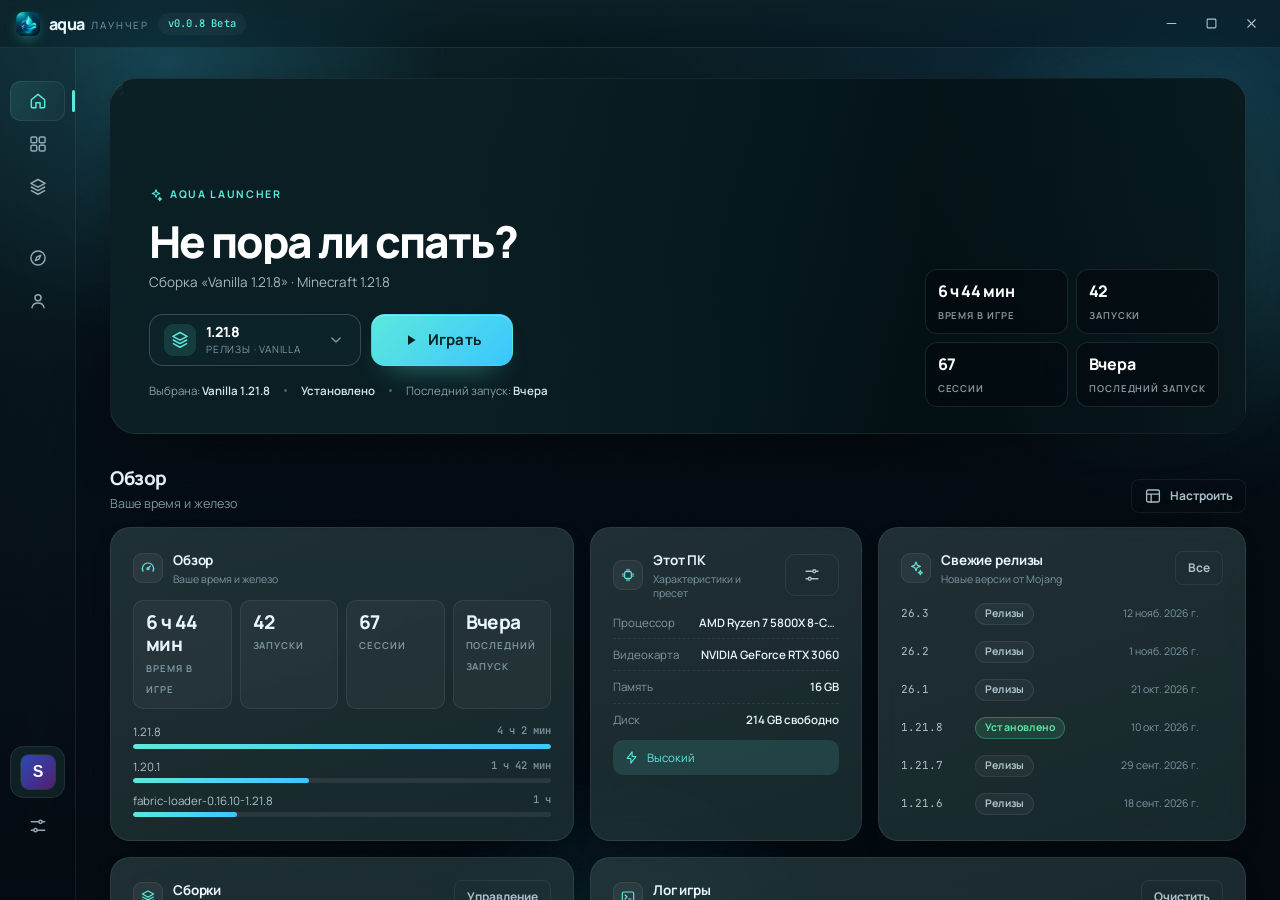
==== commit f819b98a: "v0.0.8 Beta: installed catalog marks, pack cleanup, achievements and UX fixes" ====
--- a/ui/index.html
+++ b/ui/index.html
@@ -73,7 +73,7 @@
         <img class="brand-mark" src="assets/logo-64.png" alt="" />
         <span class="brand-word" data-edit-key="brand.word">aqua</span>
         <span class="brand-tag" data-i18n="brand.tag">launcher</span>
-        <span class="chip chip-soft chip-mono" id="version-chip">v0.0.7 Beta</span>
+        <span class="chip chip-soft chip-mono" id="version-chip">v0.0.8 Beta</span>
       </div>
       <div class="window-controls" id="window-controls">
         <button class="win-btn" id="win-min" data-i18n-title="window.minimize" aria-label="Minimize"><svg class="ico"><use href="#i-minus"></use></svg></button>
@@ -99,7 +99,7 @@
             <span data-i18n="nav.settings">Настройки</span>
           </button>
           <div class="rail-version">
-            <span id="rail-version">0.0.7 Beta</span><span class="dot"></span><span id="rail-platform">Windows</span>
+            <span id="rail-version">0.0.8 Beta</span><span class="dot"></span><span id="rail-platform">Windows</span>
           </div>
         </div>
       </aside>
@@ -107,7 +107,7 @@
       <main class="view" id="view">
         <div class="update-banner" id="update-banner" hidden>
           <span class="update-dot"></span>
-          <div class="update-text"><b data-i18n="update.title">Доступно обновление</b><span id="update-version">0.0.7 Beta</span><em id="update-detail"></em></div>
+          <div class="update-text"><b data-i18n="update.title">Доступно обновление</b><span id="update-version">0.0.8 Beta</span><em id="update-detail"></em></div>
           <button class="btn btn-quiet btn-sm" id="update-notes" data-i18n="update.notes">Что нового</button>
           <button class="btn btn-soft btn-sm" id="update-open"><svg class="ico"><use href="#i-download"></use></svg><span id="update-label" data-i18n="update.download">Скачать</span></button>
           <button class="win-btn" id="update-hide" aria-label="Hide"><svg class="ico"><use href="#i-close"></use></svg></button>
@@ -271,6 +271,10 @@
               </div>
               <div class="cat-row" id="discover-cats"></div>
             </div>
+            <label class="catalog-toggle">
+              <span data-i18n="catalog.hideInstalled">Скрывать установленные</span>
+              <input class="switch" type="checkbox" id="discover-hide-installed">
+            </label>
             <div class="catalog-panel-foot">
               <button class="btn btn-quiet btn-sm" id="discover-reset" data-i18n="catalog.reset">Сбросить</button>
               <button class="btn btn-primary btn-sm" id="discover-panel-apply" data-i18n="common.apply">Применить</button>
@@ -519,7 +523,8 @@
                   <div class="field">
                     <div class="field-label"><b data-i18n="set.rail">Режим панели</b></div>
                     <div class="field-control"><div class="segmented" id="rail-choice">
-                      <button class="seg is-on" data-rail-choice="full" data-i18n="set.rail.full">С подписями</button>
+                      <button class="seg is-on" data-rail-choice="auto" data-i18n="set.railAuto">Авто</button>
+                      <button class="seg" data-rail-choice="full" data-i18n="set.rail.full">С подписями</button>
                       <button class="seg" data-rail-choice="icons" data-i18n="set.rail.icons">Только иконки</button>
                     </div></div>
                   </div>
@@ -681,7 +686,7 @@
                     <div class="field-control"><button class="btn btn-quiet btn-sm" id="update-check"><svg class="ico"><use href="#i-refresh"></use></svg><span data-i18n="update.check">Проверить</span></button></div>
                   </div>
                   <div class="field">
-                    <div class="field-label"><b data-i18n="set.discord">Discord Rich Presence</b><span class="hint" data-i18n="set.discordSub">Показывать лаунчер и игру в профиле Discord</span></div>
+                    <div class="field-label"><b data-i18n="set.discord">Показывать лаунчер в Discord</b><span class="hint" data-i18n="set.discordSub">Статус лаунчера и игры в профиле Discord</span></div>
                     <div class="field-control"><button class="switch" id="discord-switch" role="switch"><i></i></button></div>
                   </div>
                   <div class="field">
@@ -699,7 +704,7 @@
                   <div class="hr"></div>
                   <div class="about-row">
                     <img class="brand-mark" src="assets/logo-64.png" alt="" />
-                    <div><b>Aqua Launcher <span id="about-version">0.0.7 Beta</span></b><p data-i18n="set.aboutText">Открытый лаунчер на Rust + Tauri. Без рекламы и слежки.</p></div>
+                    <div><b>Aqua Launcher <span id="about-version">0.0.8 Beta</span></b><p data-i18n="set.aboutText">Открытый лаунчер на Rust + Tauri. Без рекламы и слежки.</p></div>
                     <button class="btn btn-soft btn-sm" id="about-github"><svg class="ico"><use href="#i-external"></use></svg><span>GitHub</span></button>
                   </div>
                 </div>
--- a/ui/styles.css
+++ b/ui/styles.css
@@ -1566,3 +1566,131 @@
 .theme-swatch::after{content:"";position:absolute;inset:6px 6px auto 6px;height:7px;border-radius:2px;background:rgba(255,255,255,.28)}
 .theme-swatch{background:linear-gradient(140deg,var(--sw,var(--accent)),var(--sw2,#0a151c))}
 html[data-theme="light"] .theme-swatch[data-swatch="daylight"]{background:linear-gradient(140deg,#e8b96a,#eaf2f6)}
+
+/* ============================================================
+   v0.0.8 — usability, themes and catalog polish
+   ============================================================ */
+
+/* larger, easier targets */
+.ico{width:20px;height:20px}
+.btn .ico{width:18px;height:18px}
+.nav-item .ico{width:20px;height:20px}
+.btn.icon-only{min-width:38px;min-height:38px}
+#pack-rows .btn.icon-only{width:32px;height:32px}
+.mod-row .btn.icon-only{width:34px;height:34px}
+.settings-tab .ico{width:18px;height:18px}
+
+/* tab strips should never show the browser scrollbar */
+.tabs,.pd-subtabs,.pd-tabs,.cat-row,.active-filters{scrollbar-width:none;-ms-overflow-style:none}
+.tabs::-webkit-scrollbar,.pd-subtabs::-webkit-scrollbar,.pd-tabs::-webkit-scrollbar,.cat-row::-webkit-scrollbar,.active-filters::-webkit-scrollbar{display:none}
+.tabs{overscroll-behavior-x:contain;scroll-snap-type:x proximity}
+
+/* auto-collapsing rail: icons by default, full labels while hovered */
+html[data-rail="auto"] .rail{width:76px;padding:20px 10px 14px;transition:width 220ms var(--ease),padding 220ms var(--ease),box-shadow 220ms var(--ease)}
+html[data-rail="auto"] .rail:hover{width:238px;padding:20px 14px 14px;box-shadow:18px 0 44px -30px rgba(0,0,0,.7)}
+html[data-rail="auto"] .rail:not(:hover) .rail-label{text-align:center;font-size:0;height:10px;padding:0 0 4px;overflow:hidden}
+html[data-rail="auto"] .rail:not(:hover) .nav-item{justify-content:center;padding:0}
+html[data-rail="auto"] .rail:not(:hover) .nav-item>span,html[data-rail="auto"] .rail:not(:hover) .nav-count{display:none}
+html[data-rail="auto"] .rail:not(:hover) .account-card{justify-content:center;padding:7px}
+html[data-rail="auto"] .rail:not(:hover) .account-meta,html[data-rail="auto"] .rail:not(:hover) .account-chevron{display:none}
+html[data-rail="auto"] .rail:not(:hover) .rail-version{opacity:0;pointer-events:none}
+html[data-rail="auto"] .rail:not(:hover) .nav-item.is-on::before{left:auto;right:-10px}
+html[data-theme="light"][data-rail="auto"] .rail:hover{box-shadow:18px 0 40px -30px rgba(12,40,52,.35)}
+
+/* hover affordance on pack cards */
+.icard{position:relative;overflow:hidden}
+.icard-open{position:absolute;right:10px;bottom:10px;display:flex;align-items:center;gap:6px;padding:6px 10px;border-radius:999px;background:var(--accent-soft);border:1px solid color-mix(in srgb,var(--accent) 35%,transparent);color:var(--text);font-size:10.5px;font-weight:700;opacity:0;transform:translateY(6px);transition:opacity var(--fast),transform var(--fast);pointer-events:none}
+.icard-open .ico{width:14px;height:14px;color:var(--accent)}
+.icard:hover .icard-open{opacity:1;transform:none}
+.icard:hover{border-color:color-mix(in srgb,var(--accent) 42%,var(--line));box-shadow:0 18px 40px -28px color-mix(in srgb,var(--accent) 55%,transparent)}
+.icard.is-active{border-color:color-mix(in srgb,var(--accent) 55%,var(--line))}
+.icard-actions{position:relative;z-index:1}
+
+/* installed catalog rows */
+.result-row.is-installed{opacity:.92;border-color:color-mix(in srgb,var(--ok) 24%,var(--line))}
+.result-row.is-installed .rr-icon{box-shadow:0 0 0 1px color-mix(in srgb,var(--ok) 40%,transparent)}
+.tag.ok,.chip.ok{background:var(--ok-soft);color:var(--ok);border:1px solid color-mix(in srgb,var(--ok) 30%,transparent)}
+
+/* neutral toasts that follow the theme, above bottom bars */
+.toast{background:var(--panel-solid)!important;border:1px solid var(--line-strong)!important;color:var(--text)!important;box-shadow:var(--shadow-sm)!important}
+.toast .ico{color:var(--accent)}
+.toasts{transition:bottom var(--fast)}
+body:has(#download-bar:not([hidden])) .toasts,body:has(#dirty-bar:not([hidden])) .toasts{bottom:96px}
+
+/* settings: labels left, controls right, no accidental center alignment */
+.page-settings .settings-body,.settings-panel{text-align:left}
+.settings-panel .field-label{text-align:left}
+.settings-panel .field-control{justify-content:flex-end}
+.settings-panel .field-stack .field-label{text-align:left}
+.settings-body .range{accent-color:var(--accent)}
+#page-settings .settings-shell{align-items:start}
+.settings-tabs{border:0;background:none}
+.settings-tab.is-on{box-shadow:inset 3px 0 0 var(--accent)}
+
+/* pack catalog workspace: full-width, hides pack chrome while browsing */
+#page-pack.is-catalog #pack-add-panel{display:block;border:0;background:none;padding:0;margin:0}
+#page-pack.is-catalog #pack-add-panel .pack-add-head{padding:4px 0 14px;border-bottom:1px solid var(--line);margin-bottom:12px}
+#page-pack.is-catalog #pack-add-results{max-height:none;overflow:visible;display:flex;flex-direction:column;gap:8px;padding:8px 0}
+#page-pack.is-catalog .pack-crumb{margin-bottom:8px;padding:2px 0 10px;border-bottom:1px solid var(--line);background:none;backdrop-filter:none}
+#page-pack.is-catalog .result-row.add-row{min-height:88px}
+
+/* smooth, consistent surfaces in light theme */
+html[data-theme="light"] .icard:hover{box-shadow:0 18px 34px -26px rgba(12,40,52,.3)}
+html[data-theme="light"] .toast{background:#fff!important;color:var(--text)!important;border-color:rgba(12,40,52,.14)!important}
+html[data-theme="light"] .rail{background:linear-gradient(180deg,rgba(255,255,255,.55),rgba(255,255,255,.3))}
+.catalog-toggle{display:flex;align-items:center;justify-content:space-between;gap:12px;padding:10px 2px;font-size:12px;font-weight:600;color:var(--text-dim);cursor:pointer}
+.catalog-toggle:hover{color:var(--text)}
+.catalog-toggle .switch{flex:none}
+.pd-version{grid-template-columns:minmax(0,1fr) auto auto auto;gap:10px}
+.pd-version .btn{height:30px;padding:0 10px;font-size:10.5px}
+@media(max-width:760px){.pd-version{grid-template-columns:minmax(0,1fr) auto}.pd-version span:nth-child(2),.pd-version span:nth-child(3){display:none}}
+
+/* achievements */
+.ach-grid{display:grid;grid-template-columns:repeat(2,minmax(0,1fr));gap:8px}
+.ach{display:flex;align-items:center;gap:9px;padding:8px 10px;border:1px solid var(--line);border-radius:11px;background:var(--s1);min-width:0;transition:border-color var(--fast),background var(--fast)}
+.ach.is-on{border-color:color-mix(in srgb,var(--accent) 30%,var(--line));background:var(--accent-soft)}
+.ach-icon{display:grid;place-items:center;width:26px;height:26px;border-radius:8px;background:var(--s2);color:var(--muted);flex:none}
+.ach-icon .ico{width:15px;height:15px}
+.ach.is-on .ach-icon{background:var(--accent);color:var(--accent-ink)}
+.ach-main{display:flex;flex-direction:column;min-width:0;line-height:1.25}
+.ach-main b{font-size:11.5px;white-space:nowrap;overflow:hidden;text-overflow:ellipsis}
+.ach-main small{font-size:10px;color:var(--muted);white-space:nowrap;overflow:hidden;text-overflow:ellipsis}
+.ach-val{margin-left:auto;font-size:10px;font-weight:700;color:var(--muted);flex:none}
+.ach.is-on .ach-val{color:var(--accent)}
+
+/* cleanup dialog */
+.clean-options{display:flex;flex-direction:column;gap:8px;margin:14px 0 18px}
+.clean-opt{display:flex;align-items:flex-start;gap:10px;padding:11px 12px;border:1px solid var(--line);border-radius:12px;background:var(--s1);cursor:pointer}
+.clean-opt input{margin-top:2px;accent-color:var(--accent)}
+.clean-opt b{display:block;font-size:12.5px}
+.clean-opt small{display:block;color:var(--muted);font-size:11px;margin-top:2px}
+.clean-opt:has(input:checked){border-color:color-mix(in srgb,var(--accent) 40%,var(--line));background:var(--accent-soft)}
+
+/* account sign-in stays below the copy */
+.account-side{display:flex;flex-direction:column}
+#ms-login{margin-top:18px}
+.accounts-list,.account-side{align-self:start}
+
+/* calmer page transitions and interactive feedback */
+@keyframes pageIn{from{opacity:0;transform:translateY(7px)}to{opacity:1;transform:none}}
+.page:not([hidden]){animation:pageIn 260ms var(--ease)}
+.btn{transition:transform 120ms var(--ease),background var(--fast),border-color var(--fast),color var(--fast)}
+.btn:active{transform:translateY(1px) scale(.99)}
+.icard,.result-row,.widget{transition:border-color var(--fast),background var(--fast),box-shadow var(--fast),transform 160ms var(--ease)}
+.result-row:hover{transform:translateY(-1px)}
+
+/* settings: no stray divider down the left of the form */
+.settings-body{border-left:0;background:none}
+.settings-panel>.panel{border:1px solid var(--line)}
+.settings-panel .field{border-left:0;border-right:0}
+#page-settings .settings-panel .hr{opacity:.7}
+
+/* clearer accent and theme pickers */
+.swatch{width:24px;height:24px}
+.swatch.is-on{box-shadow:0 0 0 2px var(--panel-solid),0 0 0 4px var(--accent)}
+.theme-card-opt{transition:transform 160ms var(--ease),border-color var(--fast)}
+.theme-card-opt:hover{transform:translateY(-2px);border-color:color-mix(in srgb,var(--accent) 45%,var(--line))}
+.theme-card-opt.is-on{border-color:color-mix(in srgb,var(--accent) 60%,var(--line));box-shadow:0 10px 24px -20px var(--accent)}
+
+@media (max-width:680px){.ach-grid{grid-template-columns:1fr}}
+@media (prefers-reduced-motion:reduce){.page:not([hidden]),.result-row:hover,.theme-card-opt:hover{animation:none;transform:none}}
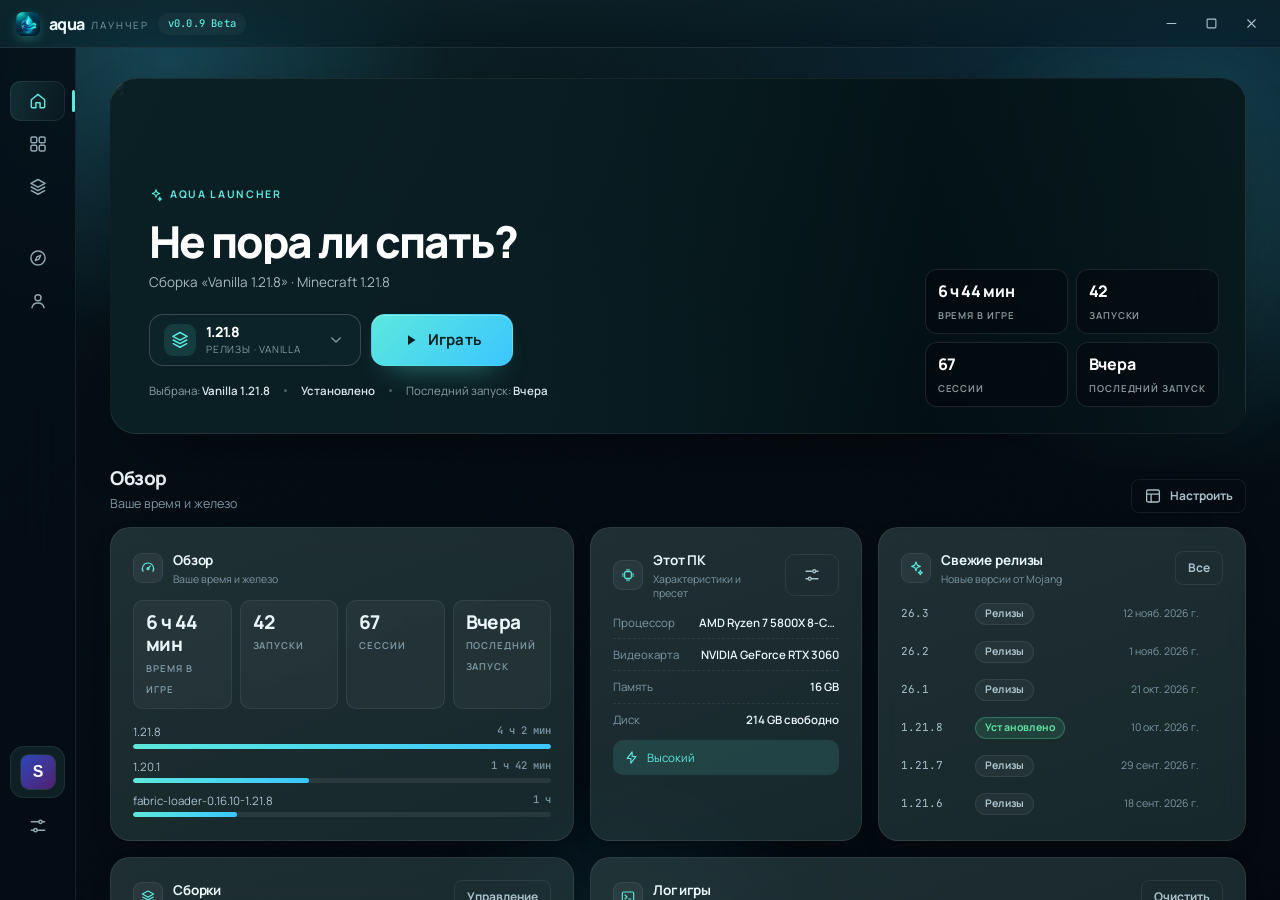
==== commit 305a099d: "v0.0.9 Beta: overlay rail, catalog add-content, real pack pagination and settings scroll" ====
--- a/ui/index.html
+++ b/ui/index.html
@@ -1,5 +1,5 @@
 <!doctype html>
-<html lang="ru" data-theme="dark" data-accent="aqua" data-radius="soft" data-density="normal" data-font="manrope" data-side="left" data-rail="full" data-motion="on" data-bg="ocean">
+<html lang="ru" data-theme="dark" data-accent="aqua" data-radius="soft" data-density="normal" data-font="manrope" data-side="left" data-rail="auto" data-motion="on" data-bg="ocean">
 <head>
   <meta charset="utf-8">
   <meta name="viewport" content="width=device-width, initial-scale=1">
@@ -73,7 +73,7 @@
         <img class="brand-mark" src="assets/logo-64.png" alt="" />
         <span class="brand-word" data-edit-key="brand.word">aqua</span>
         <span class="brand-tag" data-i18n="brand.tag">launcher</span>
-        <span class="chip chip-soft chip-mono" id="version-chip">v0.0.8 Beta</span>
+        <span class="chip chip-soft chip-mono" id="version-chip">v0.0.9 Beta</span>
       </div>
       <div class="window-controls" id="window-controls">
         <button class="win-btn" id="win-min" data-i18n-title="window.minimize" aria-label="Minimize"><svg class="ico"><use href="#i-minus"></use></svg></button>
@@ -99,7 +99,7 @@
             <span data-i18n="nav.settings">Настройки</span>
           </button>
           <div class="rail-version">
-            <span id="rail-version">0.0.8 Beta</span><span class="dot"></span><span id="rail-platform">Windows</span>
+            <span id="rail-version">0.0.9 Beta</span><span class="dot"></span><span id="rail-platform">Windows</span>
           </div>
         </div>
       </aside>
@@ -107,7 +107,7 @@
       <main class="view" id="view">
         <div class="update-banner" id="update-banner" hidden>
           <span class="update-dot"></span>
-          <div class="update-text"><b data-i18n="update.title">Доступно обновление</b><span id="update-version">0.0.8 Beta</span><em id="update-detail"></em></div>
+          <div class="update-text"><b data-i18n="update.title">Доступно обновление</b><span id="update-version">0.0.9 Beta</span><em id="update-detail"></em></div>
           <button class="btn btn-quiet btn-sm" id="update-notes" data-i18n="update.notes">Что нового</button>
           <button class="btn btn-soft btn-sm" id="update-open"><svg class="ico"><use href="#i-download"></use></svg><span id="update-label" data-i18n="update.download">Скачать</span></button>
           <button class="win-btn" id="update-hide" aria-label="Hide"><svg class="ico"><use href="#i-close"></use></svg></button>
@@ -238,31 +238,31 @@
                 <button class="seg" data-provider="both" data-i18n="discover.both">Оба</button>
               </div>
             </div>
-            <div class="catalog-filter" id="discover-version-filter">
+            <label class="catalog-filter" id="discover-version-filter">
               <span data-i18n="catalog.version">Версия игры</span>
-              <label class="select-inline" id="discover-version-wrap">
+              <span class="select-inline" id="discover-version-wrap">
                 <select id="discover-version"></select>
                 <svg class="ico"><use href="#i-chevron"></use></svg>
-              </label>
-            </div>
-            <div class="catalog-filter" id="discover-loader-filter">
+              </span>
+            </label>
+            <label class="catalog-filter" id="discover-loader-filter">
               <span data-i18n="catalog.loader">Загрузчик</span>
-              <label class="select-inline" id="discover-loader-wrap">
+              <span class="select-inline" id="discover-loader-wrap">
                 <select id="discover-loader">
                   <option value="fabric">Fabric</option>
                   <option value="forge">Forge</option>
                   <option value="neoforge">NeoForge</option>
                 </select>
                 <svg class="ico"><use href="#i-chevron"></use></svg>
-              </label>
-            </div>
-            <div class="catalog-filter" id="discover-profile-filter">
+              </span>
+            </label>
+            <label class="catalog-filter" id="discover-profile-filter">
               <span data-i18n="catalog.installTo">Установить в</span>
-              <label class="select-inline" id="discover-profile-wrap">
+              <span class="select-inline" id="discover-profile-wrap">
                 <select id="discover-profile"></select>
                 <svg class="ico"><use href="#i-chevron"></use></svg>
-              </label>
-            </div>
+              </span>
+            </label>
             <div class="catalog-filter catalog-filter-block" id="discover-cat-filter">
               <span data-i18n="catalog.categories">Категории</span>
               <div class="segmented seg-sm" id="discover-cat-mode">
@@ -311,14 +311,6 @@
               <svg class="ico"><use href="#i-chevron"></use></svg>
             </label>
           </div>
-          <div class="section-head"><div class="head-inline"><h2 data-i18n="discover.installed">Установлено</h2></div>
-            <button class="btn btn-quiet btn-sm" id="mods-repair"><svg class="ico"><use href="#i-shield"></use></svg><span data-i18n="discover.repair">Починить</span></button>
-          </div>
-          <label class="input search mods-search">
-            <svg class="ico"><use href="#i-search"></use></svg>
-            <input id="mods-search" type="search" data-i18n-ph="mods.searchInstalled" placeholder="Поиск по установленным…" autocomplete="off">
-          </label>
-          <div class="mod-list" id="mods-list"></div>
         </section>
 
         <section class="page" id="page-instances" data-page="instances" hidden>
@@ -704,7 +696,7 @@
                   <div class="hr"></div>
                   <div class="about-row">
                     <img class="brand-mark" src="assets/logo-64.png" alt="" />
-                    <div><b>Aqua Launcher <span id="about-version">0.0.8 Beta</span></b><p data-i18n="set.aboutText">Открытый лаунчер на Rust + Tauri. Без рекламы и слежки.</p></div>
+                    <div><b>Aqua Launcher <span id="about-version">0.0.9 Beta</span></b><p data-i18n="set.aboutText">Открытый лаунчер на Rust + Tauri. Без рекламы и слежки.</p></div>
                     <button class="btn btn-soft btn-sm" id="about-github"><svg class="ico"><use href="#i-external"></use></svg><span>GitHub</span></button>
                   </div>
                 </div>
--- a/ui/styles.css
+++ b/ui/styles.css
@@ -1610,6 +1610,8 @@
 .result-row.is-installed{opacity:.92;border-color:color-mix(in srgb,var(--ok) 24%,var(--line))}
 .result-row.is-installed .rr-icon{box-shadow:0 0 0 1px color-mix(in srgb,var(--ok) 40%,transparent)}
 .tag.ok,.chip.ok{background:var(--ok-soft);color:var(--ok);border:1px solid color-mix(in srgb,var(--ok) 30%,transparent)}
+.filter-chip.is-back{border-color:color-mix(in srgb,var(--accent) 40%,transparent);color:var(--text);background:var(--accent-soft);gap:6px}
+.filter-chip.is-back .ico{width:14px;height:14px;color:var(--accent)}
 
 /* neutral toasts that follow the theme, above bottom bars */
 .toast{background:var(--panel-solid)!important;border:1px solid var(--line-strong)!important;color:var(--text)!important;box-shadow:var(--shadow-sm)!important}
@@ -1638,6 +1640,32 @@
 html[data-theme="light"] .icard:hover{box-shadow:0 18px 34px -26px rgba(12,40,52,.3)}
 html[data-theme="light"] .toast{background:#fff!important;color:var(--text)!important;border-color:rgba(12,40,52,.14)!important}
 html[data-theme="light"] .rail{background:linear-gradient(180deg,rgba(255,255,255,.55),rgba(255,255,255,.3))}
+
+/* v0.0.9 — rail overlay, fixed settings shell, no hover captions */
+html[data-rail="auto"] .shell{position:relative}
+html[data-rail="auto"] .rail{position:absolute;left:0;top:0;bottom:0;z-index:30;height:auto;width:76px;padding:20px 10px 14px;background:color-mix(in srgb,var(--bg) 86%,transparent);backdrop-filter:blur(22px) saturate(1.15);transition:width 200ms var(--ease),padding 200ms var(--ease),box-shadow 200ms var(--ease)}
+html[data-rail="auto"] .rail:hover{width:238px;padding:20px 14px 14px;box-shadow:22px 0 56px -34px rgba(0,0,0,.8)}
+html[data-rail="auto"] .view{margin-left:76px}
+html[data-theme="light"][data-rail="auto"] .rail{background:rgba(255,255,255,.9)}
+.icard-open{display:none}
+.catalog-filter{cursor:pointer}
+.catalog-filter .select-inline{width:100%;cursor:pointer}
+.catalog-filter .select-inline select{width:100%}
+.catalog-filter > span:first-child{user-select:none}
+
+/* settings: title and tabs stay put, only the right panel scrolls */
+#view:has(#page-settings:not([hidden])){overflow:hidden}
+#page-settings{display:flex;flex-direction:column;height:100%;padding-bottom:18px}
+#page-settings .settings-head{flex:none}
+#page-settings .settings-shell{flex:1;min-height:0;align-items:stretch}
+#page-settings .settings-tabs{overflow-y:auto;overscroll-behavior:contain}
+#page-settings .settings-body{overflow-y:auto;overscroll-behavior:contain;min-height:0;padding-right:4px;scrollbar-gutter:stable}
+#page-settings .settings-body::-webkit-scrollbar-thumb{background:color-mix(in srgb,var(--text) 16%,transparent);background-clip:padding-box}
+@media (max-width:900px){
+  #page-settings{height:auto;padding-bottom:0}
+  #view:has(#page-settings:not([hidden])){overflow-y:auto}
+  #page-settings .settings-body{overflow:visible}
+}
 .catalog-toggle{display:flex;align-items:center;justify-content:space-between;gap:12px;padding:10px 2px;font-size:12px;font-weight:600;color:var(--text-dim);cursor:pointer}
 .catalog-toggle:hover{color:var(--text)}
 .catalog-toggle .switch{flex:none}
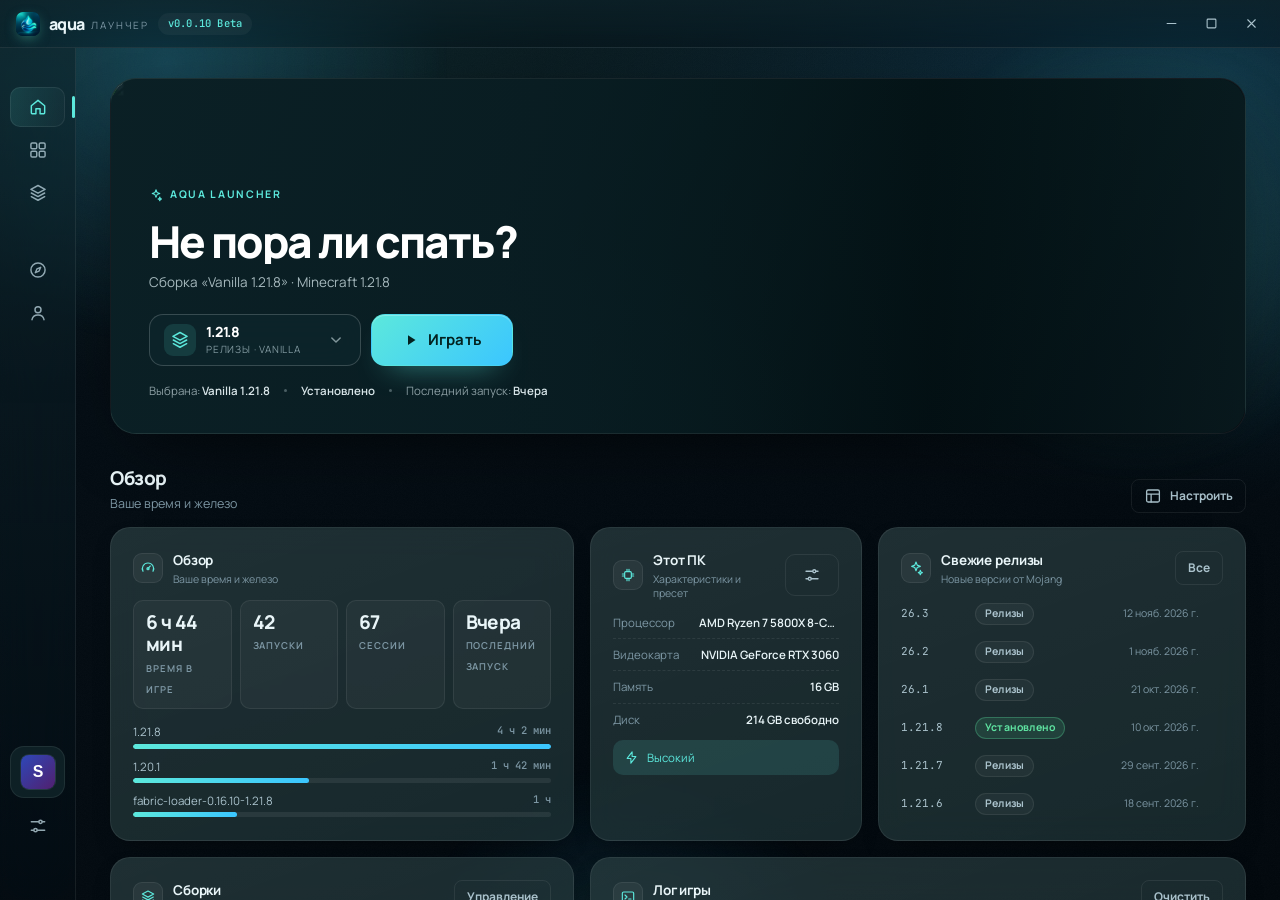
==== commit 152355d3: "v0.0.10 Beta: fix all reported GitHub issues" ====
--- a/ui/index.html
+++ b/ui/index.html
@@ -73,7 +73,7 @@
         <img class="brand-mark" src="assets/logo-64.png" alt="" />
         <span class="brand-word" data-edit-key="brand.word">aqua</span>
         <span class="brand-tag" data-i18n="brand.tag">launcher</span>
-        <span class="chip chip-soft chip-mono" id="version-chip">v0.0.9 Beta</span>
+        <span class="chip chip-soft chip-mono" id="version-chip">v0.0.10 Beta</span>
       </div>
       <div class="window-controls" id="window-controls">
         <button class="win-btn" id="win-min" data-i18n-title="window.minimize" aria-label="Minimize"><svg class="ico"><use href="#i-minus"></use></svg></button>
@@ -99,7 +99,7 @@
             <span data-i18n="nav.settings">Настройки</span>
           </button>
           <div class="rail-version">
-            <span id="rail-version">0.0.9 Beta</span><span class="dot"></span><span id="rail-platform">Windows</span>
+            <span id="rail-version">0.0.10 Beta</span><span class="dot"></span><span id="rail-platform">Windows</span>
           </div>
         </div>
       </aside>
@@ -107,7 +107,7 @@
       <main class="view" id="view">
         <div class="update-banner" id="update-banner" hidden>
           <span class="update-dot"></span>
-          <div class="update-text"><b data-i18n="update.title">Доступно обновление</b><span id="update-version">0.0.9 Beta</span><em id="update-detail"></em></div>
+          <div class="update-text"><b data-i18n="update.title">Доступно обновление</b><span id="update-version">0.0.10 Beta</span><em id="update-detail"></em></div>
           <button class="btn btn-quiet btn-sm" id="update-notes" data-i18n="update.notes">Что нового</button>
           <button class="btn btn-soft btn-sm" id="update-open"><svg class="ico"><use href="#i-download"></use></svg><span id="update-label" data-i18n="update.download">Скачать</span></button>
           <button class="win-btn" id="update-hide" aria-label="Hide"><svg class="ico"><use href="#i-close"></use></svg></button>
@@ -185,6 +185,10 @@
             <svg class="ico"><use href="#i-search"></use></svg>
             <h3 data-i18n="library.empty">Ничего не найдено</h3>
             <p data-i18n="library.emptySub">Попробуй другой запрос или фильтр.</p>
+            <div class="row-actions">
+              <button class="btn btn-soft" id="library-reset"><span data-i18n="library.reset">Сбросить поиск</span></button>
+              <button class="btn btn-quiet" id="library-showall"><span data-i18n="library.showAll">Показать все версии</span></button>
+            </div>
           </div>
           <div class="center-row"><button class="btn btn-soft" id="library-more" data-i18n="library.more" hidden>Показать ещё</button></div>
         </section>
@@ -273,7 +277,7 @@
             </div>
             <label class="catalog-toggle">
               <span data-i18n="catalog.hideInstalled">Скрывать установленные</span>
-              <input class="switch" type="checkbox" id="discover-hide-installed">
+              <button class="switch" id="discover-hide-installed" role="switch" aria-checked="false"><i></i></button>
             </label>
             <div class="catalog-panel-foot">
               <button class="btn btn-quiet btn-sm" id="discover-reset" data-i18n="catalog.reset">Сбросить</button>
@@ -350,11 +354,12 @@
             <div class="account-list" id="account-list"></div>
             <div class="panel account-side">
               <h3 data-i18n="accounts.addOffline">Локальный аккаунт</h3>
-              <p class="hint" data-i18n="accounts.nameHint">3–16 символов: буквы, цифры и «_».</p>
               <form id="offline-form" class="stack">
-                <label class="input"><input id="offline-name" maxlength="16" placeholder="Steve" autocomplete="off"></label>
-                <button class="btn btn-soft" type="submit"><svg class="ico"><use href="#i-plus"></use></svg><span data-i18n="accounts.add">Добавить</span></button>
+                <label class="input"><input id="offline-name" maxlength="16" placeholder="Steve" autocomplete="off" aria-describedby="offline-hint offline-error"></label>
+                <p class="field-error" id="offline-error" role="alert" hidden></p>
+                <button class="btn btn-primary" type="submit"><svg class="ico"><use href="#i-plus"></use></svg><span data-i18n="accounts.add">Добавить</span></button>
               </form>
+              <p class="hint" id="offline-hint" data-i18n="accounts.nameHint">3–16 символов: буквы, цифры и «_».</p>
               <div class="hr"></div>
               <h3 data-i18n="accounts.microsoft">Microsoft</h3>
               <p class="hint" data-i18n="accounts.msHint">Вход по коду устройства — пароль вводится только на сайте Microsoft.</p>
@@ -369,10 +374,6 @@
               <span class="eyebrow"><svg class="ico"><use href="#i-settings"></use></svg><span data-i18n="nav.settings">Настройки</span></span>
               <h1 data-i18n="settings.title" data-edit-key="settings.title">Настройки</h1>
               <p data-i18n="settings.sub">Всё меняется сразу — и сохраняется, когда готов.</p>
-            </div>
-            <div class="settings-actions">
-              <span class="dirty" id="save-state" data-i18n="settings.savedState">Сохранено</span>
-              <button class="btn btn-primary" id="settings-save"><svg class="ico"><use href="#i-check"></use></svg><span data-i18n="common.save">Сохранить</span></button>
             </div>
           </header>
           <div class="settings-shell">
@@ -390,13 +391,6 @@
               <div class="settings-panel is-on" data-panel="appearance">
                 <div class="panel">
                   <h2 data-i18n="set.appearance">Внешний вид</h2>
-                  <div class="appearance-preview" aria-hidden="true">
-                    <div class="ap-bar"><i></i><i></i><i></i><span></span></div>
-                    <div class="ap-body">
-                      <div class="ap-side"><b></b><span></span><span></span><span></span><span></span></div>
-                      <div class="ap-main"><b class="ap-title"></b><span class="ap-line wide"></span><span class="ap-line"></span><div class="ap-cards"><i></i><i></i><i></i></div></div>
-                    </div>
-                  </div>
                   <div class="field">
                     <div class="field-label"><b data-i18n="set.language">Язык</b><span class="hint" data-i18n="set.languageSub">Интерфейс и форматы дат</span></div>
                     <div class="field-control"><label class="select-inline wide"><select id="language-select"></select><svg class="ico"><use href="#i-chevron"></use></svg></label></div>
@@ -674,8 +668,8 @@
                     <div class="field-control"><button class="switch is-on" id="auto-update-switch" role="switch"><i></i></button></div>
                   </div>
                   <div class="field">
-                    <div class="field-label"><b data-i18n="update.title">Обновления</b><span class="hint" id="update-state">—</span></div>
-                    <div class="field-control"><button class="btn btn-quiet btn-sm" id="update-check"><svg class="ico"><use href="#i-refresh"></use></svg><span data-i18n="update.check">Проверить</span></button></div>
+                    <div class="field-label"><b data-i18n="update.settingsTitle">Проверка обновлений</b><span class="hint" id="update-state">—</span></div>
+                    <div class="field-control"><button class="btn btn-quiet btn-sm" id="update-check"><svg class="ico"><use href="#i-refresh"></use></svg><span data-i18n="update.check">Проверить обновление</span></button></div>
                   </div>
                   <div class="field">
                     <div class="field-label"><b data-i18n="set.discord">Показывать лаунчер в Discord</b><span class="hint" data-i18n="set.discordSub">Статус лаунчера и игры в профиле Discord</span></div>
@@ -691,12 +685,12 @@
                   </div>
                   <div class="field">
                     <div class="field-label"><b data-i18n="set.statsReset">Сбросить статистику</b><span class="hint" data-i18n="set.statsResetSub">Время в игре и запуски</span></div>
-                    <div class="field-control"><button class="btn btn-quiet btn-sm" id="stats-reset"><svg class="ico"><use href="#i-trash"></use></svg><span data-i18n="common.reset">Сбросить</span></button></div>
+                    <div class="field-control"><button class="btn btn-danger btn-sm" id="stats-reset"><svg class="ico"><use href="#i-trash"></use></svg><span data-i18n="common.reset">Сбросить</span></button></div>
                   </div>
                   <div class="hr"></div>
                   <div class="about-row">
                     <img class="brand-mark" src="assets/logo-64.png" alt="" />
-                    <div><b>Aqua Launcher <span id="about-version">0.0.9 Beta</span></b><p data-i18n="set.aboutText">Открытый лаунчер на Rust + Tauri. Без рекламы и слежки.</p></div>
+                    <div><b>Aqua Launcher <span id="about-version">0.0.10 Beta</span></b><p data-i18n="set.aboutText">Открытый лаунчер на Rust + Tauri. Без рекламы и слежки.</p></div>
                     <button class="btn btn-soft btn-sm" id="about-github"><svg class="ico"><use href="#i-external"></use></svg><span>GitHub</span></button>
                   </div>
                 </div>
--- a/ui/styles.css
+++ b/ui/styles.css
@@ -1722,3 +1722,112 @@
 
 @media (max-width:680px){.ach-grid{grid-template-columns:1fr}}
 @media (prefers-reduced-motion:reduce){.page:not([hidden]),.result-row:hover,.theme-card-opt:hover{animation:none;transform:none}}
+
+/* ============================================================
+   v0.0.10 — GitHub issues 3–14
+   ============================================================ */
+
+/* #3 auto rail reflows instead of covering content */
+html[data-rail="auto"] .shell{display:flex;position:relative}
+html[data-rail="auto"] .rail{
+  position:relative;left:auto;top:auto;bottom:auto;z-index:30;height:auto;flex:0 0 auto;
+  width:76px;padding:20px 10px 14px;
+  background:linear-gradient(180deg,color-mix(in srgb,var(--accent) 5%,rgba(8,20,28,.6)),rgba(5,14,20,.34));
+  backdrop-filter:blur(22px) saturate(1.15);
+  transition:width 220ms var(--ease),padding 220ms var(--ease),box-shadow 220ms var(--ease);
+}
+html[data-rail="auto"] .rail:hover,html[data-rail="auto"] .rail:focus-within{width:238px;padding:20px 14px 14px;box-shadow:16px 0 40px -32px rgba(0,0,0,.7)}
+html[data-rail="auto"] .view{margin-left:0!important}
+html[data-rail="auto"] .rail:not(:hover):not(:focus-within) .rail-label{text-align:center;font-size:0;min-height:16px;padding:0 0 4px;overflow:hidden}
+html[data-rail="auto"] .rail:not(:hover):not(:focus-within) .nav-item{justify-content:center;padding:0}
+html[data-rail="auto"] .rail:not(:hover):not(:focus-within) .nav-item>span,html[data-rail="auto"] .rail:not(:hover):not(:focus-within) .nav-count{display:none}
+html[data-rail="auto"] .rail:not(:hover):not(:focus-within) .account-card{justify-content:center;padding:7px}
+html[data-rail="auto"] .rail:not(:hover):not(:focus-within) .account-meta,html[data-rail="auto"] .rail:not(:hover):not(:focus-within) .account-chevron{display:none}
+html[data-rail="auto"] .rail:not(:hover):not(:focus-within) .rail-version{opacity:0;pointer-events:none}
+html[data-rail="auto"] .rail:not(:hover):not(:focus-within) .nav-item.is-on::before{left:auto;right:-10px}
+html[data-theme="light"][data-rail="auto"] .rail{background:linear-gradient(180deg,rgba(255,255,255,.72),rgba(255,255,255,.42))}
+html[data-theme="light"][data-rail="auto"] .rail:hover{box-shadow:16px 0 38px -30px rgba(12,40,52,.35)}
+
+/* #4 pack rows: one line, actions grouped */
+.pd-row{display:flex;align-items:center;gap:8px;min-height:56px;grid-template-columns:none}
+.pd-row-main{flex:1 1 auto;min-width:0}
+.pd-row>.chip{flex:0 0 auto;max-width:96px;overflow:hidden;text-overflow:ellipsis;white-space:nowrap}
+.pd-row-actions{display:flex;align-items:center;gap:6px;margin-left:auto;flex:0 0 auto}
+.pd-row-actions .chip{max-width:110px;overflow:hidden;text-overflow:ellipsis;white-space:nowrap}
+.pack-stats{grid-template-columns:repeat(auto-fit,minmax(190px,1fr))!important}
+@media (max-width:760px){
+  .pd-row>.chip{display:none}
+  .pd-row-actions .btn.icon-only:not(.danger-hover){display:none}
+  .pd-row{min-height:52px}
+}
+.danger-hover:hover{color:var(--danger)!important;border-color:color-mix(in srgb,var(--danger) 45%,var(--line))!important;background:var(--danger-soft)!important}
+
+/* #5 pack cards: affordance without extra text */
+.icard{cursor:pointer}
+.icard-open{display:none!important}
+.icard:hover .pack-name,.icard:hover h3{color:var(--accent)}
+
+/* #6 achievements */
+.ach-grid{grid-template-columns:repeat(auto-fit,minmax(178px,1fr))}
+.ach .ach-main b{white-space:normal;overflow:visible;text-overflow:clip;line-height:1.25}
+[data-widget="achievements"]{grid-column:span 12}
+
+/* #12 library install is a calm action */
+.vcard-actions .btn-soft{background:var(--s2);border:1px solid var(--line);color:var(--text)}
+.vcard-actions .btn-soft:hover{background:var(--accent-soft);border-color:color-mix(in srgb,var(--accent) 45%,var(--line));color:var(--text)}
+.vcard-actions .btn{width:auto;justify-content:center}
+#library-empty .row-actions{display:flex;gap:8px;justify-content:center;flex-wrap:wrap;margin-top:14px}
+
+/* #13 unified checkboxes and switch state */
+input.pd-check,input[type="checkbox"]{
+  appearance:none;-webkit-appearance:none;width:18px;height:18px;min-width:18px;border-radius:6px;
+  border:1.5px solid var(--line-strong);background:var(--field);cursor:pointer;position:relative;
+  transition:background var(--fast),border-color var(--fast);
+}
+input.pd-check:hover,input[type="checkbox"]:hover{border-color:color-mix(in srgb,var(--accent) 55%,var(--line))}
+input.pd-check:checked,input[type="checkbox"]:checked{background:var(--accent);border-color:var(--accent)}
+input.pd-check:checked::after,input[type="checkbox"]:checked::after{
+  content:"";position:absolute;left:5px;top:2px;width:5px;height:9px;
+  border:2px solid var(--accent-ink);border-left:0;border-top:0;transform:rotate(42deg);
+}
+input.pd-check:indeterminate,input[type="checkbox"]:indeterminate{background:var(--accent-soft);border-color:var(--accent)}
+input.pd-check:indeterminate::after,input[type="checkbox"]:indeterminate::after{
+  content:"";position:absolute;left:3px;top:7px;width:8px;height:2px;background:var(--accent);border-radius:2px;
+}
+.pd-check:focus-visible,input[type="checkbox"]:focus-visible{outline:2px solid var(--accent);outline-offset:2px}
+.switch[role="switch"]{cursor:pointer}
+.switch[role="switch"][aria-checked="true"]{background:var(--accent)}
+.switch[role="switch"] i{transition:transform var(--fast)}
+
+/* #11 swatches / segmented / tags / selects */
+.swatches{flex-wrap:wrap;overflow:visible;padding:3px;row-gap:10px}
+.swatch{flex:0 0 auto}
+#discover-provider .seg{min-width:0;display:inline-flex;align-items:center;justify-content:center;padding:0 12px;text-align:center}
+.segmented .seg{padding-left:12px;padding-right:12px}
+.tag{font-size:11.5px;padding:4px 9px;line-height:1.25}
+select,input[type="number"]{color-scheme:light dark}
+select option{background:var(--panel-solid);color:var(--text)}
+select{scrollbar-width:thin;scrollbar-color:color-mix(in srgb,var(--accent) 55%,transparent) transparent}
+.settings-panel .field-grid,.folder-grid{grid-template-columns:repeat(auto-fit,minmax(180px,1fr))!important}
+.field-error{color:var(--danger);font-size:11.5px;margin:6px 0 0;line-height:1.4}
+.input.is-invalid,.input:has(.is-invalid){border-color:color-mix(in srgb,var(--danger) 60%,var(--line));box-shadow:0 0 0 2px var(--danger-soft)}
+
+/* #11 modal a11y */
+body.modal-open{overflow:hidden}
+.modal:focus{outline:none}
+.modal-actions-wrap{flex-wrap:wrap;justify-content:flex-end}
+
+/* #14 version install buttons equal width */
+.pd-version .btn{min-width:126px;justify-content:center}
+.pd-version{grid-template-columns:minmax(0,1fr) auto auto}
+
+/* #14 OLED keeps colored light */
+html[data-theme="oled"] .aurora{opacity:.78}
+html[data-theme="oled"] .backdrop{background:
+  radial-gradient(120% 90% at 12% -10%,color-mix(in srgb,var(--accent) 22%,#000) 0%,transparent 60%),
+  radial-gradient(90% 80% at 96% 8%,color-mix(in srgb,var(--accent-2) 18%,transparent) 0%,transparent 60%),
+  #000}
+html[data-theme="oled"] .btn-primary{box-shadow:0 10px 26px -16px color-mix(in srgb,var(--accent) 70%,transparent)}
+
+/* layout: rail must stay above the page edge shadow but in flow */
+html[data-rail="auto"] .rail:hover{will-change:width}
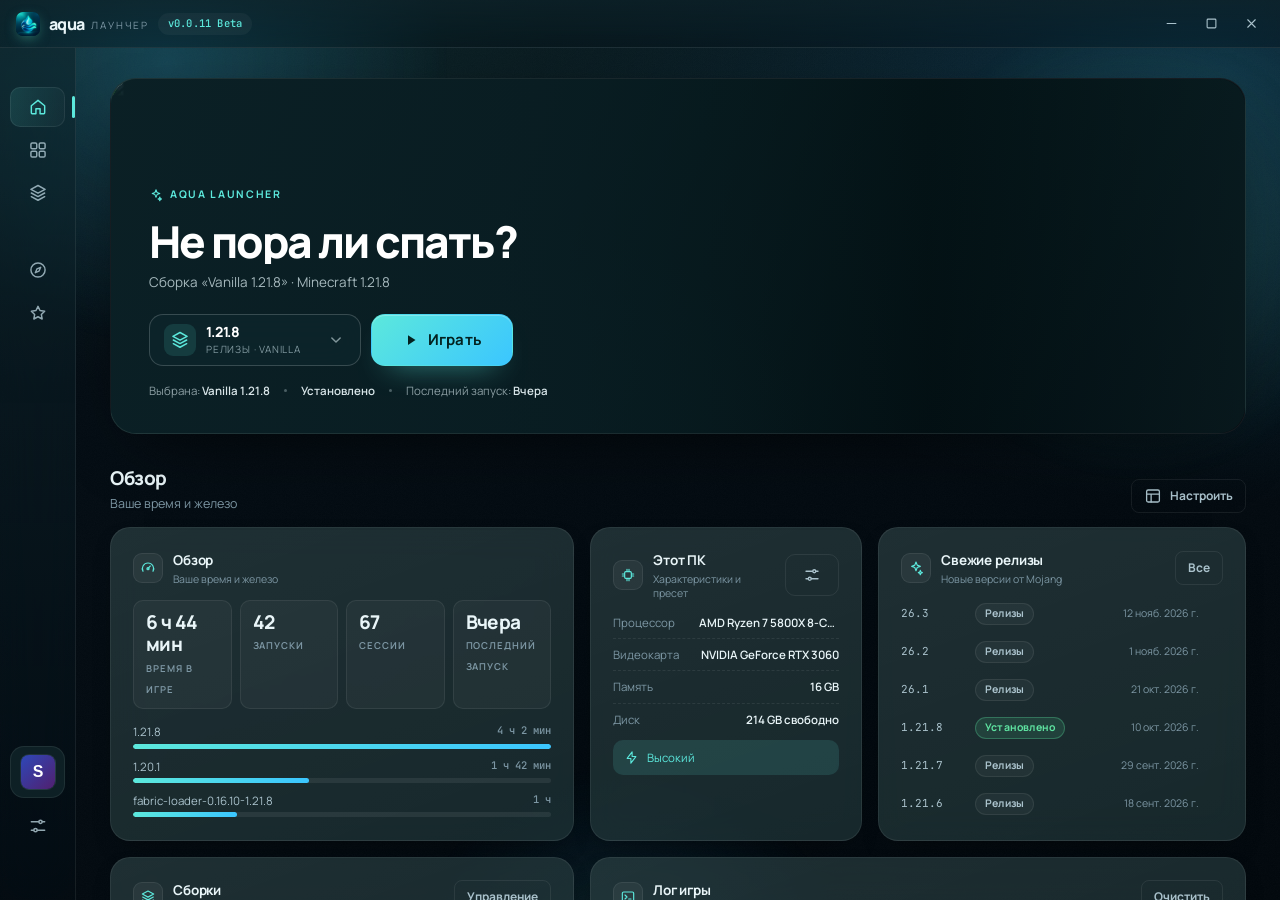
==== commit 02dd6f64: "v0.0.11 Beta: Modrinth-style catalog, achievements page, block art packs, multi-launch and agent bri" ====
--- a/ui/index.html
+++ b/ui/index.html
@@ -73,7 +73,7 @@
         <img class="brand-mark" src="assets/logo-64.png" alt="" />
         <span class="brand-word" data-edit-key="brand.word">aqua</span>
         <span class="brand-tag" data-i18n="brand.tag">launcher</span>
-        <span class="chip chip-soft chip-mono" id="version-chip">v0.0.10 Beta</span>
+        <span class="chip chip-soft chip-mono" id="version-chip">v0.0.11 Beta</span>
       </div>
       <div class="window-controls" id="window-controls">
         <button class="win-btn" id="win-min" data-i18n-title="window.minimize" aria-label="Minimize"><svg class="ico"><use href="#i-minus"></use></svg></button>
@@ -99,7 +99,7 @@
             <span data-i18n="nav.settings">Настройки</span>
           </button>
           <div class="rail-version">
-            <span id="rail-version">0.0.10 Beta</span><span class="dot"></span><span id="rail-platform">Windows</span>
+            <span id="rail-version">0.0.11 Beta</span><span class="dot"></span><span id="rail-platform">Windows</span>
           </div>
         </div>
       </aside>
@@ -107,7 +107,7 @@
       <main class="view" id="view">
         <div class="update-banner" id="update-banner" hidden>
           <span class="update-dot"></span>
-          <div class="update-text"><b data-i18n="update.title">Доступно обновление</b><span id="update-version">0.0.10 Beta</span><em id="update-detail"></em></div>
+          <div class="update-text"><b data-i18n="update.title">Доступно обновление</b><span id="update-version">0.0.11 Beta</span><em id="update-detail"></em></div>
           <button class="btn btn-quiet btn-sm" id="update-notes" data-i18n="update.notes">Что нового</button>
           <button class="btn btn-soft btn-sm" id="update-open"><svg class="ico"><use href="#i-download"></use></svg><span id="update-label" data-i18n="update.download">Скачать</span></button>
           <button class="win-btn" id="update-hide" aria-label="Hide"><svg class="ico"><use href="#i-close"></use></svg></button>
@@ -229,7 +229,12 @@
               <b class="filter-count" id="discover-filter-count" hidden>0</b>
             </button>
           </div>
-          <div class="catalog-panel" id="discover-panel" hidden>
+          <div class="catalog-wrap">
+          <aside class="catalog-side" id="discover-side">
+          <div class="catalog-side-head">
+            <b data-i18n="catalog.filters">Фильтры</b>
+          </div>
+          <div class="catalog-panel" id="discover-panel">
             <div class="catalog-panel-head">
               <b data-i18n="catalog.filters">Фильтры</b>
               <button class="icon-btn" id="discover-panel-close" data-i18n-title="common.close"><svg class="ico"><use href="#i-close"></use></svg></button>
@@ -284,6 +289,8 @@
               <button class="btn btn-primary btn-sm" id="discover-panel-apply" data-i18n="common.apply">Применить</button>
             </div>
           </div>
+          </aside>
+          <div class="catalog-main">
           <div class="active-filters" id="discover-active" hidden></div>
           <div class="results-head" id="discover-meta" hidden>
             <span id="discover-count"></span>
@@ -315,6 +322,8 @@
               <svg class="ico"><use href="#i-chevron"></use></svg>
             </label>
           </div>
+          </div>
+          </div>
         </section>
 
         <section class="page" id="page-instances" data-page="instances" hidden>
@@ -340,6 +349,17 @@
 
         <section class="page pack-page" id="page-pack" data-page="pack" hidden>
           <div id="pack-page-body"></div>
+        </section>
+
+        <section class="page" id="page-achievements" data-page="achievements" hidden>
+          <header class="page-head">
+            <div>
+              <span class="eyebrow"><svg class="ico"><use href="#i-star"></use></svg><span data-i18n="nav.achievements">Достижения</span></span>
+              <h1 data-i18n="achievements.title" data-edit-key="achievements.title">Достижения</h1>
+              <p data-i18n="achievements.sub">Маленькие победы за время в Minecraft.</p>
+            </div>
+          </header>
+          <div id="achievements-body"></div>
         </section>
 
         <section class="page" id="page-accounts" data-page="accounts" hidden>
@@ -676,10 +696,6 @@
                     <div class="field-control"><button class="switch" id="discord-switch" role="switch"><i></i></button></div>
                   </div>
                   <div class="field">
-                    <div class="field-label"><b data-i18n="set.discordId">Discord Client ID</b><span class="hint" data-i18n="set.discordIdSub">ID приложения из Discord Developer Portal</span></div>
-                    <div class="field-control"><label class="input"><input id="discord-client" placeholder="000000000000000000" autocomplete="off"></label></div>
-                  </div>
-                  <div class="field">
                     <div class="field-label"><b data-i18n="set.factoryReset">Сброс настроек</b><span class="hint" data-i18n="set.factoryResetSub">Вернуть внешний вид и параметры запуска к заводским</span></div>
                     <div class="field-control"><button class="btn btn-danger btn-sm" id="factory-reset"><svg class="ico"><use href="#i-refresh"></use></svg><span data-i18n="common.reset">Сбросить</span></button></div>
                   </div>
@@ -690,7 +706,7 @@
                   <div class="hr"></div>
                   <div class="about-row">
                     <img class="brand-mark" src="assets/logo-64.png" alt="" />
-                    <div><b>Aqua Launcher <span id="about-version">0.0.10 Beta</span></b><p data-i18n="set.aboutText">Открытый лаунчер на Rust + Tauri. Без рекламы и слежки.</p></div>
+                    <div><b>Aqua Launcher <span id="about-version">0.0.11 Beta</span></b><p data-i18n="set.aboutText">Открытый лаунчер на Rust + Tauri. Без рекламы и слежки.</p></div>
                     <button class="btn btn-soft btn-sm" id="about-github"><svg class="ico"><use href="#i-external"></use></svg><span>GitHub</span></button>
                   </div>
                 </div>
--- a/ui/styles.css
+++ b/ui/styles.css
@@ -1641,6 +1641,61 @@
 html[data-theme="light"] .toast{background:#fff!important;color:var(--text)!important;border-color:rgba(12,40,52,.14)!important}
 html[data-theme="light"] .rail{background:linear-gradient(180deg,rgba(255,255,255,.55),rgba(255,255,255,.3))}
 
+/* 0.0.11: pack header tabs, in-pack catalog and instance picker */
+.pack-tabs{display:flex;gap:4px;margin:0 0 16px;border-bottom:1px solid var(--line);overflow-x:auto;scrollbar-width:none}
+.pack-tabs::-webkit-scrollbar{display:none}
+.pack-tab{padding:10px 14px;border-radius:10px 10px 0 0;font-size:12.5px;font-weight:700;color:var(--muted);border-bottom:2px solid transparent;transition:color var(--fast),background var(--fast),border-color var(--fast)}
+.pack-tab:hover{color:var(--text);background:var(--s1)}
+.pack-tab.is-on{color:var(--text);border-bottom-color:var(--accent);background:var(--accent-soft)}
+.pack-side-meta{display:flex;flex-wrap:wrap;align-items:center;gap:7px;margin:4px 0 2px;font-size:12px;color:var(--muted)}
+.pack-side-meta span{display:inline-flex;align-items:center;gap:5px}
+.pack-side-meta .dot{width:3px;height:3px;padding:0;border-radius:50%;background:var(--line-strong)}
+#page-pack.is-catalog .pack-tabs{display:none}
+
+.pack-catalog-grid{display:grid;grid-template-columns:minmax(0,1fr) 260px;gap:16px;align-items:start}
+.pack-cat-main{min-width:0;display:flex;flex-direction:column;gap:10px}
+.pack-cat-side{position:sticky;top:12px;padding:14px;border:1px solid var(--line);border-radius:var(--r);background:var(--panel);display:flex;flex-direction:column;gap:14px}
+.pack-cat-side .cp-title{font-size:11px;letter-spacing:.08em;text-transform:uppercase;color:var(--muted);margin-bottom:8px}
+.pack-cat-side .cat-row{display:flex;flex-wrap:wrap;gap:6px;max-height:none;overflow:visible}
+.pack-add-head{align-items:flex-start}
+.pack-add-head b{font-size:17px;line-height:1.25}
+.pack-add-head small{margin-top:4px;color:var(--muted);font-size:12px}
+.pack-add-bar{margin-bottom:0}
+
+.iti-head{display:flex;align-items:center;gap:12px;margin-bottom:14px}
+.iti-icon{width:48px;height:48px;border-radius:12px;object-fit:cover;background:var(--panel-2)}
+.iti-head h3{font-size:18px}
+.iti-head p{font-size:12.5px;color:var(--muted);margin-top:2px}
+.iti-tabs{margin-bottom:12px}
+.iti-list{display:flex;flex-direction:column;gap:6px;max-height:320px;overflow:auto}
+.iti-row{display:flex;align-items:center;gap:10px;padding:8px;border:1px solid var(--line);border-radius:12px;background:var(--s1);text-align:left}
+.iti-row:hover{border-color:color-mix(in srgb,var(--accent) 45%,var(--line));background:var(--s2)}
+.iti-row>img{width:38px;height:38px;border-radius:9px;object-fit:cover}
+.iti-main{flex:1;min-width:0;display:flex;flex-direction:column}
+.iti-main b{font-size:13px;overflow:hidden;text-overflow:ellipsis;white-space:nowrap}
+.iti-main small{font-size:11px;color:var(--muted)}
+.iti-empty{padding:18px;text-align:center;color:var(--muted);border:1px dashed var(--line-strong);border-radius:12px}
+.iti-foot{display:flex;align-items:center;justify-content:space-between;gap:10px;margin-top:14px;color:var(--muted);font-size:12px}
+
+@media (max-width:1100px){
+  .catalog-side{display:none}
+  .catalog-side.is-open{display:block;grid-column:1;grid-row:auto;margin-bottom:12px}
+  .catalog-wrap{display:flex;flex-direction:column}
+  #discover-filters{display:inline-flex}
+}
+@media (max-width:960px){
+  .pack-catalog-grid{grid-template-columns:1fr}
+  .pack-cat-side{position:static}
+}
+@media (max-width:760px){
+  .pack-head{flex-wrap:wrap}
+  .pack-title h2{font-size:22px}
+  .pack-actions{width:100%}
+  .pack-actions .btn{flex:1}
+  .pack-side-meta{font-size:11px}
+  .pack-tab{padding:8px 10px;font-size:11.5px}
+}
+
 /* v0.0.9 — rail overlay, fixed settings shell, no hover captions */
 html[data-rail="auto"] .shell{position:relative}
 html[data-rail="auto"] .rail{position:absolute;left:0;top:0;bottom:0;z-index:30;height:auto;width:76px;padding:20px 10px 14px;background:color-mix(in srgb,var(--bg) 86%,transparent);backdrop-filter:blur(22px) saturate(1.15);transition:width 200ms var(--ease),padding 200ms var(--ease),box-shadow 200ms var(--ease)}
@@ -1831,3 +1886,131 @@
 
 /* layout: rail must stay above the page edge shadow but in flow */
 html[data-rail="auto"] .rail:hover{will-change:width}
+
+/* ============================================================
+   v0.0.11 — achievements, block covers, Modrinth-like catalog
+   ============================================================ */
+
+/* rail: stay open after a nav click, no width flicker */
+html[data-rail="auto"] .rail:hover,
+html[data-rail="auto"] .rail:focus-within,
+html[data-rail="auto"] .rail.is-open{width:238px;padding:20px 14px 14px}
+html[data-rail="auto"] .rail:not(:hover):not(:focus-within):not(.is-open) .rail-label{font-size:0;height:10px;padding:0 0 4px;text-align:center;overflow:hidden}
+html[data-rail="auto"] .rail:not(:hover):not(:focus-within):not(.is-open) .nav-item{justify-content:center;padding:0}
+html[data-rail="auto"] .rail:not(:hover):not(:focus-within):not(.is-open) .nav-item>span,
+html[data-rail="auto"] .rail:not(:hover):not(:focus-within):not(.is-open) .nav-count{display:none}
+html[data-rail="auto"] .rail:not(:hover):not(:focus-within):not(.is-open) .account-card{justify-content:center;padding:7px}
+html[data-rail="auto"] .rail:not(:hover):not(:focus-within):not(.is-open) .account-meta,
+html[data-rail="auto"] .rail:not(:hover):not(:focus-within):not(.is-open) .account-chevron{display:none}
+html[data-rail="auto"] .rail:not(:hover):not(:focus-within):not(.is-open) .rail-version{opacity:0;pointer-events:none}
+html[data-rail="auto"] .rail:not(:hover):not(:focus-within):not(.is-open) .nav-item.is-on::before{left:auto;right:-10px}
+.rail,.rail *{transition:width 180ms var(--ease),padding 180ms var(--ease),background-color 180ms var(--ease),opacity 120ms var(--ease)}
+
+/* create instance: random block cover */
+.cp-head{margin-bottom:18px}
+.cp-head h3{font-size:20px;letter-spacing:-.02em}
+.cp-head p{margin-top:6px;color:var(--muted);font-size:12.5px;max-width:56ch}
+.cp-layout{display:grid;grid-template-columns:190px minmax(0,1fr);gap:24px;align-items:start}
+.cp-visual{display:flex;flex-direction:column;gap:10px;align-items:stretch}
+.cp-cover{position:relative;padding:0;border:1px solid var(--line);border-radius:var(--r-lg);overflow:hidden;background:var(--panel-2);box-shadow:var(--shadow-sm);aspect-ratio:1;cursor:pointer}
+.cp-cover img{width:100%;height:100%;object-fit:cover;display:block}
+.cp-cover-edit{position:absolute;right:8px;bottom:8px;display:grid;place-items:center;width:30px;height:30px;border-radius:50%;background:color-mix(in srgb,var(--panel-solid) 75%,transparent);border:1px solid var(--line-strong);color:var(--text);backdrop-filter:blur(8px)}
+.cp-cover-edit .ico{width:15px;height:15px}
+.cp-cover-actions{display:grid;grid-template-columns:1fr 1fr;gap:8px}
+.cp-cover-actions .btn{min-height:36px;font-size:11.5px;padding:0 8px}
+.cp-fields{display:flex;flex-direction:column;gap:14px;min-width:0}
+.cp-label{display:flex;flex-direction:column;gap:7px;font-size:11px;font-weight:700;color:var(--muted);letter-spacing:.04em;text-transform:uppercase}
+.cp-label .input,.cp-label .select{width:100%;text-transform:none;letter-spacing:0;font-weight:400}
+.cp-loaders{display:flex;flex-wrap:wrap;gap:7px}
+.cp-loader{padding:8px 13px;border-radius:999px;border:1px solid var(--line);background:var(--s1);font-size:12px;font-weight:700;color:var(--text-dim)}
+.cp-loader:hover{border-color:var(--line-strong);color:var(--text)}
+.cp-loader.is-on{background:var(--accent-soft);border-color:color-mix(in srgb,var(--accent) 55%,transparent);color:var(--text)}
+.cp-loader.is-on::before{content:"✓ ";color:var(--accent)}
+
+/* achievements page */
+#page-achievements .page-head h1{margin-top:2px}
+.ach-hero{display:flex;align-items:center;gap:24px;padding:24px;border:1px solid var(--line);border-radius:var(--r-lg);background:linear-gradient(130deg,color-mix(in srgb,var(--accent) 12%,var(--panel-solid)),var(--panel));margin-bottom:18px}
+.ach-hero h2{font-size:24px;letter-spacing:-.03em}
+.ach-hero p{margin-top:5px;color:var(--text-dim);font-size:13px;max-width:62ch}
+.ach-ring{--pct:0%;flex:none;width:112px;height:112px;border-radius:50%;display:flex;flex-direction:column;align-items:center;justify-content:center;gap:2px;background:conic-gradient(var(--accent) var(--pct),color-mix(in srgb,var(--text) 10%,transparent) 0);position:relative}
+.ach-ring::before{content:"";position:absolute;inset:8px;border-radius:50%;background:var(--panel-solid)}
+.ach-ring b,.ach-ring span{position:relative;z-index:1}
+.ach-ring b{font-size:24px;letter-spacing:-.03em}
+.ach-ring span{font-size:9.5px;color:var(--muted);text-align:center;max-width:74px}
+.ach-summary{display:flex;gap:14px;margin-top:10px;font-size:11.5px;color:var(--muted)}
+.ach-summary span{display:flex;align-items:center;gap:6px}
+.ach-summary span::before{content:"";width:6px;height:6px;border-radius:50%;background:var(--accent)}
+.ach-panel{padding:18px;margin-bottom:14px}
+.ach-panel-head{display:flex;align-items:center;justify-content:space-between;gap:10px;margin-bottom:12px}
+.ach-panel-head h2{font-size:15px;letter-spacing:-.01em}
+.ach-grid{display:grid;grid-template-columns:repeat(auto-fit,minmax(230px,1fr));gap:10px}
+.ach-large{padding:13px 14px;min-height:78px}
+.ach-large .ach-icon{width:34px;height:34px}
+.ach-large .ach-main b{font-size:13px;white-space:normal}
+.ach-large .ach-main small{font-size:11px;white-space:normal;line-height:1.35}
+@media (max-width:760px){
+  .cp-layout{grid-template-columns:1fr}
+  .cp-visual{max-width:220px}
+  .ach-hero{flex-direction:column;align-items:flex-start;gap:16px}
+  .ach-grid{grid-template-columns:1fr}
+}
+
+/* catalog: Modrinth-style split with filter sidebar */
+#page-discover .catalog-wrap{display:grid;grid-template-columns:minmax(0,1fr) 272px;gap:22px;align-items:start}
+#page-discover .catalog-main{grid-column:1;grid-row:1;min-width:0}
+#page-discover .catalog-side{grid-column:2;grid-row:1;position:sticky;top:8px;display:flex;flex-direction:column;gap:10px}
+#page-discover .catalog-side .catalog-panel{display:flex;position:static;padding:16px;border-radius:var(--r);background:var(--panel);border:1px solid var(--line);box-shadow:none}
+#page-discover .catalog-side .catalog-panel-head{display:none}
+#page-discover .catalog-side .catalog-panel-foot{grid-template-columns:1fr}
+#page-discover .catalog-side #discover-panel-apply{display:none}
+#page-discover .catalog-side #discover-reset{width:100%}
+#page-discover .catalog-side .catalog-panel .panel-grid{grid-template-columns:1fr;gap:14px}
+#page-discover #discover-filters{display:none}
+#page-discover .catalog-side-head{display:flex;align-items:center;justify-content:space-between;margin-bottom:12px;padding-bottom:10px;border-bottom:1px solid var(--line)}
+#page-discover .catalog-side-head b{font-size:12px;letter-spacing:.02em}
+#page-discover .catalog-side-head .filter-count{display:inline-grid;place-items:center;min-width:18px;height:18px;padding:0 5px;border-radius:999px;background:var(--accent);color:var(--accent-ink);font-size:10px;font-weight:800}
+#page-discover .catalog-panel .cp-title{font-size:10.5px;letter-spacing:.1em;text-transform:uppercase;color:var(--muted);margin-bottom:8px;font-weight:700}
+#page-discover .catalog-filter{background:var(--field);border:1px solid var(--line);border-radius:var(--r-sm)}
+#page-discover .catalog-filter:hover{border-color:var(--line-strong)}
+#page-discover .catalog-reset{width:100%;justify-content:center;margin-top:4px}
+@media (max-width:1100px){
+  #page-discover .catalog-wrap{grid-template-columns:1fr}
+  #page-discover .catalog-side{position:static;display:none}
+  #page-discover .catalog-side.is-open{display:flex}
+  #page-discover #discover-filters{display:inline-flex}
+}
+
+/* in-pack content: Modrinth-style header */
+#page-pack{--pack-cover-size:64px}
+.pack-head{gap:16px;align-items:flex-start}
+.pack-cover-btn{width:var(--pack-cover-size);height:var(--pack-cover-size);border-radius:var(--r);flex:none}
+.pack-cover{width:100%;height:100%;border-radius:var(--r);object-fit:cover}
+.pack-title h2{font-size:26px;letter-spacing:-.035em;line-height:1.15}
+.pack-title .pack-eyebrow{margin-bottom:7px}
+.pack-side-meta{display:flex;align-items:center;gap:10px;flex-wrap:wrap;margin-top:8px;font-size:12px;color:var(--muted)}
+.pack-side-meta b{color:var(--text);font-weight:700}
+.pack-side-meta .dot{width:3px;height:3px;border-radius:50%;background:var(--muted)}
+.pack-actions .btn{min-height:40px}
+#page-pack.is-catalog .pack-head{display:none}
+#page-pack.is-catalog #pack-page-top .pack-crumb{display:flex}
+#page-pack.is-catalog .pack-add-head h3{font-size:22px;letter-spacing:-.03em}
+#page-pack.is-catalog .pack-lockchips{display:flex;align-items:center;gap:7px;flex-wrap:wrap;margin-top:8px}
+#page-pack.is-catalog .pack-lockchips span{font-size:11px;color:var(--muted)}
+#page-pack.is-catalog .pack-catalog-grid{display:grid;grid-template-columns:minmax(0,1fr) 260px;gap:20px;align-items:start}
+#page-pack.is-catalog .pack-cat-side{position:sticky;top:8px;display:flex;flex-direction:column;gap:12px;padding:14px;border:1px solid var(--line);border-radius:var(--r);background:var(--panel)}
+#page-pack.is-catalog .pack-cat-side .cp-title{font-size:10.5px;letter-spacing:.1em;text-transform:uppercase;color:var(--muted);margin-bottom:8px;font-weight:700}
+#page-pack.is-catalog .pack-cat-main{min-width:0}
+@media (max-width:960px){#page-pack.is-catalog .pack-catalog-grid{grid-template-columns:1fr}#page-pack.is-catalog .pack-cat-side{display:none}}
+
+/* install-to-instance modal */
+.iti-head{display:flex;align-items:center;gap:12px;margin-bottom:14px}
+.iti-icon{width:44px;height:44px;border-radius:13px;overflow:hidden;flex:none;background:var(--panel-2)}
+.iti-icon img{width:100%;height:100%;object-fit:cover}
+.iti-list{display:flex;flex-direction:column;gap:7px;max-height:320px;overflow:auto;padding:2px}
+.iti-row{display:grid;grid-template-columns:34px minmax(0,1fr) auto;gap:10px;align-items:center;padding:8px;border:1px solid var(--line);border-radius:var(--r-sm);background:var(--s1)}
+.iti-row img{width:34px;height:34px;border-radius:9px}
+.iti-row b{display:block;font-size:12.5px;white-space:nowrap;overflow:hidden;text-overflow:ellipsis}
+.iti-row small{font-size:10.5px;color:var(--muted)}
+.iti-row.is-disabled{opacity:.5}
+.iti-foot{display:flex;align-items:center;justify-content:space-between;gap:10px;margin-top:14px;padding-top:12px;border-top:1px solid var(--line);font-size:11px;color:var(--muted)}
+.iti-empty{padding:20px;text-align:center;color:var(--muted);font-size:12px}
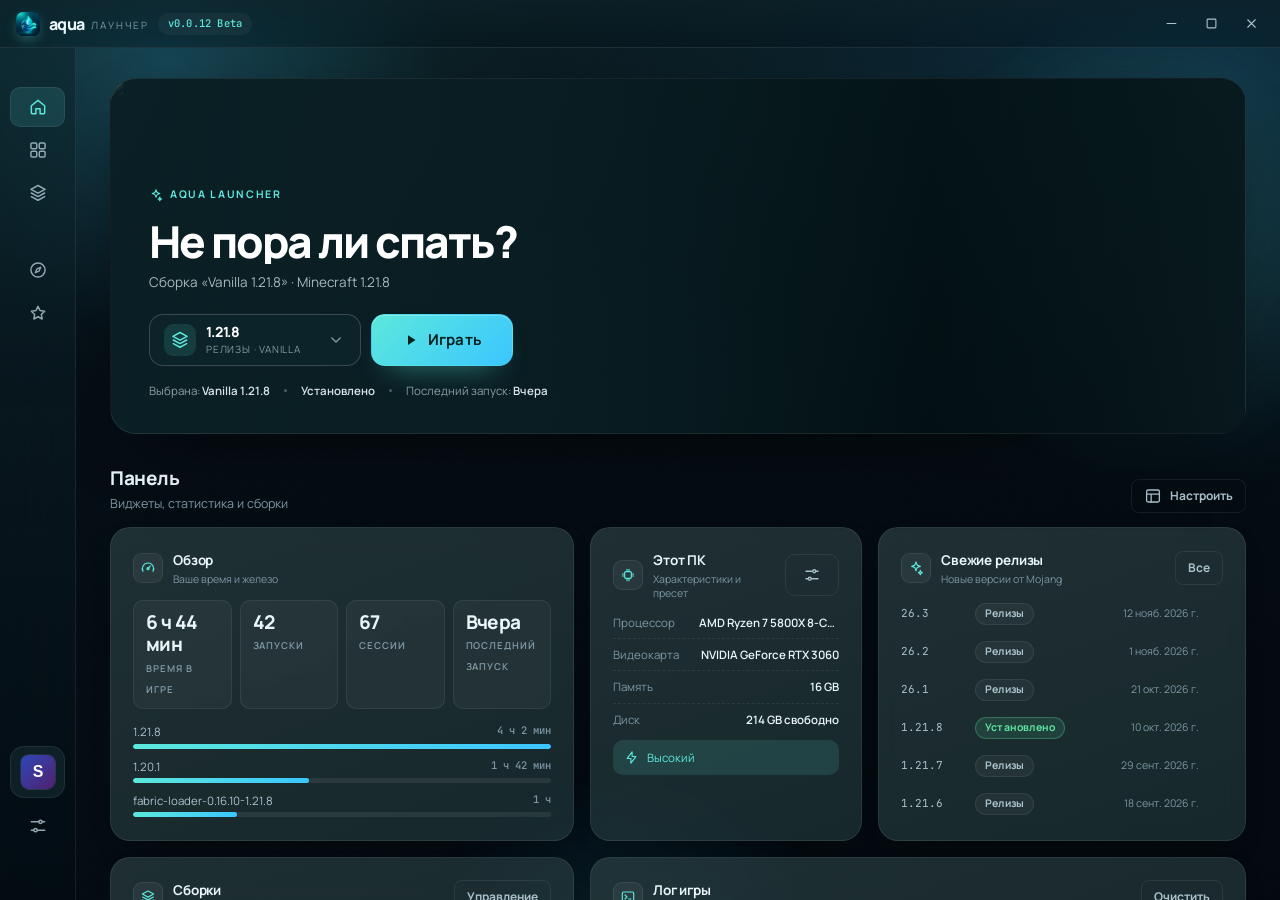
==== commit 17327d31: "v0.0.12 Beta: fix all reported issues" ====
--- a/ui/index.html
+++ b/ui/index.html
@@ -73,7 +73,7 @@
         <img class="brand-mark" src="assets/logo-64.png" alt="" />
         <span class="brand-word" data-edit-key="brand.word">aqua</span>
         <span class="brand-tag" data-i18n="brand.tag">launcher</span>
-        <span class="chip chip-soft chip-mono" id="version-chip">v0.0.11 Beta</span>
+        <span class="chip chip-soft chip-mono" id="version-chip">v0.0.12 Beta</span>
       </div>
       <div class="window-controls" id="window-controls">
         <button class="win-btn" id="win-min" data-i18n-title="window.minimize" aria-label="Minimize"><svg class="ico"><use href="#i-minus"></use></svg></button>
@@ -99,7 +99,7 @@
             <span data-i18n="nav.settings">Настройки</span>
           </button>
           <div class="rail-version">
-            <span id="rail-version">0.0.11 Beta</span><span class="dot"></span><span id="rail-platform">Windows</span>
+            <span id="rail-version">0.0.12 Beta</span><span class="dot"></span><span id="rail-platform">Windows</span>
           </div>
         </div>
       </aside>
@@ -107,7 +107,7 @@
       <main class="view" id="view">
         <div class="update-banner" id="update-banner" hidden>
           <span class="update-dot"></span>
-          <div class="update-text"><b data-i18n="update.title">Доступно обновление</b><span id="update-version">0.0.11 Beta</span><em id="update-detail"></em></div>
+          <div class="update-text"><b data-i18n="update.title">Доступно обновление</b><span id="update-version">0.0.12 Beta</span><em id="update-detail"></em></div>
           <button class="btn btn-quiet btn-sm" id="update-notes" data-i18n="update.notes">Что нового</button>
           <button class="btn btn-soft btn-sm" id="update-open"><svg class="ico"><use href="#i-download"></use></svg><span id="update-label" data-i18n="update.download">Скачать</span></button>
           <button class="win-btn" id="update-hide" aria-label="Hide"><svg class="ico"><use href="#i-close"></use></svg></button>
@@ -143,7 +143,7 @@
           </div>
 
           <div class="section-head">
-            <div><h2 data-i18n="widget.stats">Обзор</h2><p data-i18n="widget.statsSub">Твоя статистика и железо</p></div>
+            <div><h2 data-i18n="home.dashboard">Панель</h2><p data-i18n="home.dashboardSub">Виджеты, статистика и сборки</p></div>
             <button class="btn btn-quiet btn-sm" id="customize-btn"><svg class="ico"><use href="#i-layout"></use></svg><span data-i18n="widget.customize">Настроить</span></button>
           </div>
           <div class="widgets" id="widgets"></div>
@@ -442,7 +442,9 @@
                       <label class="swatch swatch-custom" data-accent="custom" title="Custom color">
                         <input type="color" id="accent-custom" value="#5ce8dc" aria-label="Custom accent color">
                       </label>
-                    </div></div>
+                    </div>
+                    <label class="accent-hex"><span>#</span><input id="accent-hex" maxlength="6" spellcheck="false" autocomplete="off" aria-label="Accent HEX"></label>
+                    </div>
                   </div>
                   <div class="field">
                     <div class="field-label"><b data-i18n="set.radius">Скругления</b></div>
@@ -695,6 +697,19 @@
                     <div class="field-label"><b data-i18n="set.discord">Показывать лаунчер в Discord</b><span class="hint" data-i18n="set.discordSub">Статус лаунчера и игры в профиле Discord</span></div>
                     <div class="field-control"><button class="switch" id="discord-switch" role="switch"><i></i></button></div>
                   </div>
+                  <div class="agent-box">
+                    <div class="agent-head"><b data-i18n="set.agent">AI-агент</b><span class="chip chip-soft" id="agent-state">—</span></div>
+                    <p class="hint" data-i18n="set.agentSub">Подключите лаунчер к Claude Code, Codex или Hermes — агент сможет ставить моды и запускать сборки.</p>
+                    <div class="agent-tools">
+                      <div class="agent-tool"><b>Claude Code</b><span class="chip" data-agent-state="claude">—</span><button class="btn btn-soft btn-sm" data-agent="claude" data-i18n="set.agentConnect">Подключить</button></div>
+                      <div class="agent-tool"><b>Codex</b><span class="chip" data-agent-state="codex">—</span><button class="btn btn-soft btn-sm" data-agent="codex" data-i18n="set.agentConnect">Подключить</button></div>
+                      <div class="agent-tool"><b>Hermes</b><span class="chip" data-agent-state="hermes">—</span><button class="btn btn-soft btn-sm" data-agent="hermes" data-i18n="set.agentConnect">Подключить</button></div>
+                    </div>
+                    <div class="agent-actions">
+                      <button class="btn btn-quiet btn-sm" id="agent-test"><svg class="ico"><use href="#i-terminal"></use></svg><span data-i18n="set.agentTest">Проверить сервер</span></button>
+                      <code id="agent-path"></code>
+                    </div>
+                  </div>
                   <div class="field">
                     <div class="field-label"><b data-i18n="set.factoryReset">Сброс настроек</b><span class="hint" data-i18n="set.factoryResetSub">Вернуть внешний вид и параметры запуска к заводским</span></div>
                     <div class="field-control"><button class="btn btn-danger btn-sm" id="factory-reset"><svg class="ico"><use href="#i-refresh"></use></svg><span data-i18n="common.reset">Сбросить</span></button></div>
@@ -706,7 +721,7 @@
                   <div class="hr"></div>
                   <div class="about-row">
                     <img class="brand-mark" src="assets/logo-64.png" alt="" />
-                    <div><b>Aqua Launcher <span id="about-version">0.0.11 Beta</span></b><p data-i18n="set.aboutText">Открытый лаунчер на Rust + Tauri. Без рекламы и слежки.</p></div>
+                    <div><b>Aqua Launcher <span id="about-version">0.0.12 Beta</span></b><p data-i18n="set.aboutText">Открытый лаунчер на Rust + Tauri. Без рекламы и слежки.</p></div>
                     <button class="btn btn-soft btn-sm" id="about-github"><svg class="ico"><use href="#i-external"></use></svg><span>GitHub</span></button>
                   </div>
                 </div>
--- a/ui/styles.css
+++ b/ui/styles.css
@@ -1636,6 +1636,12 @@
 #page-pack.is-catalog .pack-crumb{margin-bottom:8px;padding:2px 0 10px;border-bottom:1px solid var(--line);background:none;backdrop-filter:none}
 #page-pack.is-catalog .result-row.add-row{min-height:88px}
 
+/* rail active marker must stay attached to the row in every state */
+html[data-rail="auto"] .rail.is-open .nav-item.is-on::before,
+html[data-rail="auto"] .rail:hover .nav-item.is-on::before,
+html[data-rail="auto"] .rail:focus-within .nav-item.is-on::before{left:0!important;right:auto!important;display:block!important}
+html[data-rail="icons"] .rail.is-open .nav-item.is-on::before{left:0!important;right:auto!important;display:block!important}
+
 /* smooth, consistent surfaces in light theme */
 html[data-theme="light"] .icard:hover{box-shadow:0 18px 34px -26px rgba(12,40,52,.3)}
 html[data-theme="light"] .toast{background:#fff!important;color:var(--text)!important;border-color:rgba(12,40,52,.14)!important}
@@ -2014,3 +2020,209 @@
 .iti-row.is-disabled{opacity:.5}
 .iti-foot{display:flex;align-items:center;justify-content:space-between;gap:10px;margin-top:14px;padding-top:12px;border-top:1px solid var(--line);font-size:11px;color:var(--muted)}
 .iti-empty{padding:20px;text-align:center;color:var(--muted);font-size:12px}
+
+/* ============================================================
+   v0.0.12 — issue fixes: rail, catalog filters, lightbox, themes
+   ============================================================ */
+html[data-rail="auto"] .rail:not(:hover):not(:focus-within):not(.is-open) .nav-item.is-on::before,
+html[data-rail="icons"] .nav-item.is-on::before{display:none}
+html[data-rail="auto"] .rail:not(:hover):not(:focus-within):not(.is-open) .nav-item.is-on,
+html[data-rail="icons"] .nav-item.is-on{background:var(--accent-soft);color:var(--text)}
+html[data-rail="auto"] .rail:not(:hover):not(:focus-within):not(.is-open) .nav-item.is-on .ico,
+html[data-rail="icons"] .nav-item.is-on .ico{color:var(--accent)}
+html[data-rail="auto"] .rail:hover .nav-item.is-on::before,
+html[data-rail="auto"] .rail:focus-within .nav-item.is-on::before,
+html[data-rail="auto"] .rail.is-open .nav-item.is-on::before{left:0;right:auto;display:block}
+.rail.is-open{width:238px!important;padding:20px 14px 14px!important}
+.rail.is-open .nav-count,.rail.is-open .account-meta,.rail.is-open .account-chevron{display:flex}
+.rail.is-open .rail-version{opacity:1;pointer-events:auto}
+.rail.is-open .nav-item{justify-content:flex-start;padding:0 12px}
+
+#page-discover .catalog-side .catalog-panel{display:flex;flex-direction:column;align-items:stretch;gap:14px;width:100%;min-width:0;padding:16px;position:static}
+#page-discover .catalog-side .catalog-panel > *{width:100%;min-width:0;max-width:100%}
+#page-discover .catalog-side .catalog-panel .field{display:flex;flex-direction:column;gap:6px}
+#page-discover .catalog-side .catalog-panel .field-label{margin:0}
+#page-discover .catalog-side .catalog-panel .select-inline{width:100%}
+#page-discover .catalog-side .segmented{display:flex;flex-wrap:wrap}
+#page-discover .catalog-side .seg{flex:1 1 auto;min-width:0;justify-content:center;text-align:center;padding:7px 8px}
+#page-discover .catalog-side .catalog-panel-head{display:flex;align-items:center;justify-content:space-between;gap:8px}
+#page-discover .catalog-side #discover-cats{display:flex;flex-wrap:wrap;gap:6px;max-height:250px;overflow-y:auto;padding:2px}
+#page-discover .catalog-side .cat-chip{max-width:100%}
+#page-discover .catalog-side .catalog-toggle{display:flex;align-items:center;justify-content:space-between;gap:10px;white-space:normal}
+#page-discover .catalog-side .catalog-reset{width:100%;justify-content:center;border-top:1px solid var(--line);padding-top:12px;margin-top:2px}
+
+/* image lightbox */
+.lightbox{position:fixed;inset:0;z-index:120;display:flex;flex-direction:column;align-items:center;justify-content:center;padding:26px 26px 18px;background:rgba(3,9,13,.9);backdrop-filter:blur(16px);animation:lbIn 180ms var(--ease)}
+@keyframes lbIn{from{opacity:0}to{opacity:1}}
+.lb-stage{display:flex;align-items:center;justify-content:center;flex:1;min-height:0;width:100%;position:relative;overflow:hidden;cursor:grab}
+.lb-stage.is-dragging{cursor:grabbing}
+.lb-frame{margin:0;display:flex;align-items:center;justify-content:center;max-width:100%;max-height:100%}
+.lb-img{max-width:calc(100vw - 160px);max-height:calc(100vh - 190px);object-fit:contain;border-radius:12px;box-shadow:0 30px 80px -30px rgba(0,0,0,.9);transition:transform 120ms ease-out;user-select:none;-webkit-user-drag:none;transform-origin:center}
+.lb-close,.lb-prev,.lb-next{position:absolute;top:18px;z-index:3;width:40px;height:40px;display:grid;place-items:center;border-radius:999px;background:rgba(10,18,24,.65);border:1px solid rgba(255,255,255,.16);color:#fff;backdrop-filter:blur(12px)}
+.lb-close{right:18px}.lb-prev{left:16px;top:50%;transform:translateY(-50%)}.lb-next{right:16px;top:50%;transform:translateY(-50%)}
+.lb-prev[hidden],.lb-next[hidden]{display:none}
+.lb-close:hover,.lb-prev:hover,.lb-next:hover{background:var(--accent);color:var(--accent-ink);border-color:transparent}
+.lb-caption{flex:none;max-width:min(100%,980px);display:flex;align-items:center;justify-content:space-between;gap:16px;padding:10px 4px 8px;color:#e9f5f8;font-size:12px}
+.lb-title{font-weight:650;overflow:hidden;text-overflow:ellipsis;white-space:nowrap}
+.lb-count{color:rgba(214,238,244,.6);font-family:var(--font-mono);font-size:11px;flex:none}
+.lb-thumbs{flex:none;display:flex;gap:7px;max-width:100%;overflow-x:auto;padding:2px 0 4px;scrollbar-width:thin}
+.lb-thumb{width:62px;height:40px;padding:0;border-radius:7px;overflow:hidden;border:2px solid transparent;opacity:.55;transition:opacity var(--fast),border-color var(--fast);flex:none}
+.lb-thumb img{width:100%;height:100%;object-fit:cover}
+.lb-thumb:hover{opacity:.85}
+.lb-thumb.is-on{border-color:var(--accent);opacity:1}
+.lb-zoom{position:absolute;left:18px;top:22px;z-index:3;padding:6px 10px;border-radius:999px;background:rgba(10,18,24,.6);border:1px solid rgba(255,255,255,.14);color:#e9f5f8;font-size:11px;font-family:var(--font-mono)}
+body.lightbox-open{overflow:hidden}
+
+/* live theme cards */
+.theme-card-opt{padding:10px}
+.tc-preview{height:auto!important;aspect-ratio:16/10;border-radius:10px;position:relative;overflow:hidden;border:1px solid var(--line)}
+.tc-preview::before{content:"";position:absolute;inset:8px 8px auto;height:8px;border-radius:4px;background:var(--accent);opacity:.85}
+.tc-preview::after{content:"";position:absolute;left:8px;right:34%;top:24px;bottom:8px;border-radius:6px;background:color-mix(in srgb,var(--text) 12%,transparent)}
+.tc-system{background:linear-gradient(115deg,var(--panel-solid) 50%,#f3f8fa 50%)}
+.tc-light{background:#f4f8fa}
+.tc-dark{background:linear-gradient(150deg,#101a22,#070d12)}
+.tc-oled{background:#000}
+.theme-card-opt.is-on .tc-preview{box-shadow:0 0 0 2px var(--accent)}
+.theme-grid{grid-template-columns:repeat(auto-fill,minmax(150px,1fr))}
+.theme-grid .theme-swatch{min-width:0}
+.accent-hex{display:inline-flex;align-items:center;gap:2px;height:34px;padding:0 10px;border-radius:var(--r-sm);border:1px solid var(--line-strong);background:var(--field);font-family:var(--font-mono);font-size:12px}
+.accent-hex span{color:var(--muted)}
+.accent-hex input{width:62px;border:0;background:none;outline:none;font:inherit;text-transform:lowercase;color:var(--text)}
+
+/* library compact install */
+.vcard-install{width:auto!important;min-width:0;padding:0 12px!important;height:30px!important;font-size:11.5px!important;justify-content:center;opacity:.9}
+.vcard:hover .vcard-install,.vcard-install:focus-visible{opacity:1;background:var(--accent-soft)!important;border-color:color-mix(in srgb,var(--accent) 40%,var(--line))!important}
+@media (hover:none){.vcard-install{opacity:1}}
+
+/* pack status + tabs + settings */
+.pack-head .pack-alert{display:inline-flex;align-items:center;gap:6px;padding:5px 9px;border-radius:999px;font-size:10.5px;font-weight:700;border:1px solid var(--line)}
+.pack-alert.is-ok{color:var(--ok);background:var(--ok-soft);border-color:color-mix(in srgb,var(--ok) 30%,transparent)}
+.pack-alert.is-warn{color:var(--warn);background:color-mix(in srgb,var(--warn) 14%,transparent);border-color:color-mix(in srgb,var(--warn) 32%,transparent)}
+.pack-alert.is-critical{color:var(--danger);background:var(--danger-soft);border-color:color-mix(in srgb,var(--danger) 34%,transparent)}
+.pack-alert .ico{width:13px;height:13px}
+.pack-settings{display:flex;flex-direction:column;gap:16px;max-height:min(70vh,620px);overflow-y:auto;padding-right:4px}
+.ps-section{border:1px solid var(--line);border-radius:var(--r);background:var(--s1);padding:14px}
+.ps-section h4{font-size:12px;text-transform:uppercase;letter-spacing:.07em;color:var(--muted);margin-bottom:10px}
+.ps-grid{display:grid;grid-template-columns:repeat(auto-fit,minmax(190px,1fr));gap:10px}
+.ps-row{display:flex;align-items:center;justify-content:space-between;gap:10px;padding:7px 0;border-bottom:1px solid var(--line)}
+.ps-row:last-child{border-bottom:0}
+.ps-danger{border-color:color-mix(in srgb,var(--danger) 30%,var(--line));background:var(--danger-soft)}
+.ps-actions{display:flex;flex-wrap:wrap;gap:8px}
+
+/* sticky pack add header */
+#page-pack.is-catalog #pack-add-panel{max-height:calc(100vh - 112px);overflow-y:auto;overflow-x:hidden;padding-right:6px;scrollbar-gutter:stable}
+.pack-add-head{position:sticky;top:0;z-index:8;display:flex;align-items:center;gap:10px;padding:10px 0;background:var(--bg);border-bottom:1px solid var(--line);margin-bottom:6px}
+.pack-add-head .pack-add-icon{width:38px;height:38px;border-radius:9px;object-fit:cover;flex:none;box-shadow:var(--shadow-sm)}
+.pack-add-title{flex:1;min-width:0;display:flex;flex-direction:column;gap:1px}
+.pack-add-title b{font-size:15px;line-height:1.3;overflow:hidden;text-overflow:ellipsis;white-space:nowrap}
+.pack-add-title small{font-size:11px;color:var(--muted);overflow:hidden;text-overflow:ellipsis;white-space:nowrap}
+#pack-add-back .ico{transform:rotate(90deg)}
+#pack-add-results{max-height:none}
+#page-pack.is-catalog .pack-cat-side{max-height:calc(100vh - 220px);overflow-y:auto}
+
+/* home stat tiles */
+.widget .hs,.widget .stat{min-height:64px;align-items:flex-start}
+.widget .hs b,.widget .stat b{white-space:nowrap;font-variant-numeric:tabular-nums}
+.widget .hs span,.widget .stat span{line-height:1.25}
+
+@media (max-width:960px){
+  .theme-grid{grid-template-columns:repeat(auto-fill,minmax(132px,1fr))}
+  .lb-img{max-width:calc(100vw - 40px);max-height:calc(100vh - 220px)}
+  .lb-prev{left:8px}.lb-next{right:8px}
+}
+
+/* ============================================================
+   v0.0.12 — issue #18–#32 polish
+   ============================================================ */
+/* #18 accent bar stays attached in every rail mode */
+html[data-rail="icons"] .rail:not(.is-open) .nav-item.is-on::before,
+html[data-rail="auto"] .rail:not(:hover):not(:focus-within):not(.is-open) .nav-item.is-on::before{display:none}
+html[data-rail="auto"] .rail.is-open .nav-item.is-on::before,
+html[data-rail="icons"] .rail.is-open .nav-item.is-on::before{left:0;right:auto}
+html[data-rail="auto"] .rail:not(:hover):not(:focus-within):not(.is-open) .nav-item.is-on{background:var(--accent-soft);color:var(--accent)}
+
+/* #19 category sidebar stacks instead of collapsing */
+#page-discover .catalog-side{align-self:start}
+#page-discover .catalog-side .catalog-panel{display:flex;flex-direction:column;align-items:stretch;gap:14px;position:static;padding:16px;min-width:0}
+#page-discover .catalog-side .catalog-panel>*{width:100%;min-width:0}
+#page-discover .catalog-side .catalog-panel .cat-row{flex-wrap:wrap;max-height:230px;overflow-y:auto;overflow-x:visible;padding:2px 2px 4px}
+#page-discover .catalog-side .catalog-side-head{display:flex;align-items:center;justify-content:space-between;gap:8px}
+#page-discover .catalog-side .segmented{width:100%}
+#page-discover .catalog-side .seg{flex:1;text-align:center}
+
+/* #23 in-pack catalog: one sticky header, own scroll area */
+#pack-add-panel{display:flex;flex-direction:column;max-height:calc(100vh - 150px);min-height:0}
+#pack-add-panel .pack-add-head{position:sticky;top:0;z-index:7;display:flex;align-items:center;gap:10px;padding:8px 0 12px;margin-bottom:8px;background:color-mix(in srgb,var(--bg) 82%,transparent);backdrop-filter:blur(14px);border-bottom:1px solid var(--line)}
+#pack-add-panel .pack-add-head .pack-add-title{flex:1;min-width:0}
+#pack-add-panel .pack-add-head b{display:block;font-size:16px;overflow:hidden;text-overflow:ellipsis;white-space:nowrap}
+#pack-add-panel .pack-add-head small{display:block;color:var(--muted);font-size:11.5px;overflow:hidden;text-overflow:ellipsis;white-space:nowrap}
+.pack-add-icon{width:38px;height:38px;border-radius:9px;object-fit:cover;flex:none;border:1px solid var(--line-strong)}
+#pack-add-panel #pack-add-results{overflow-y:auto;min-height:0;max-height:none;flex:1}
+#page-pack.is-catalog .pack-cat-side{position:sticky;top:72px;max-height:calc(100vh - 220px);overflow-y:auto}
+#page-pack.is-catalog #pack-add-panel{max-height:none;height:calc(100vh - 140px)}
+
+/* #31 pack menu + settings */
+.pack-menu-wrap{position:relative}
+.pack-menu{position:absolute;right:0;top:calc(100% + 8px);z-index:45;min-width:224px;padding:6px;border-radius:12px;border:1px solid var(--line-strong);background:var(--panel-solid);box-shadow:var(--shadow);display:flex;flex-direction:column;gap:2px}
+.pack-menu button{display:flex;align-items:center;gap:9px;width:100%;padding:9px 10px;border-radius:8px;color:var(--text-dim);font-size:12.5px;text-align:left}
+.pack-menu button:hover{background:var(--s2);color:var(--text)}
+.pack-menu button .ico{width:17px;height:17px;color:var(--muted)}
+.pack-menu-div{height:1px;background:var(--line);margin:5px 4px}
+.pack-settings{display:flex;flex-direction:column;gap:14px}
+.pack-settings section{display:flex;flex-direction:column;gap:8px;padding:12px;border-radius:12px;border:1px solid var(--line);background:var(--s1)}
+.pack-settings h4{margin:0;font-size:10.5px;letter-spacing:.08em;text-transform:uppercase;color:var(--muted);font-weight:700}
+.pack-settings-row{display:flex;flex-wrap:wrap;gap:8px}
+.pack-settings section.is-danger{border-color:color-mix(in srgb,var(--danger) 30%,var(--line));background:var(--danger-soft)}
+
+/* #32 pack health */
+.pack-status-btn{display:inline-flex;align-items:center;gap:6px;max-width:100%;padding:4px 9px;border-radius:999px;border:1px solid var(--line);background:var(--s1);color:var(--text);font:inherit;font-size:12.5px;font-weight:650}
+.pack-status-btn .ico{width:15px;height:15px}
+.pack-status-btn.is-ok{color:var(--ok);border-color:color-mix(in srgb,var(--ok) 32%,transparent);background:var(--ok-soft)}
+.pack-status-btn.is-warn{color:var(--warn);border-color:color-mix(in srgb,var(--warn) 34%,transparent);background:color-mix(in srgb,var(--warn) 12%,transparent)}
+.pack-status-btn.is-critical{color:var(--danger);border-color:color-mix(in srgb,var(--danger) 36%,transparent);background:var(--danger-soft)}
+.health-summary{display:flex;align-items:center;gap:9px;padding:11px 13px;border-radius:11px;border:1px solid var(--line);background:var(--s1);margin:10px 0}
+.health-summary.is-ok{color:var(--ok);background:var(--ok-soft)}
+.health-summary.is-warn{color:var(--warn);background:color-mix(in srgb,var(--warn) 12%,transparent)}
+.health-summary.is-critical{color:var(--danger);background:var(--danger-soft)}
+.health-list{display:flex;flex-direction:column;gap:6px;max-height:320px;overflow-y:auto}
+.health-item{display:flex;flex-direction:column;gap:2px;padding:9px 11px;border-radius:9px;background:var(--s1);border:1px solid var(--line)}
+.health-item b{font-size:12.5px}
+.health-item span{font-size:11.5px;color:var(--muted)}
+.health-item.is-critical{border-color:color-mix(in srgb,var(--danger) 30%,var(--line))}
+.health-item.is-warn{border-color:color-mix(in srgb,var(--warn) 26%,var(--line))}
+
+/* #28 sessions + parallel launch */
+.pl-grid{display:flex;flex-direction:column;gap:10px}
+.pl-field{display:flex;flex-direction:column;gap:6px;font-size:12px;color:var(--text-dim)}
+.pl-check{display:flex;align-items:flex-start;gap:9px;padding:10px 12px;border-radius:10px;border:1px solid var(--line);background:var(--s1);font-size:12px;color:var(--text-dim);cursor:pointer}
+.pl-check input{margin-top:2px;flex:none}
+.notice.warn{display:flex;gap:9px;padding:11px 12px;border-radius:10px;border:1px solid color-mix(in srgb,var(--warn) 34%,var(--line));background:color-mix(in srgb,var(--warn) 10%,transparent);color:var(--text-dim);font-size:12px}
+.session-list{display:flex;flex-direction:column;gap:7px;max-height:340px;overflow-y:auto}
+.session-row{display:flex;align-items:center;gap:10px;padding:9px 11px;border-radius:11px;border:1px solid var(--line);background:var(--s1)}
+.session-ico{width:34px;height:34px;border-radius:8px;display:grid;place-items:center;background:var(--accent-soft);color:var(--accent);flex:none}
+.session-main{flex:1;min-width:0;display:flex;flex-direction:column;gap:1px}
+.session-main b{font-size:12.5px;overflow:hidden;text-overflow:ellipsis;white-space:nowrap}
+.session-main span{font-size:11px;color:var(--muted)}
+
+/* #29 agent box */
+.agent-box{display:flex;flex-direction:column;gap:10px;padding:14px;border-radius:12px;border:1px solid var(--line);background:var(--s1);margin:4px 0 2px}
+.agent-head{display:flex;align-items:center;justify-content:space-between;gap:8px}
+.agent-head .chip.ok{color:var(--ok);background:var(--ok-soft);border-color:color-mix(in srgb,var(--ok) 30%,transparent)}
+.agent-tools{display:flex;flex-direction:column;gap:6px}
+.agent-tool{display:grid;grid-template-columns:minmax(0,1fr) auto auto;align-items:center;gap:8px;padding:7px 9px;border-radius:9px;background:var(--panel);border:1px solid var(--line)}
+.agent-tool b{font-size:12px}
+.agent-tool .chip.ok{color:var(--ok);background:var(--ok-soft);border-color:color-mix(in srgb,var(--ok) 30%,transparent)}
+.agent-actions{display:flex;align-items:center;gap:8px;flex-wrap:wrap}
+.agent-actions code{font-family:var(--font-mono);font-size:10.5px;color:var(--muted);overflow:hidden;text-overflow:ellipsis;white-space:nowrap;max-width:100%}
+
+/* #27 stat tiles and tags */
+.hero-stats .hs,.stat-grid .stat{min-height:74px;height:100%}
+.hero-stats .hs b,.stat-grid .stat b{white-space:nowrap}
+.tag{font-size:11.5px;padding:4px 9px}
+
+@media (max-width:760px){
+  .pack-menu{right:-4px;min-width:210px}
+  .agent-tool{grid-template-columns:minmax(0,1fr) auto}
+  .agent-tool .chip{display:none}
+}
+
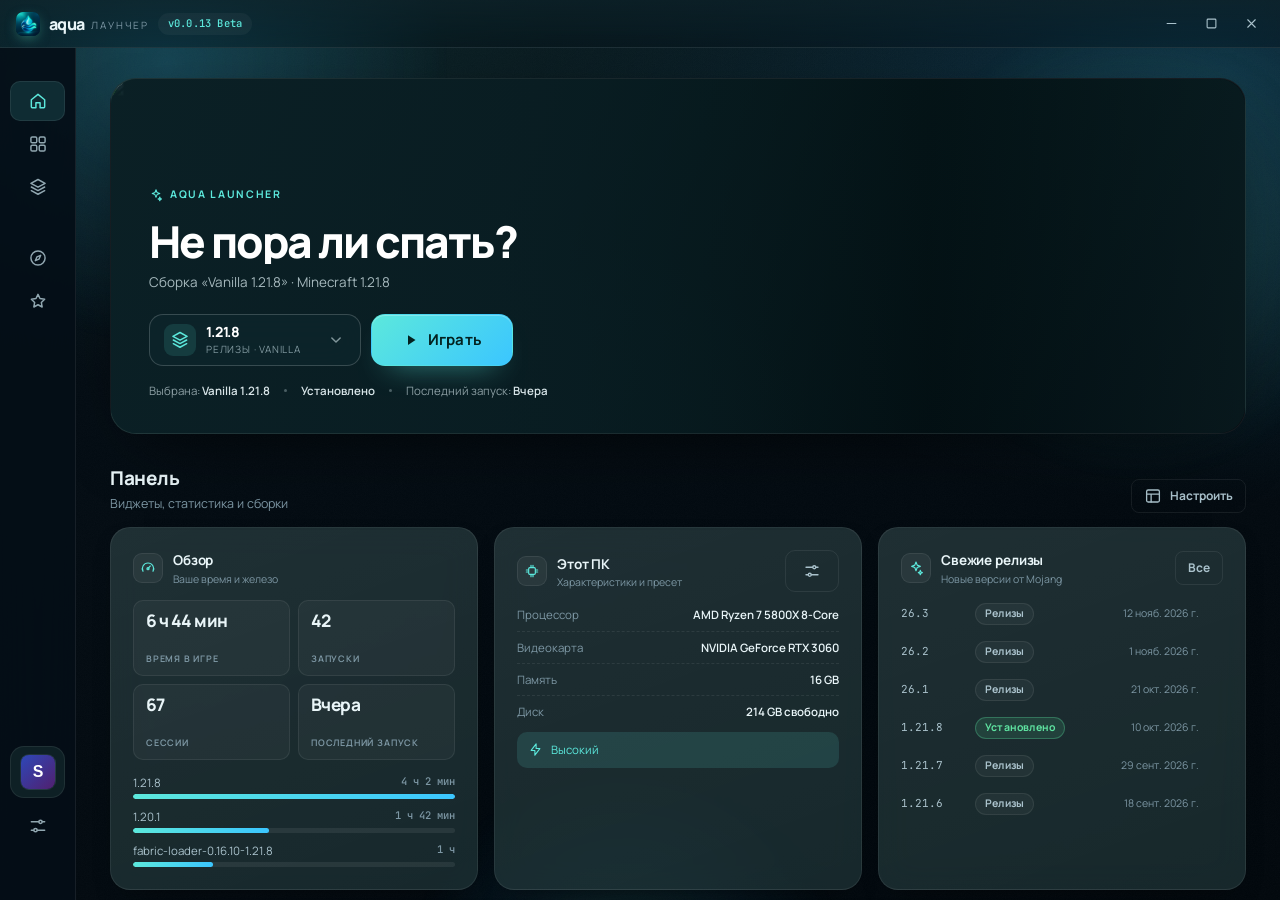
==== commit 1e7fb638: "v0.0.13 Beta: async mod scanning, sidebar fix, design refresh and Figma kit" ====
--- a/ui/index.html
+++ b/ui/index.html
@@ -73,7 +73,7 @@
         <img class="brand-mark" src="assets/logo-64.png" alt="" />
         <span class="brand-word" data-edit-key="brand.word">aqua</span>
         <span class="brand-tag" data-i18n="brand.tag">launcher</span>
-        <span class="chip chip-soft chip-mono" id="version-chip">v0.0.12 Beta</span>
+        <span class="chip chip-soft chip-mono" id="version-chip">v0.0.13 Beta</span>
       </div>
       <div class="window-controls" id="window-controls">
         <button class="win-btn" id="win-min" data-i18n-title="window.minimize" aria-label="Minimize"><svg class="ico"><use href="#i-minus"></use></svg></button>
@@ -99,7 +99,7 @@
             <span data-i18n="nav.settings">Настройки</span>
           </button>
           <div class="rail-version">
-            <span id="rail-version">0.0.12 Beta</span><span class="dot"></span><span id="rail-platform">Windows</span>
+            <span id="rail-version">0.0.13 Beta</span><span class="dot"></span><span id="rail-platform">Windows</span>
           </div>
         </div>
       </aside>
@@ -107,7 +107,7 @@
       <main class="view" id="view">
         <div class="update-banner" id="update-banner" hidden>
           <span class="update-dot"></span>
-          <div class="update-text"><b data-i18n="update.title">Доступно обновление</b><span id="update-version">0.0.12 Beta</span><em id="update-detail"></em></div>
+          <div class="update-text"><b data-i18n="update.title">Доступно обновление</b><span id="update-version">0.0.13 Beta</span><em id="update-detail"></em></div>
           <button class="btn btn-quiet btn-sm" id="update-notes" data-i18n="update.notes">Что нового</button>
           <button class="btn btn-soft btn-sm" id="update-open"><svg class="ico"><use href="#i-download"></use></svg><span id="update-label" data-i18n="update.download">Скачать</span></button>
           <button class="win-btn" id="update-hide" aria-label="Hide"><svg class="ico"><use href="#i-close"></use></svg></button>
@@ -377,7 +377,7 @@
               <form id="offline-form" class="stack">
                 <label class="input"><input id="offline-name" maxlength="16" placeholder="Steve" autocomplete="off" aria-describedby="offline-hint offline-error"></label>
                 <p class="field-error" id="offline-error" role="alert" hidden></p>
-                <button class="btn btn-primary" type="submit"><svg class="ico"><use href="#i-plus"></use></svg><span data-i18n="accounts.add">Добавить</span></button>
+                <button class="btn btn-soft" type="submit"><svg class="ico"><use href="#i-plus"></use></svg><span data-i18n="accounts.add">Добавить</span></button>
               </form>
               <p class="hint" id="offline-hint" data-i18n="accounts.nameHint">3–16 символов: буквы, цифры и «_».</p>
               <div class="hr"></div>
@@ -721,7 +721,7 @@
                   <div class="hr"></div>
                   <div class="about-row">
                     <img class="brand-mark" src="assets/logo-64.png" alt="" />
-                    <div><b>Aqua Launcher <span id="about-version">0.0.12 Beta</span></b><p data-i18n="set.aboutText">Открытый лаунчер на Rust + Tauri. Без рекламы и слежки.</p></div>
+                    <div><b>Aqua Launcher <span id="about-version">0.0.13 Beta</span></b><p data-i18n="set.aboutText">Открытый лаунчер на Rust + Tauri. Без рекламы и слежки.</p></div>
                     <button class="btn btn-soft btn-sm" id="about-github"><svg class="ico"><use href="#i-external"></use></svg><span>GitHub</span></button>
                   </div>
                 </div>
--- a/ui/styles.css
+++ b/ui/styles.css
@@ -1588,13 +1588,6 @@
 /* auto-collapsing rail: icons by default, full labels while hovered */
 html[data-rail="auto"] .rail{width:76px;padding:20px 10px 14px;transition:width 220ms var(--ease),padding 220ms var(--ease),box-shadow 220ms var(--ease)}
 html[data-rail="auto"] .rail:hover{width:238px;padding:20px 14px 14px;box-shadow:18px 0 44px -30px rgba(0,0,0,.7)}
-html[data-rail="auto"] .rail:not(:hover) .rail-label{text-align:center;font-size:0;height:10px;padding:0 0 4px;overflow:hidden}
-html[data-rail="auto"] .rail:not(:hover) .nav-item{justify-content:center;padding:0}
-html[data-rail="auto"] .rail:not(:hover) .nav-item>span,html[data-rail="auto"] .rail:not(:hover) .nav-count{display:none}
-html[data-rail="auto"] .rail:not(:hover) .account-card{justify-content:center;padding:7px}
-html[data-rail="auto"] .rail:not(:hover) .account-meta,html[data-rail="auto"] .rail:not(:hover) .account-chevron{display:none}
-html[data-rail="auto"] .rail:not(:hover) .rail-version{opacity:0;pointer-events:none}
-html[data-rail="auto"] .rail:not(:hover) .nav-item.is-on::before{left:auto;right:-10px}
 html[data-theme="light"][data-rail="auto"] .rail:hover{box-shadow:18px 0 40px -30px rgba(12,40,52,.35)}
 
 /* hover affordance on pack cards */
@@ -1799,13 +1792,6 @@
 }
 html[data-rail="auto"] .rail:hover,html[data-rail="auto"] .rail:focus-within{width:238px;padding:20px 14px 14px;box-shadow:16px 0 40px -32px rgba(0,0,0,.7)}
 html[data-rail="auto"] .view{margin-left:0!important}
-html[data-rail="auto"] .rail:not(:hover):not(:focus-within) .rail-label{text-align:center;font-size:0;min-height:16px;padding:0 0 4px;overflow:hidden}
-html[data-rail="auto"] .rail:not(:hover):not(:focus-within) .nav-item{justify-content:center;padding:0}
-html[data-rail="auto"] .rail:not(:hover):not(:focus-within) .nav-item>span,html[data-rail="auto"] .rail:not(:hover):not(:focus-within) .nav-count{display:none}
-html[data-rail="auto"] .rail:not(:hover):not(:focus-within) .account-card{justify-content:center;padding:7px}
-html[data-rail="auto"] .rail:not(:hover):not(:focus-within) .account-meta,html[data-rail="auto"] .rail:not(:hover):not(:focus-within) .account-chevron{display:none}
-html[data-rail="auto"] .rail:not(:hover):not(:focus-within) .rail-version{opacity:0;pointer-events:none}
-html[data-rail="auto"] .rail:not(:hover):not(:focus-within) .nav-item.is-on::before{left:auto;right:-10px}
 html[data-theme="light"][data-rail="auto"] .rail{background:linear-gradient(180deg,rgba(255,255,255,.72),rgba(255,255,255,.42))}
 html[data-theme="light"][data-rail="auto"] .rail:hover{box-shadow:16px 0 38px -30px rgba(12,40,52,.35)}
 
@@ -2226,3 +2212,122 @@
   .agent-tool .chip{display:none}
 }
 
+/* ============================================================
+   v0.0.13 — readability, hierarchy and interaction polish
+   ============================================================ */
+
+/* stat tiles: two comfortable columns instead of four cramped ones */
+.stat-tiles{grid-template-columns:repeat(2,minmax(0,1fr));gap:8px}
+.tile{display:flex;flex-direction:column;justify-content:space-between;gap:6px;min-height:76px;padding:10px 12px}
+.tile b{white-space:nowrap;font-size:clamp(16px,1.35vw,19px);line-height:1.15}
+.tile span{font-size:9px;line-height:1.3;letter-spacing:.09em}
+
+/* PC widget values get room to breathe */
+.spec-list b{max-width:60%}
+
+/* instances: actionable ghost card fills the last column */
+.icard-new{
+  align-items:center;justify-content:center;gap:6px;min-height:196px;
+  border:1px dashed color-mix(in srgb,var(--accent) 32%,var(--line));
+  background:color-mix(in srgb,var(--accent) 3%,transparent);
+  color:var(--text-dim);text-align:center;cursor:pointer;
+}
+.icard-new:hover{border-color:color-mix(in srgb,var(--accent) 62%,var(--line));background:var(--accent-soft);color:var(--text);transform:translateY(-2px)}
+.icard-new-icon{display:grid;place-items:center;width:44px;height:44px;border-radius:999px;background:var(--accent-soft);color:var(--accent);margin-bottom:2px}
+.icard-new-icon .ico{width:22px;height:22px}
+.icard-new b{font-size:13px;font-weight:750;color:var(--text)}
+.icard-new small{max-width:210px;font-size:10.5px;line-height:1.45;color:var(--muted)}
+
+/* achievements: one heading, not a second page title */
+.ach-hero-copy{display:flex;flex-direction:column;gap:10px;min-width:0}
+.ach-hero-copy p{max-width:560px;font-size:12.5px;line-height:1.55;color:var(--text-dim)}
+
+/* discover: single, integrated filter header (drawer keeps its close button) */
+#page-discover .catalog-side .catalog-side-head{display:none}
+#page-discover .catalog-side .catalog-panel-head{display:flex}
+#page-discover #discover-panel-close{display:none}
+@media (max-width:1100px){
+  #page-discover .catalog-side:not(.is-open) .catalog-panel-head{display:none}
+  #page-discover .catalog-side.is-open #discover-panel-close{display:grid}
+}
+
+/* theme presets need the full control column, not an intrinsic track */
+.field:has(.theme-grid){grid-template-columns:minmax(170px,1fr) minmax(0,2.4fr);align-items:start}
+.field:has(.theme-grid) .field-label{padding-top:6px}
+.field-control:has(.theme-grid){width:100%}
+.field-control:has(.theme-grid) .theme-grid{width:100%;grid-template-columns:repeat(4,minmax(0,1fr))}
+@media (max-width:1180px){
+  .field-control:has(.theme-grid) .theme-grid{grid-template-columns:repeat(3,minmax(0,1fr))}
+}
+
+/* pack workspace: balanced toolbar and readable markdown headings */
+.pack-selectall{margin-left:auto}
+.pd-markdown h1,.pd-markdown h2{color:var(--ink);margin:14px 0 6px;font-size:15px;font-weight:780;letter-spacing:-.015em;line-height:1.3}
+.pd-markdown h3{font-size:13px}
+
+/* catalog rows: secondary installs, one primary action per screen */
+.rr-side .btn-primary{box-shadow:none}
+.rr-side .btn-primary:not(:disabled){background:var(--s2);border:1px solid var(--line-strong);color:var(--text)}
+.rr-side .btn-primary:not(:disabled):hover{background:var(--accent-soft);border-color:color-mix(in srgb,var(--accent) 55%,var(--line));color:var(--accent)}
+
+/* mobile: the bottom nav must never inherit the desktop hover width */
+@media (max-width:680px){
+  html[data-rail="auto"] .rail,
+  html[data-rail="auto"] .rail:hover,
+  html[data-rail="auto"] .rail:focus-within,
+  html[data-rail="auto"] .rail.is-open{width:100%!important;padding:0 8px!important;box-shadow:none!important}
+}
+
+/* calmer account actions: one primary per panel */
+#offline-form .btn-soft{border-color:var(--line-strong)}
+#ms-login{margin-top:2px}
+
+/* page headers: keep the action beside the title instead of dropping it under the copy */
+@media (max-width:900px){
+  .page-head{flex-direction:row;flex-wrap:wrap;align-items:flex-end}
+  .page-head > .btn{margin-left:auto}
+}
+@media (max-width:680px){
+  .tab{padding-left:9px;padding-right:9px}
+  #discover-sort-wrap{flex:1 1 auto;min-width:0}
+  #discover-filters{flex:0 0 auto}
+}
+
+/* consistent row focus ring inside dense lists */
+.mod-row:focus-within,.result-row:focus-within,.icard:focus-within{border-color:color-mix(in srgb,var(--accent) 55%,var(--line))}
+
+/* ---------------------------------------------------------------
+   rail: overlay expansion on hover only.
+   The page must not reflow when the rail opens, and a clicked nav
+   button must not pin the rail open through :focus-within.
+   --------------------------------------------------------------- */
+@media (min-width:681px){
+  html[data-rail="auto"] .shell{display:block;position:relative}
+  html[data-rail="auto"] .rail{
+    position:absolute;left:0;top:0;bottom:0;z-index:40;
+    width:76px!important;height:auto;padding:20px 10px 14px;
+    background:color-mix(in srgb,var(--bg) 92%,transparent);
+    box-shadow:none;
+    transition:width 180ms var(--ease),padding 180ms var(--ease),box-shadow 180ms var(--ease)!important;
+  }
+  html[data-rail="auto"] .view{width:calc(100% - 76px);height:100%;margin-left:76px!important}
+  html[data-rail="auto"] .rail:hover{width:238px!important;padding:20px 14px 14px;box-shadow:22px 0 56px -34px rgba(0,0,0,.8)}
+  html[data-rail="auto"] .rail:focus-within:not(:hover){width:76px!important;padding:20px 10px 14px;box-shadow:none}
+  html[data-rail="auto"] .rail *{
+    transition-property:color,background-color,border-color,opacity,transform!important;
+    transition-duration:140ms!important;
+  }
+  html[data-rail="auto"] .rail:not(:hover) .rail-label{font-size:0;height:10px;padding:0 0 4px;text-align:center;overflow:hidden}
+  html[data-rail="auto"] .rail:not(:hover) .nav-item{justify-content:center;padding:0}
+  html[data-rail="auto"] .rail:not(:hover) .nav-item>span,
+  html[data-rail="auto"] .rail:not(:hover) .nav-count{display:none}
+  html[data-rail="auto"] .rail:not(:hover) .account-card{justify-content:center;padding:7px}
+  html[data-rail="auto"] .rail:not(:hover) .account-meta,
+  html[data-rail="auto"] .rail:not(:hover) .account-chevron{display:none}
+  html[data-rail="auto"] .rail:not(:hover) .rail-version{opacity:0;pointer-events:none}
+  html[data-rail="auto"] .rail:not(:hover) .nav-item.is-on::before{display:none}
+  html[data-rail="auto"] .rail:hover .nav-item.is-on::before{display:block;left:0;right:auto}
+  html[data-rail="auto"] .rail:focus-visible,html[data-rail="auto"] .rail *:focus-visible{outline-offset:-2px}
+}
+
+
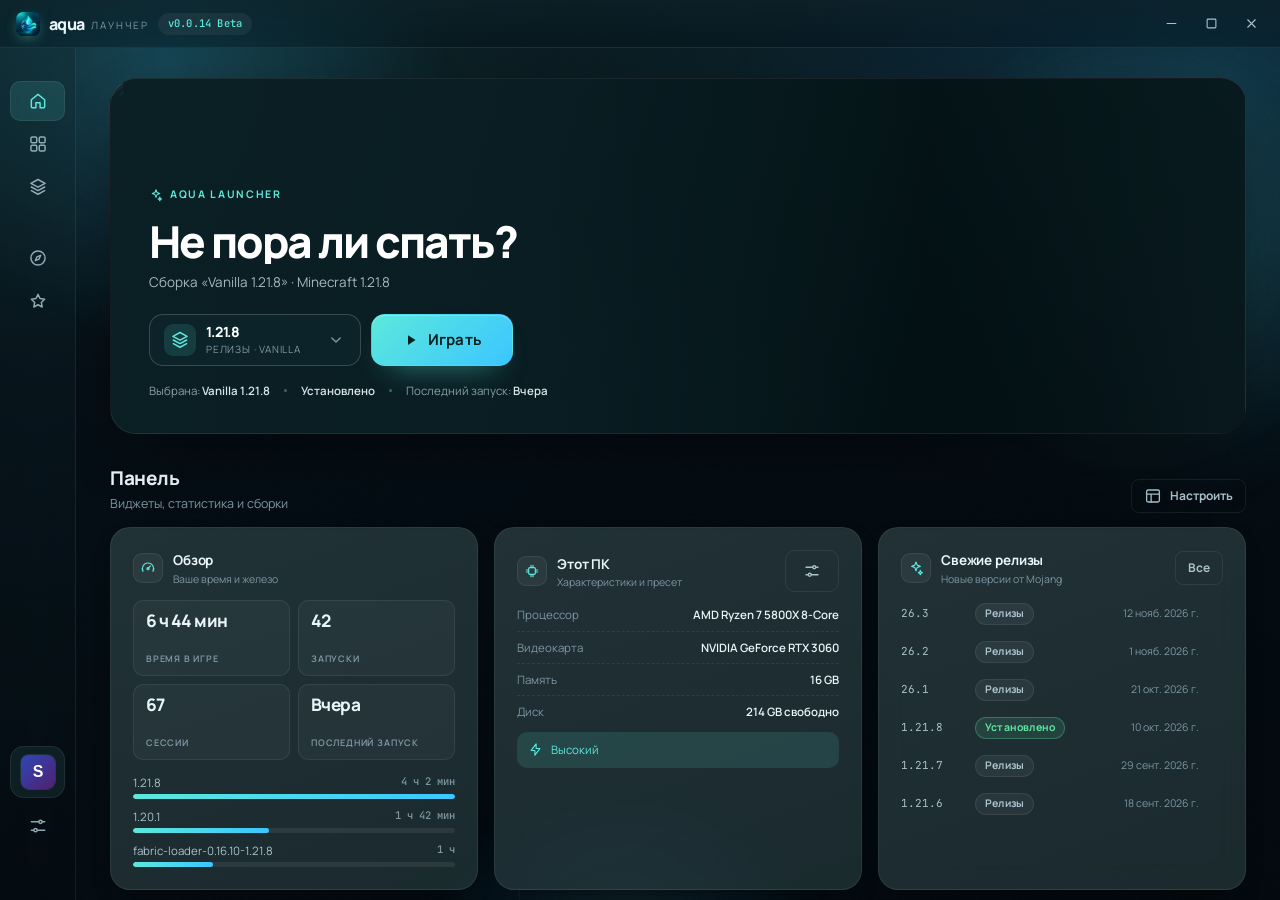
==== commit 86d2ba1c: "v0.0.14 Beta: tz bug fixes, working appearance controls, layered Figma export" ====
--- a/ui/index.html
+++ b/ui/index.html
@@ -54,6 +54,7 @@
   </svg>
 
   <div class="backdrop" aria-hidden="true">
+    <div class="wall-photo"></div>
     <div class="aurora aurora-1"></div>
     <div class="aurora aurora-2"></div>
     <div class="aurora aurora-3"></div>
@@ -73,7 +74,7 @@
         <img class="brand-mark" src="assets/logo-64.png" alt="" />
         <span class="brand-word" data-edit-key="brand.word">aqua</span>
         <span class="brand-tag" data-i18n="brand.tag">launcher</span>
-        <span class="chip chip-soft chip-mono" id="version-chip">v0.0.13 Beta</span>
+        <span class="chip chip-soft chip-mono" id="version-chip">v0.0.14 Beta</span>
       </div>
       <div class="window-controls" id="window-controls">
         <button class="win-btn" id="win-min" data-i18n-title="window.minimize" aria-label="Minimize"><svg class="ico"><use href="#i-minus"></use></svg></button>
@@ -99,7 +100,7 @@
             <span data-i18n="nav.settings">Настройки</span>
           </button>
           <div class="rail-version">
-            <span id="rail-version">0.0.13 Beta</span><span class="dot"></span><span id="rail-platform">Windows</span>
+            <span id="rail-version">0.0.14 Beta</span><span class="dot"></span><span id="rail-platform">Windows</span>
           </div>
         </div>
       </aside>
@@ -107,7 +108,7 @@
       <main class="view" id="view">
         <div class="update-banner" id="update-banner" hidden>
           <span class="update-dot"></span>
-          <div class="update-text"><b data-i18n="update.title">Доступно обновление</b><span id="update-version">0.0.13 Beta</span><em id="update-detail"></em></div>
+          <div class="update-text"><b data-i18n="update.title">Доступно обновление</b><span id="update-version">0.0.14 Beta</span><em id="update-detail"></em></div>
           <button class="btn btn-quiet btn-sm" id="update-notes" data-i18n="update.notes">Что нового</button>
           <button class="btn btn-soft btn-sm" id="update-open"><svg class="ico"><use href="#i-download"></use></svg><span id="update-label" data-i18n="update.download">Скачать</span></button>
           <button class="win-btn" id="update-hide" aria-label="Hide"><svg class="ico"><use href="#i-close"></use></svg></button>
@@ -480,6 +481,7 @@
                       <button class="seg" data-bg-choice="custom" data-i18n="set.bg.custom">Свой</button>
                     </div>
                     <label class="bg-custom-pick" title="Custom color"><input type="color" id="bg-custom" value="#071420"></label>
+                    <label class="accent-hex bg-hex"><span>#</span><input id="bg-hex" maxlength="6" spellcheck="false" autocomplete="off" aria-label="Background HEX"></label>
                     </div>
                   </div>
                   <div class="field">
@@ -721,7 +723,7 @@
                   <div class="hr"></div>
                   <div class="about-row">
                     <img class="brand-mark" src="assets/logo-64.png" alt="" />
-                    <div><b>Aqua Launcher <span id="about-version">0.0.13 Beta</span></b><p data-i18n="set.aboutText">Открытый лаунчер на Rust + Tauri. Без рекламы и слежки.</p></div>
+                    <div><b>Aqua Launcher <span id="about-version">0.0.14 Beta</span></b><p data-i18n="set.aboutText">Открытый лаунчер на Rust + Tauri. Без рекламы и слежки.</p></div>
                     <button class="btn btn-soft btn-sm" id="about-github"><svg class="ico"><use href="#i-external"></use></svg><span>GitHub</span></button>
                   </div>
                 </div>
--- a/ui/styles.css
+++ b/ui/styles.css
@@ -2306,11 +2306,15 @@
   html[data-rail="auto"] .rail{
     position:absolute;left:0;top:0;bottom:0;z-index:40;
     width:76px!important;height:auto;padding:20px 10px 14px;
-    background:color-mix(in srgb,var(--bg) 92%,transparent);
-    box-shadow:none;
+    background:linear-gradient(180deg,color-mix(in srgb,var(--accent) 4%,rgba(8,20,28,.34)),rgba(4,12,18,.16));
+    backdrop-filter:blur(14px);box-shadow:none;
     transition:width 180ms var(--ease),padding 180ms var(--ease),box-shadow 180ms var(--ease)!important;
   }
+  html[data-theme="light"][data-rail="auto"] .rail{background:linear-gradient(180deg,rgba(255,255,255,.42),rgba(255,255,255,.2))}
   html[data-rail="auto"] .view{width:calc(100% - 76px);height:100%;margin-left:76px!important}
+  html[data-side="right"][data-rail="auto"] .rail{left:auto;right:0}
+  html[data-side="right"][data-rail="auto"] .view{margin-left:0!important;margin-right:76px!important}
+  html[data-side="right"][data-rail="auto"] .rail:hover{box-shadow:-22px 0 56px -34px rgba(0,0,0,.8)}
   html[data-rail="auto"] .rail:hover{width:238px!important;padding:20px 14px 14px;box-shadow:22px 0 56px -34px rgba(0,0,0,.8)}
   html[data-rail="auto"] .rail:focus-within:not(:hover){width:76px!important;padding:20px 10px 14px;box-shadow:none}
   html[data-rail="auto"] .rail *{
@@ -2330,4 +2334,88 @@
   html[data-rail="auto"] .rail:focus-visible,html[data-rail="auto"] .rail *:focus-visible{outline-offset:-2px}
 }
 
-
+/* ---------------------------------------------------------------
+   v0.0.14 — settings controls, hero alignment, wallpaper layer
+   --------------------------------------------------------------- */
+
+/* every settings control sits on the same vertical line */
+.field-control{gap:10px;align-items:center}
+.swatches{align-items:center}
+.swatch{flex:none}
+.accent-hex{align-self:center}
+.bg-custom-pick{align-self:center;margin:0}
+.bg-hex{display:inline-flex}
+
+/* preset tiles: compact, equal height, content truly centred */
+.theme-grid{grid-auto-rows:1fr}
+.theme-card{
+  flex-direction:column;align-items:center;justify-content:center;gap:5px;
+  height:100%;min-height:62px;padding:6px;text-align:center;
+}
+.theme-card>span:last-child{max-width:100%;padding:0;text-align:center}
+.theme-swatch{width:46px;height:30px;flex:none}
+
+/* hero copy follows the chosen Play position, not just the buttons */
+html[data-playpos="center"] .hero-content{margin-left:auto;margin-right:auto;text-align:center}
+html[data-playpos="center"] .hero-sub{margin-left:auto;margin-right:auto}
+html[data-playpos="center"] .hero-meta{justify-content:center}
+html[data-playpos="right"] .hero-content{margin-left:auto;margin-right:0;text-align:right}
+html[data-playpos="right"] .hero-sub{margin-left:auto;margin-right:0}
+html[data-playpos="right"] .hero-meta{justify-content:flex-end}
+
+/* instance card: equal breathing room above and below */
+.icard{justify-content:center}
+.icard-new{min-height:182px}
+
+/* real wallpaper layer: sharp image by default, blur applied to the photo only */
+.wall-photo{
+  position:absolute;inset:-96px;display:none;pointer-events:none;
+  background-image:var(--wall-image);background-size:cover;background-position:center;background-repeat:no-repeat;
+  filter:blur(var(--wall-blur,0px));transform:scale(1.03);
+}
+.backdrop.has-wall .wall-photo{display:block}
+html .backdrop.has-wall{
+  background-image:none!important;
+  background-color:var(--bg);
+}
+.backdrop.has-wall::after{backdrop-filter:none}
+
+/* the dim slider also has a visible effect on the built-in backdrop */
+.aurora{filter:blur(calc(var(--wall-blur,0px) * .35))}
+
+
+
+/* mobile: theme presets must take the whole row, not the 2-column desktop field */
+@media (max-width:680px){
+  .field:has(.theme-grid){grid-template-columns:1fr;gap:8px;align-items:start}
+  .field:has(.theme-grid) .field-label{padding-top:0}
+}
+
+/* glass slider: higher value = more transparent panels and surface tiles */
+html[data-theme="dark"],html[data-theme="oled"]{
+  --panel:color-mix(in srgb,var(--accent) 9%,rgba(8,13,18,calc(.34 + (1 - var(--glass)) * .50)));
+  --panel-2:color-mix(in srgb,var(--accent) 12%,rgba(12,18,24,calc(.28 + (1 - var(--glass)) * .48)));
+  --s1:rgba(255,255,255,calc(.078 - var(--glass) * .038));
+  --s2:rgba(255,255,255,calc(.108 - var(--glass) * .042));
+  --s3:rgba(255,255,255,calc(.152 - var(--glass) * .050));
+  --field:rgba(255,255,255,calc(.095 - var(--glass) * .045));
+}
+html[data-theme="light"]{
+  --panel:color-mix(in srgb,var(--accent) 3%,rgba(255,255,255,calc(.55 + (1 - var(--glass)) * .38)));
+  --panel-2:color-mix(in srgb,var(--accent) 5%,rgba(255,255,255,calc(.48 + (1 - var(--glass)) * .38)));
+  --s1:rgba(12,44,58,calc(.062 - var(--glass) * .028));
+  --s2:rgba(12,44,58,calc(.094 - var(--glass) * .032));
+  --s3:rgba(12,44,58,calc(.132 - var(--glass) * .040));
+}
+
+/* instances: fit three builds plus the create card on one desktop row */
+.instance-grid{grid-template-columns:repeat(auto-fill,minmax(264px,1fr))}
+
+/* instance meta: label and value on separate lines so a date never breaks mid-word */
+.icard-stats{display:grid;grid-template-columns:auto auto;justify-content:space-between;gap:10px}
+.icard-stats>span{display:flex;flex-direction:column;gap:2px;min-width:0}
+.icard-stats>span b{white-space:nowrap}
+
+/* preset tiles: let the swatch fill the tile instead of leaving a wide empty gutter */
+.theme-card .theme-swatch{width:100%;max-width:none;height:40px}
+.field-control:has(.theme-grid) .theme-card{min-height:78px;padding:7px;gap:6px}
